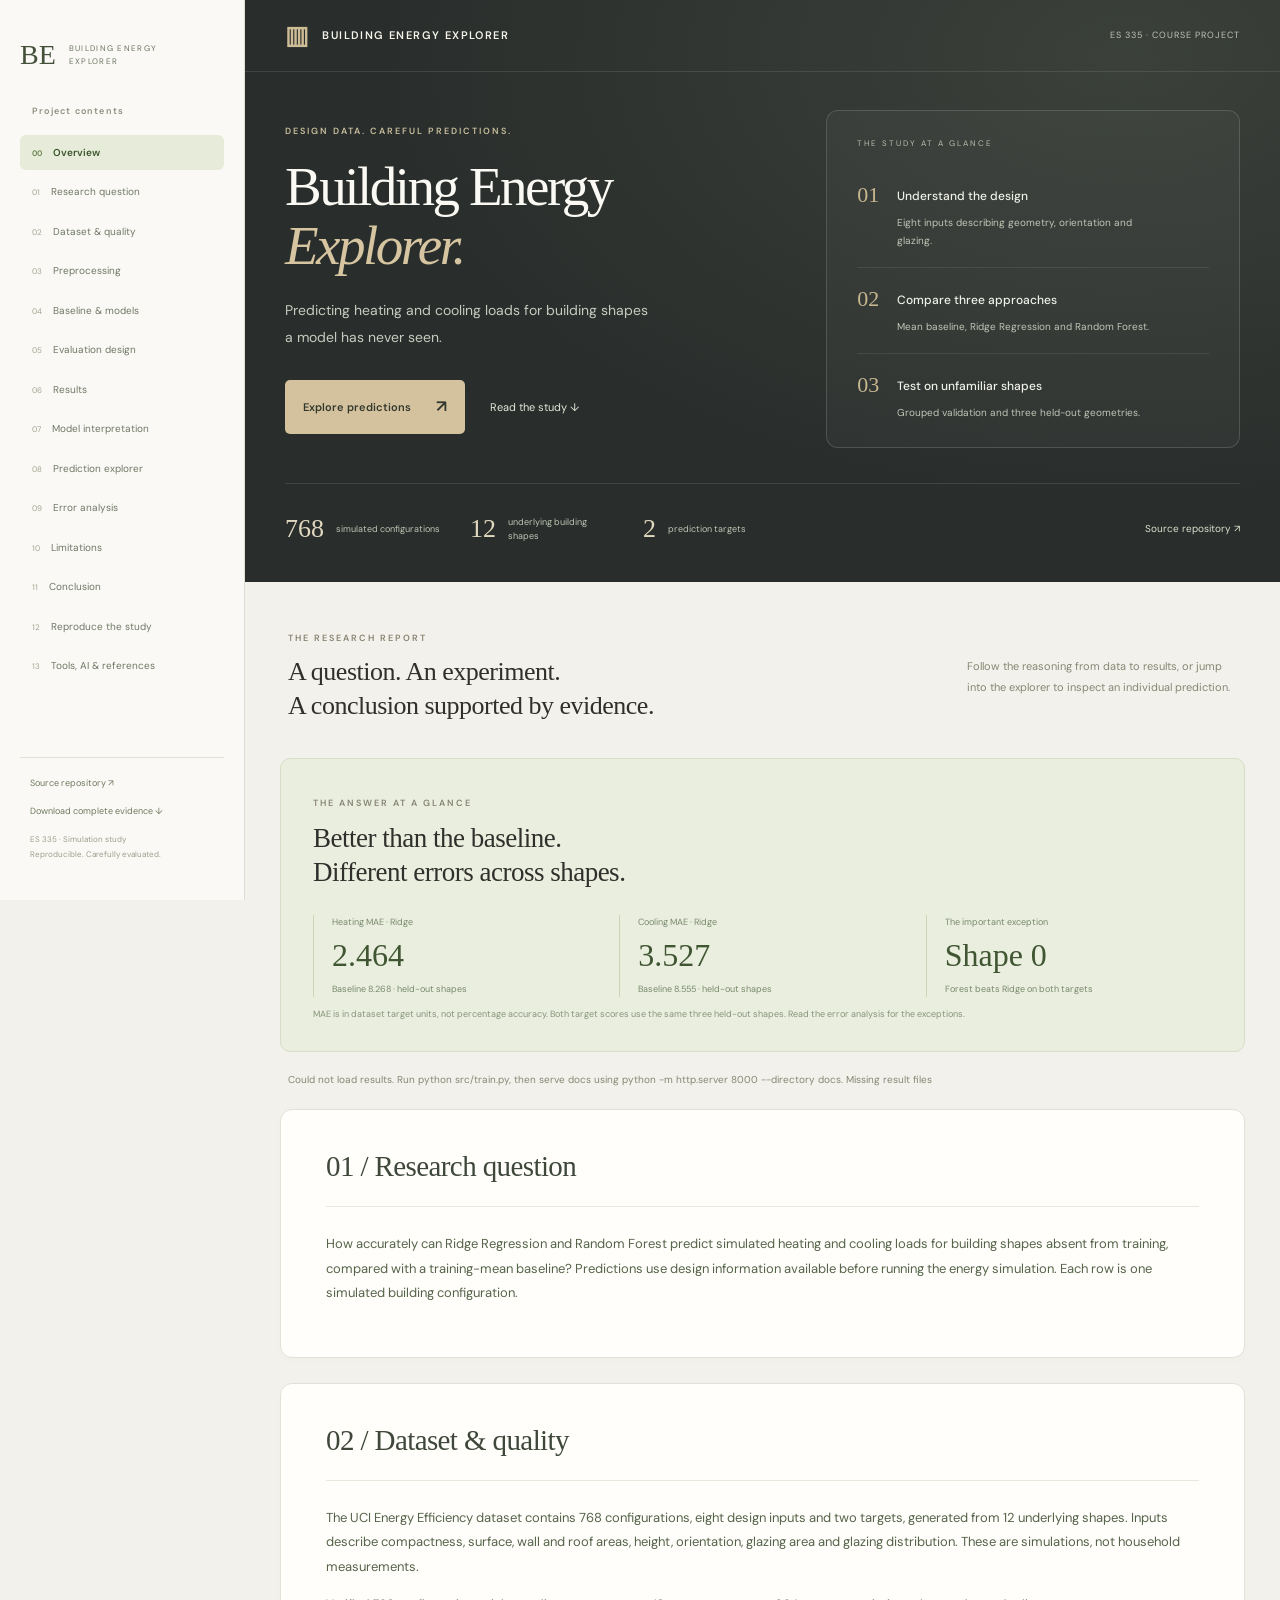
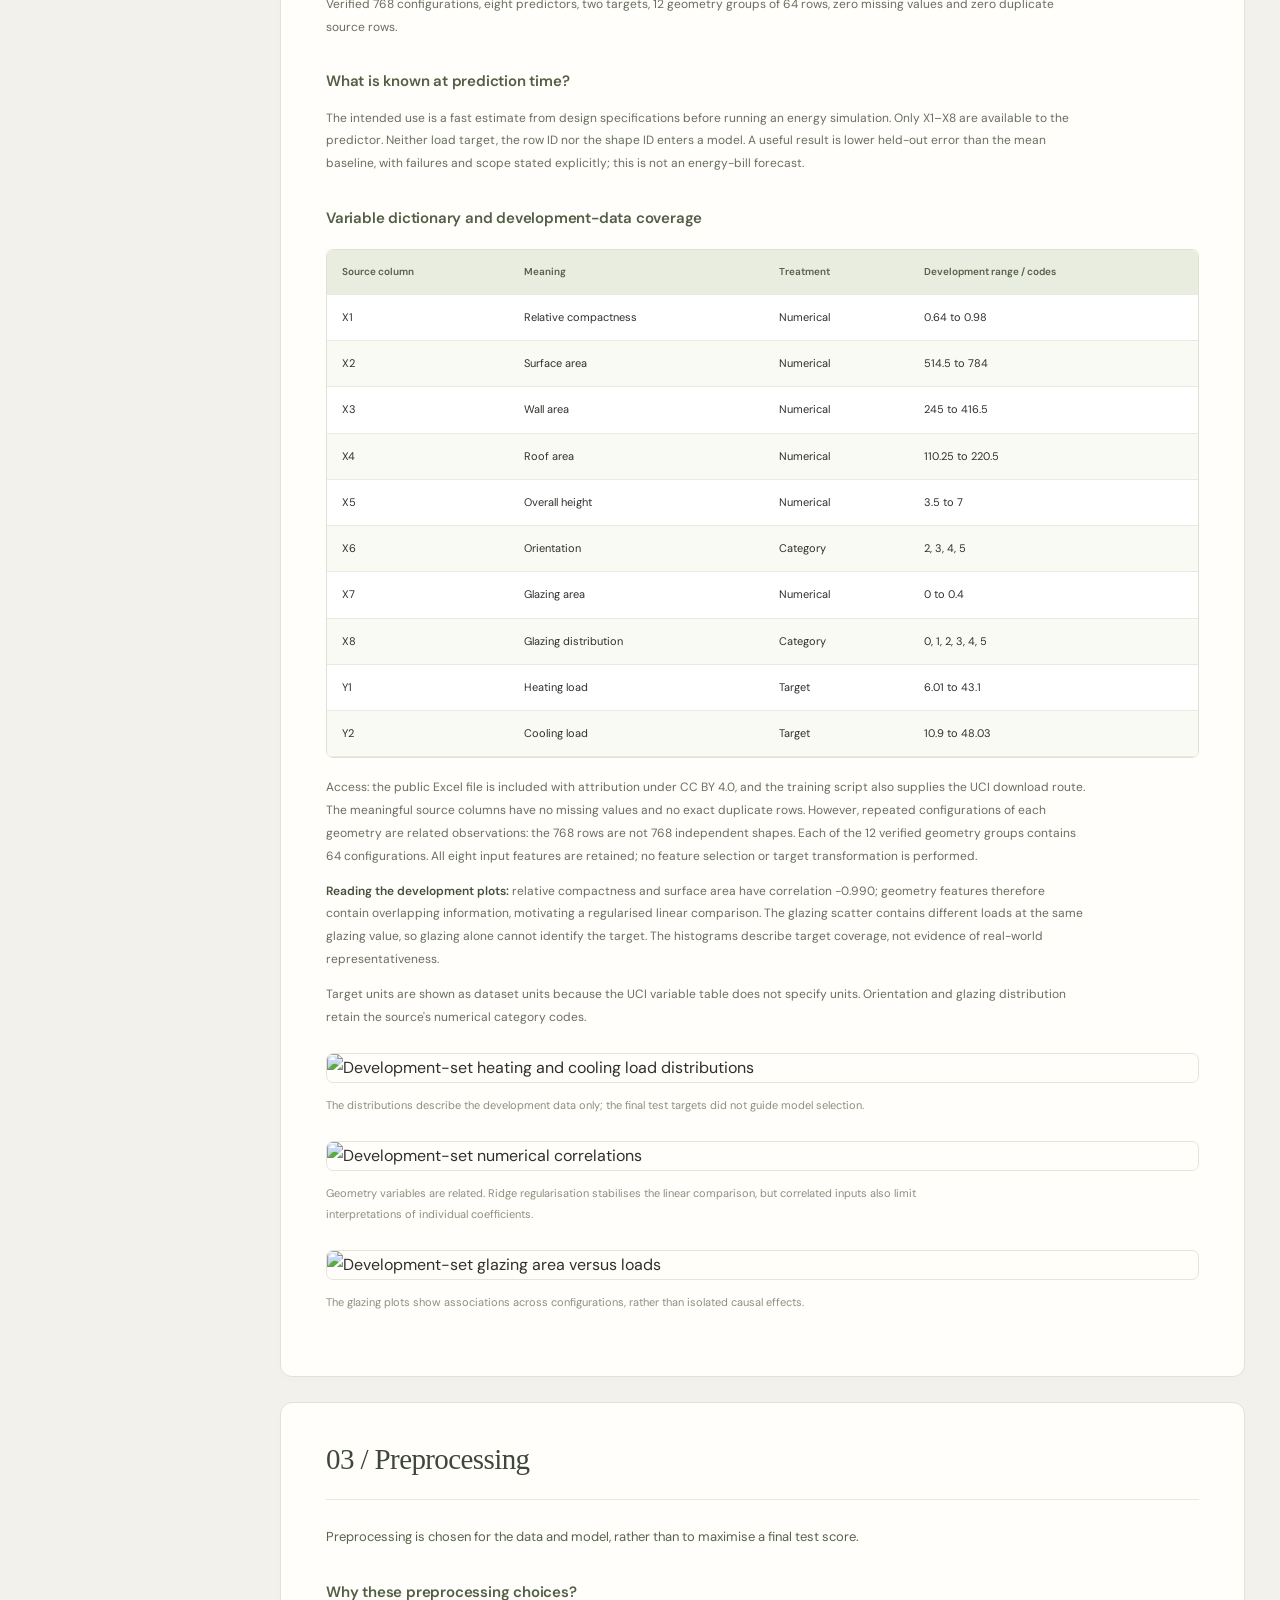
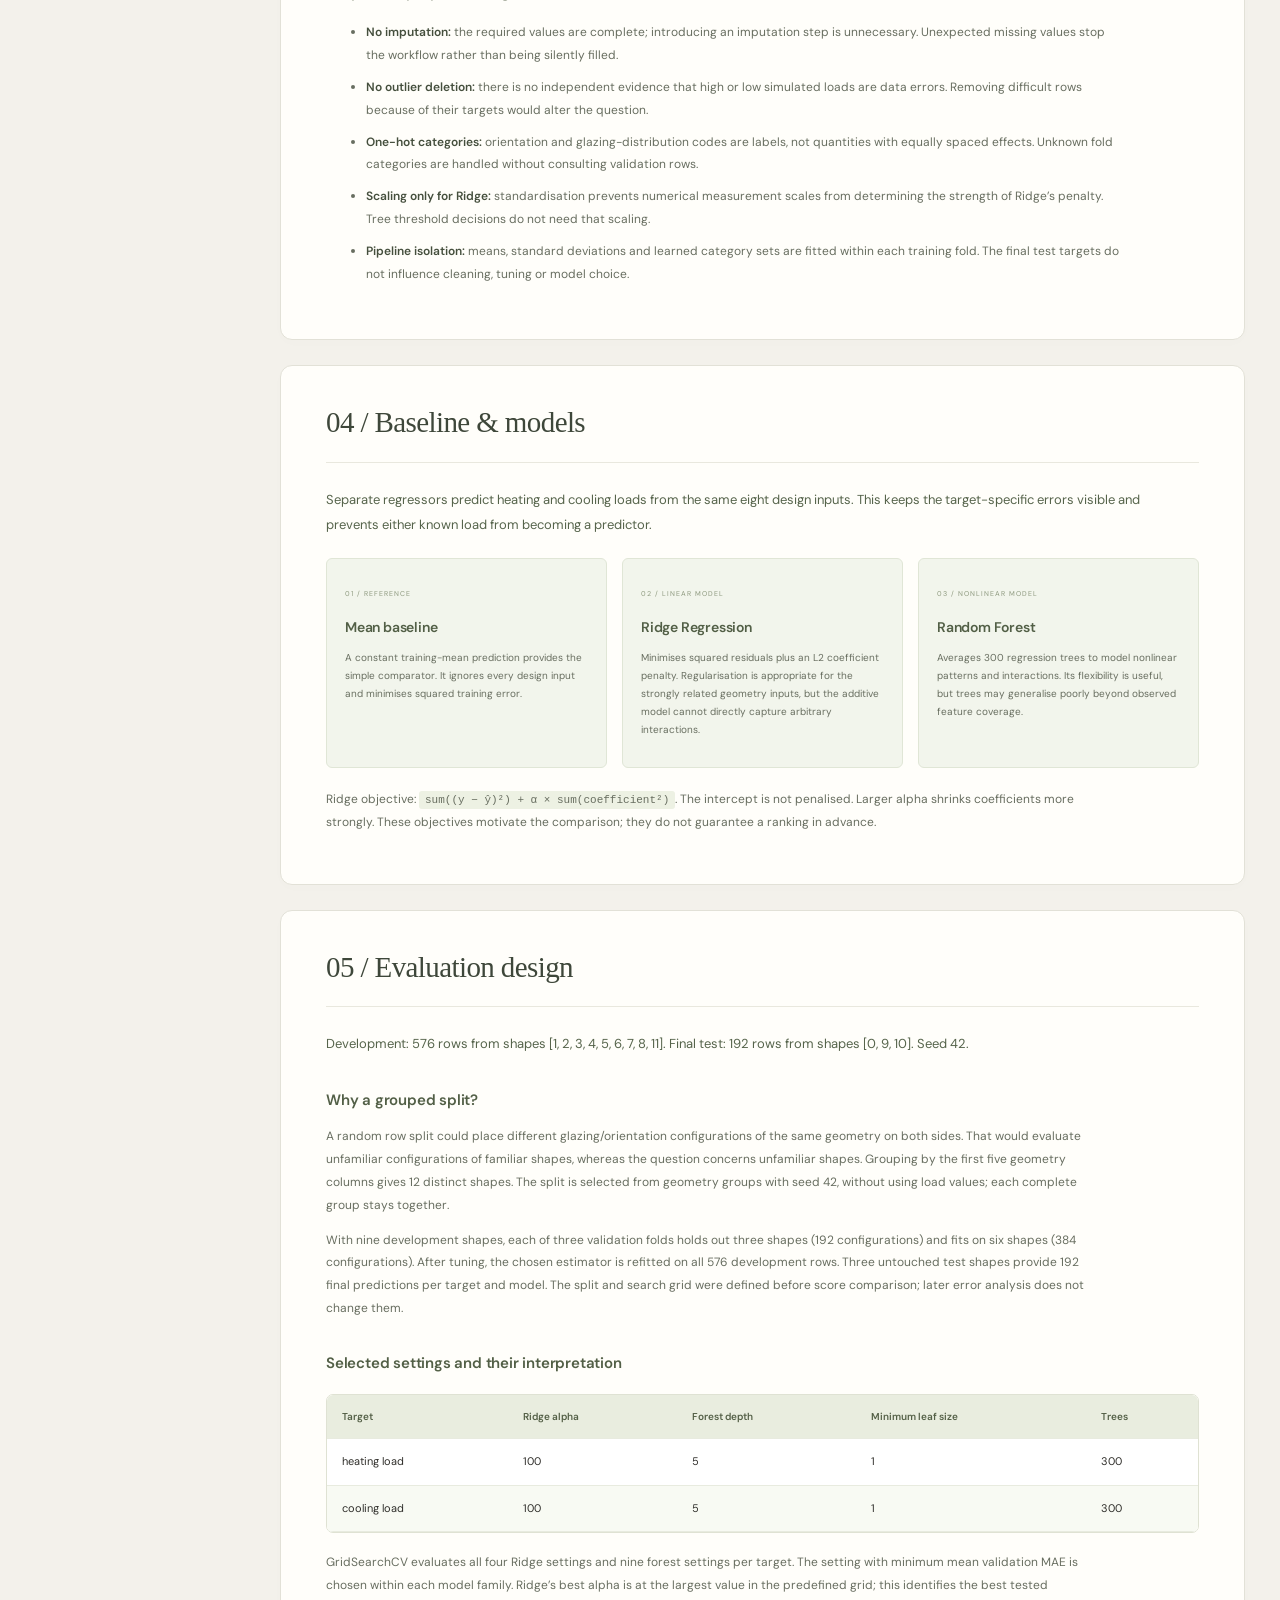
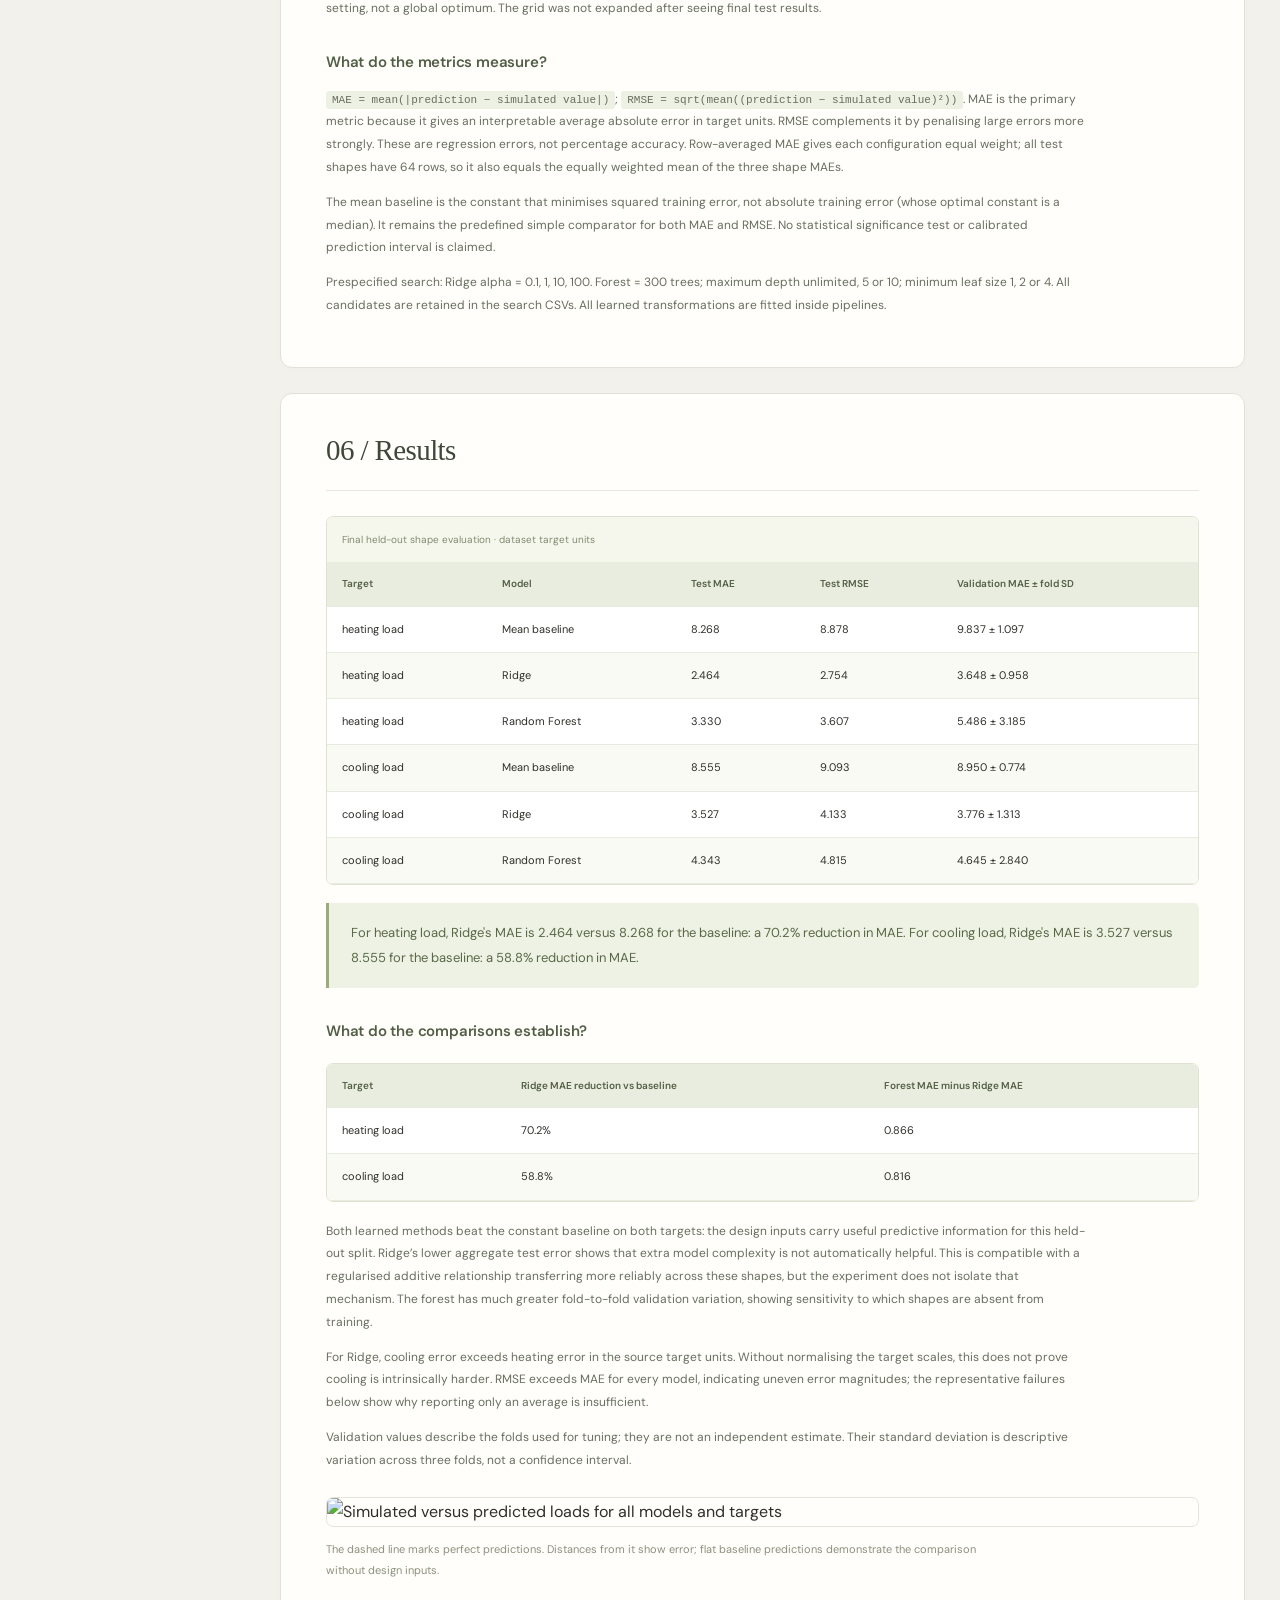
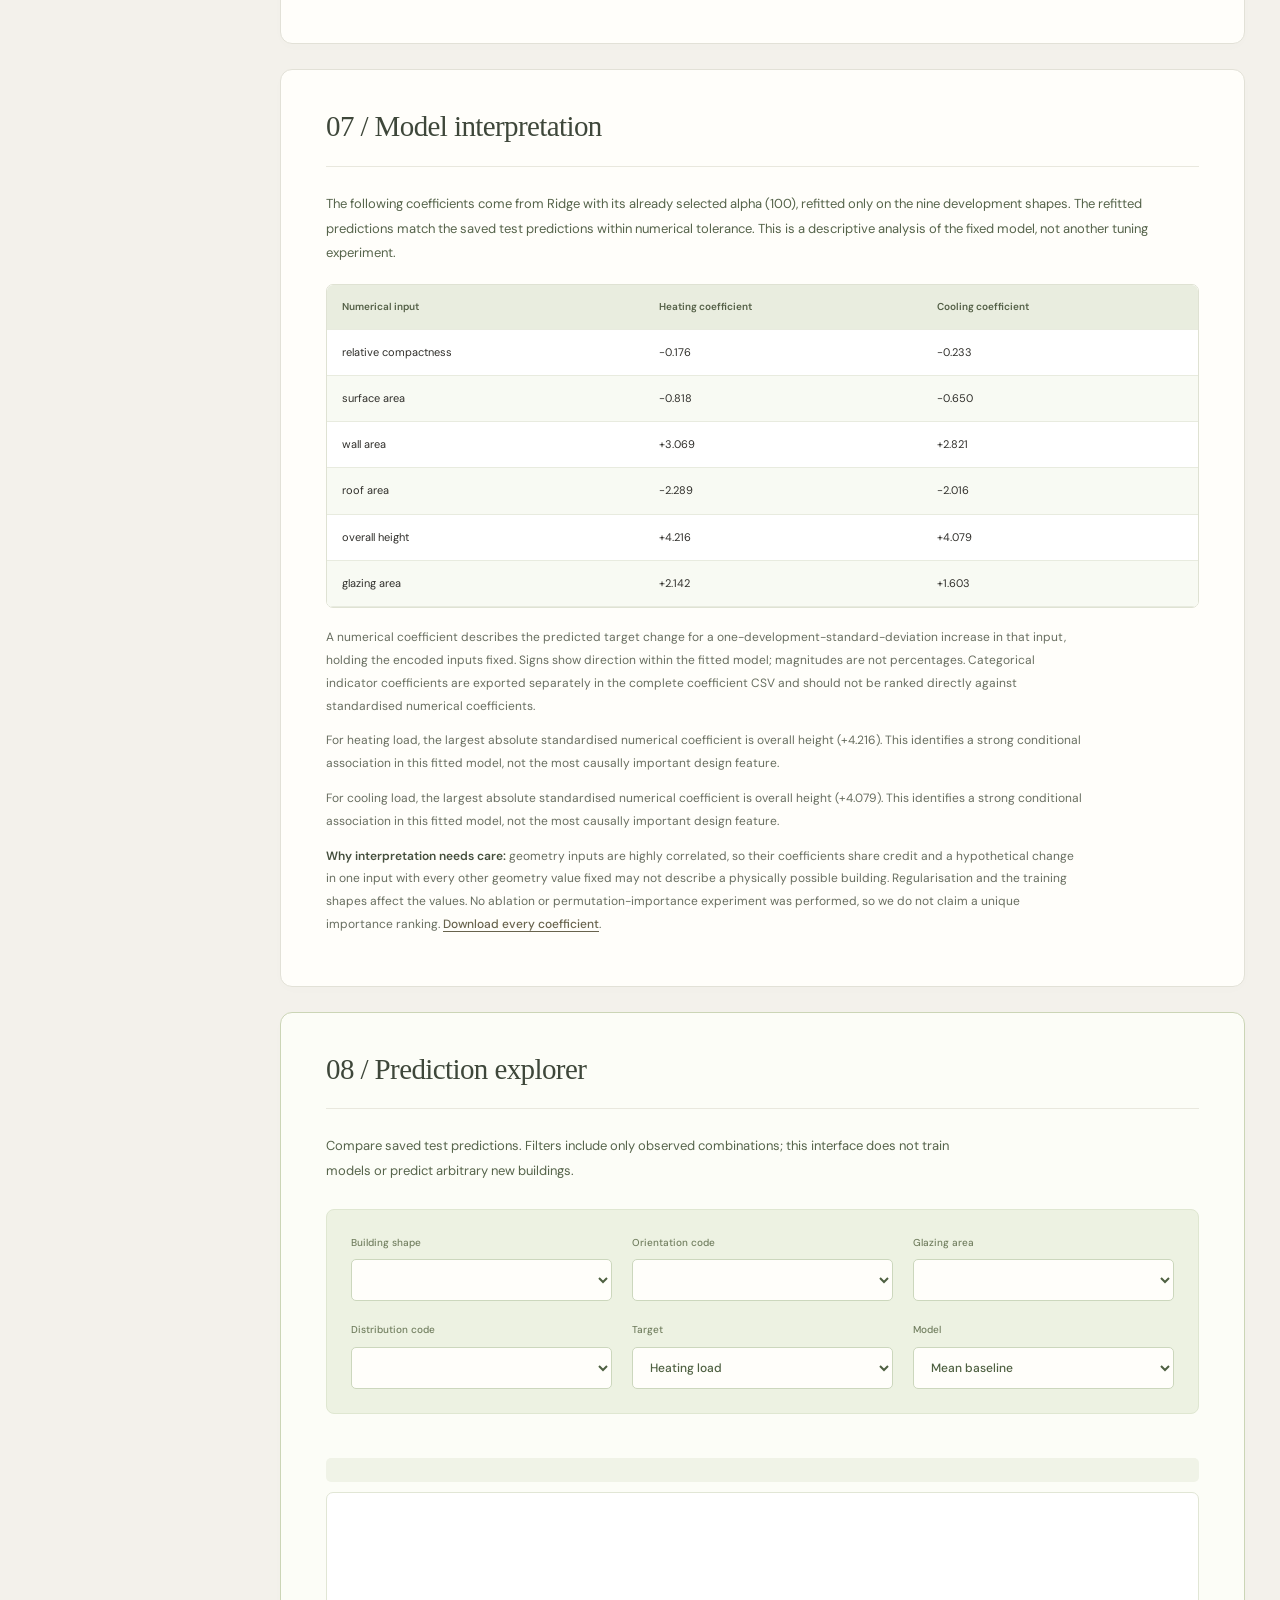
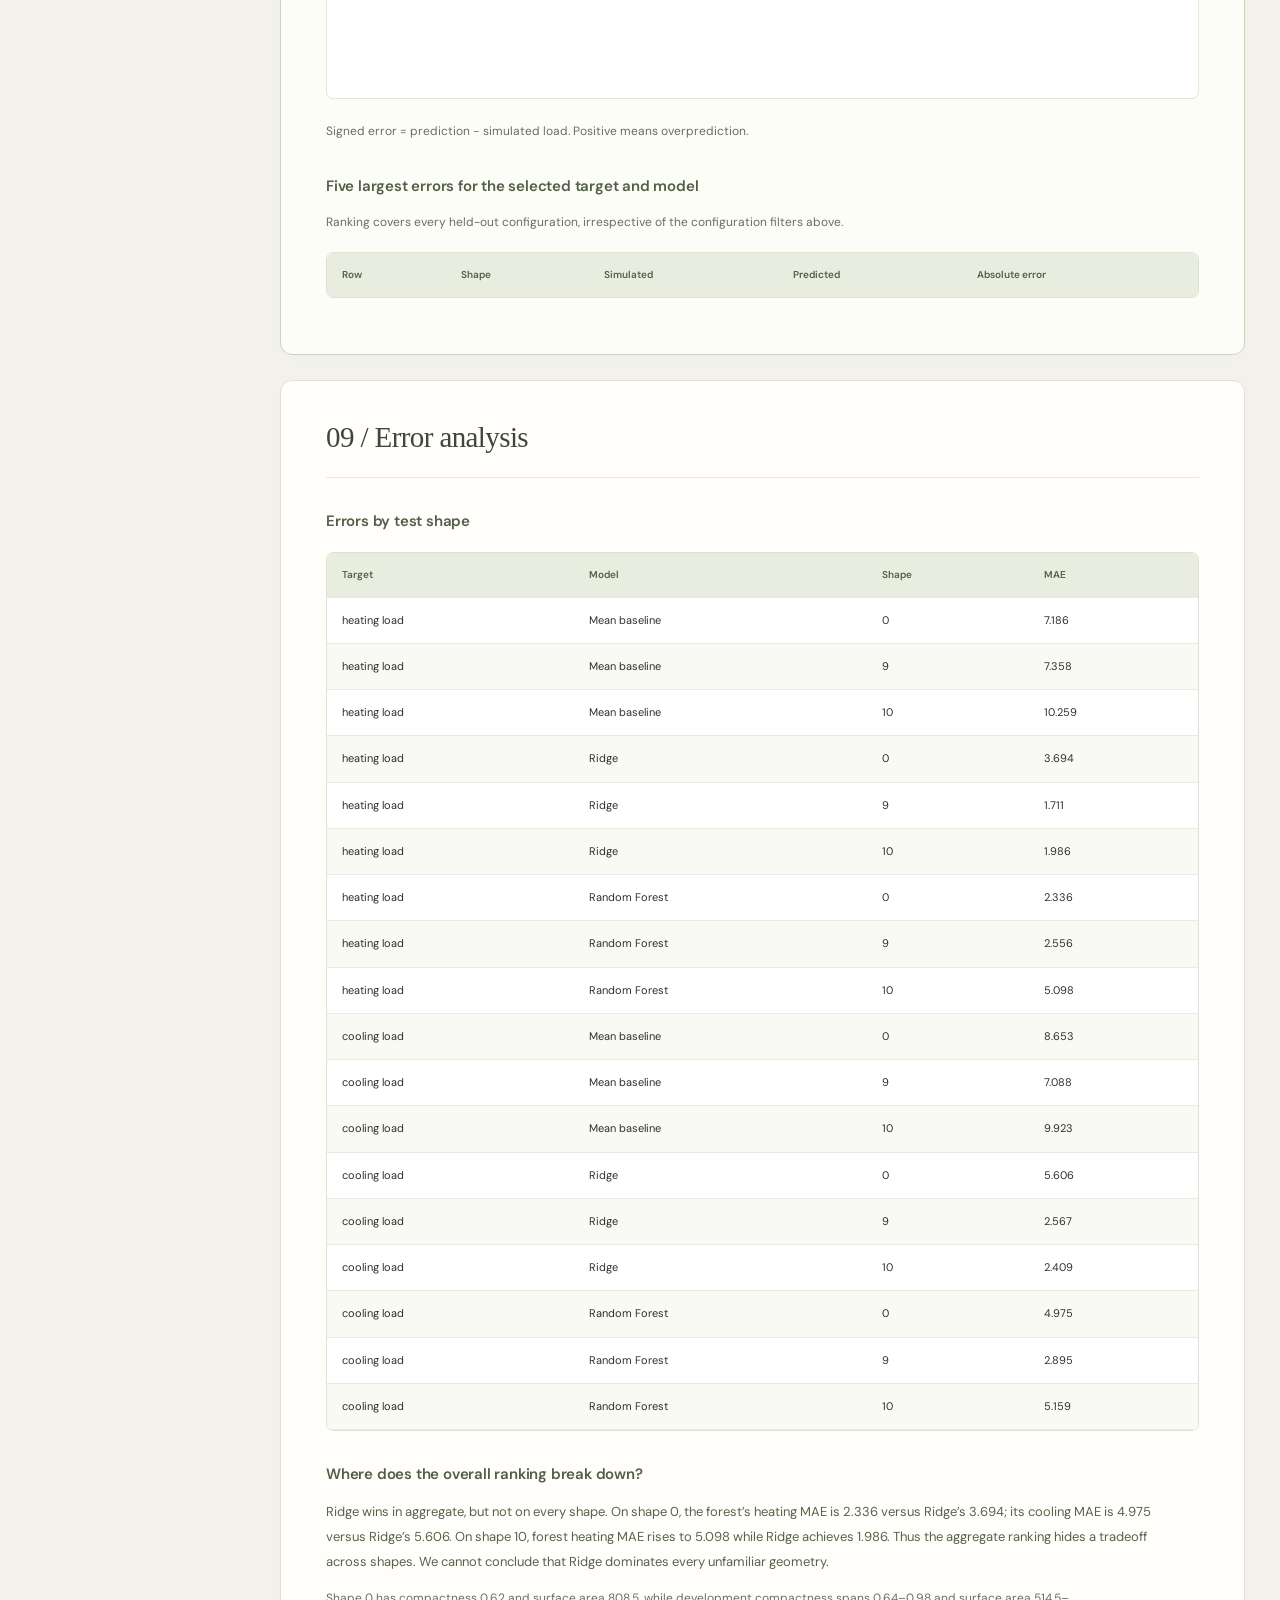
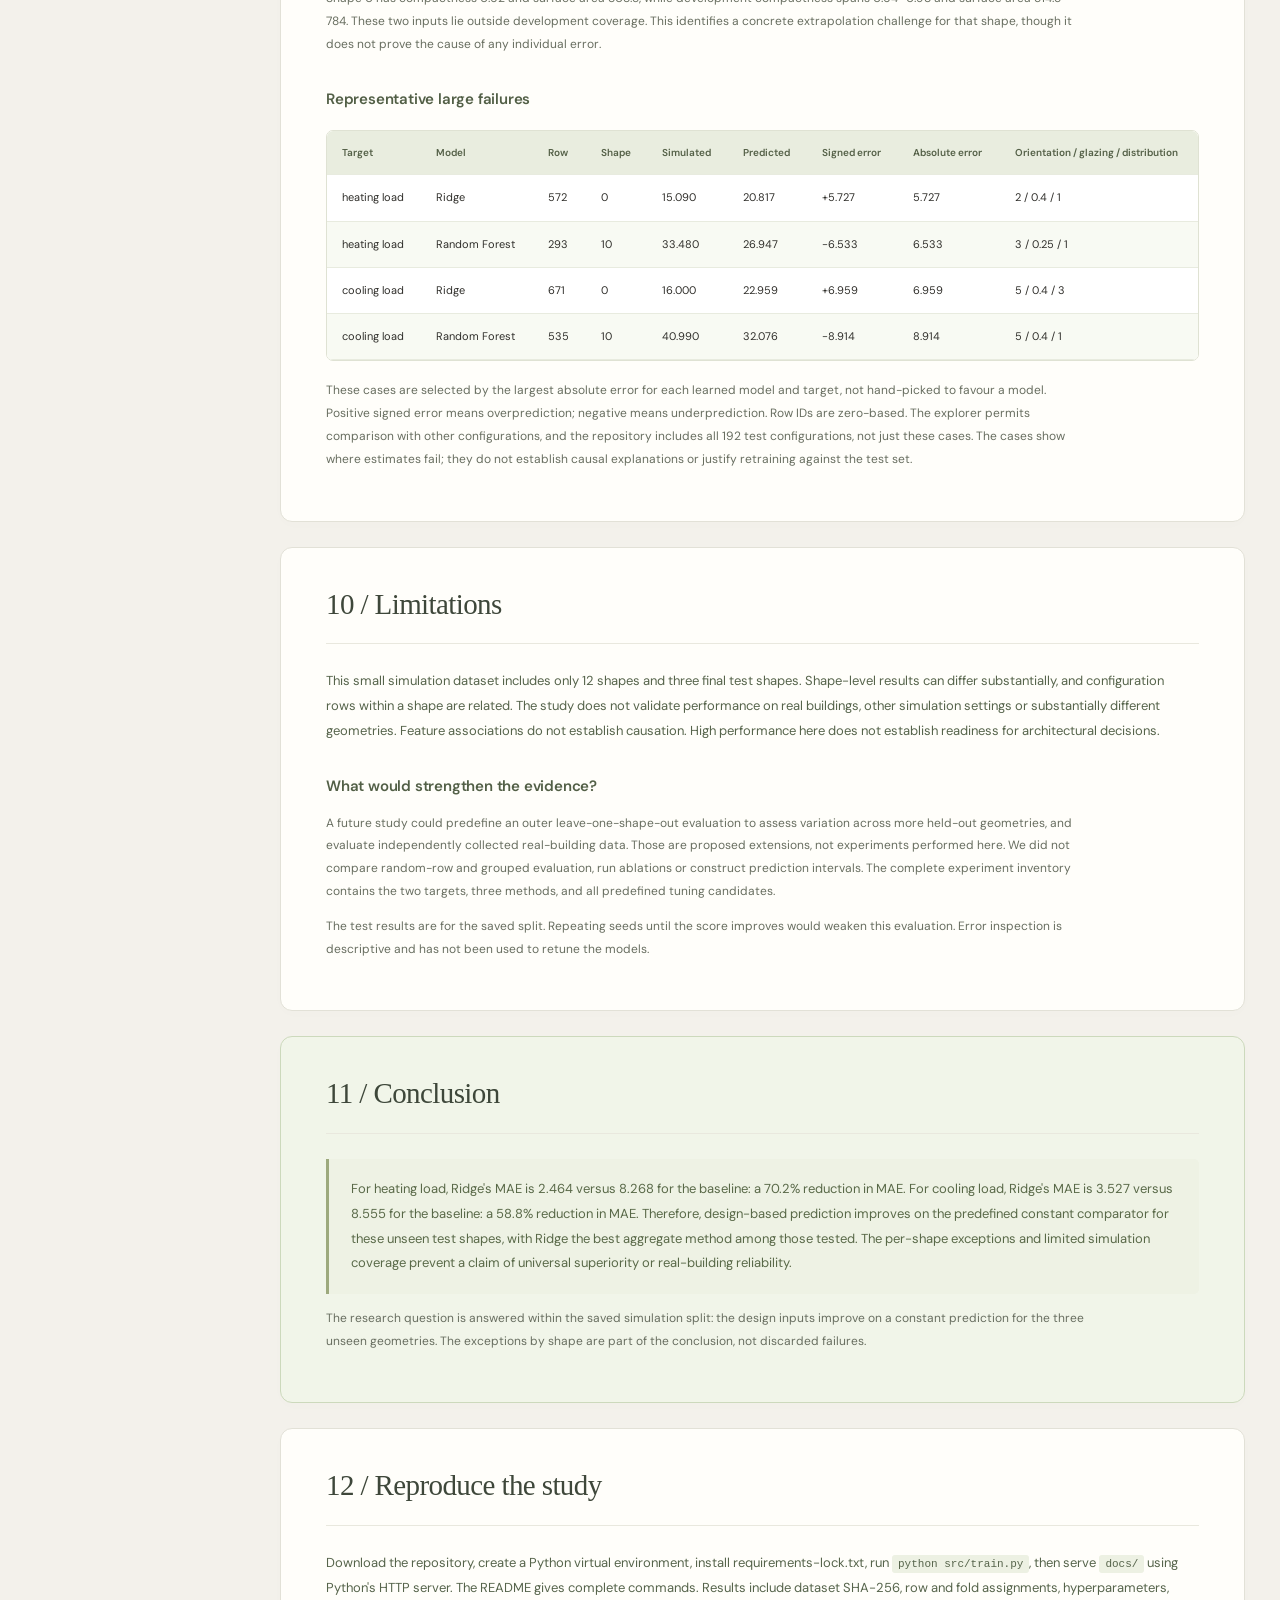
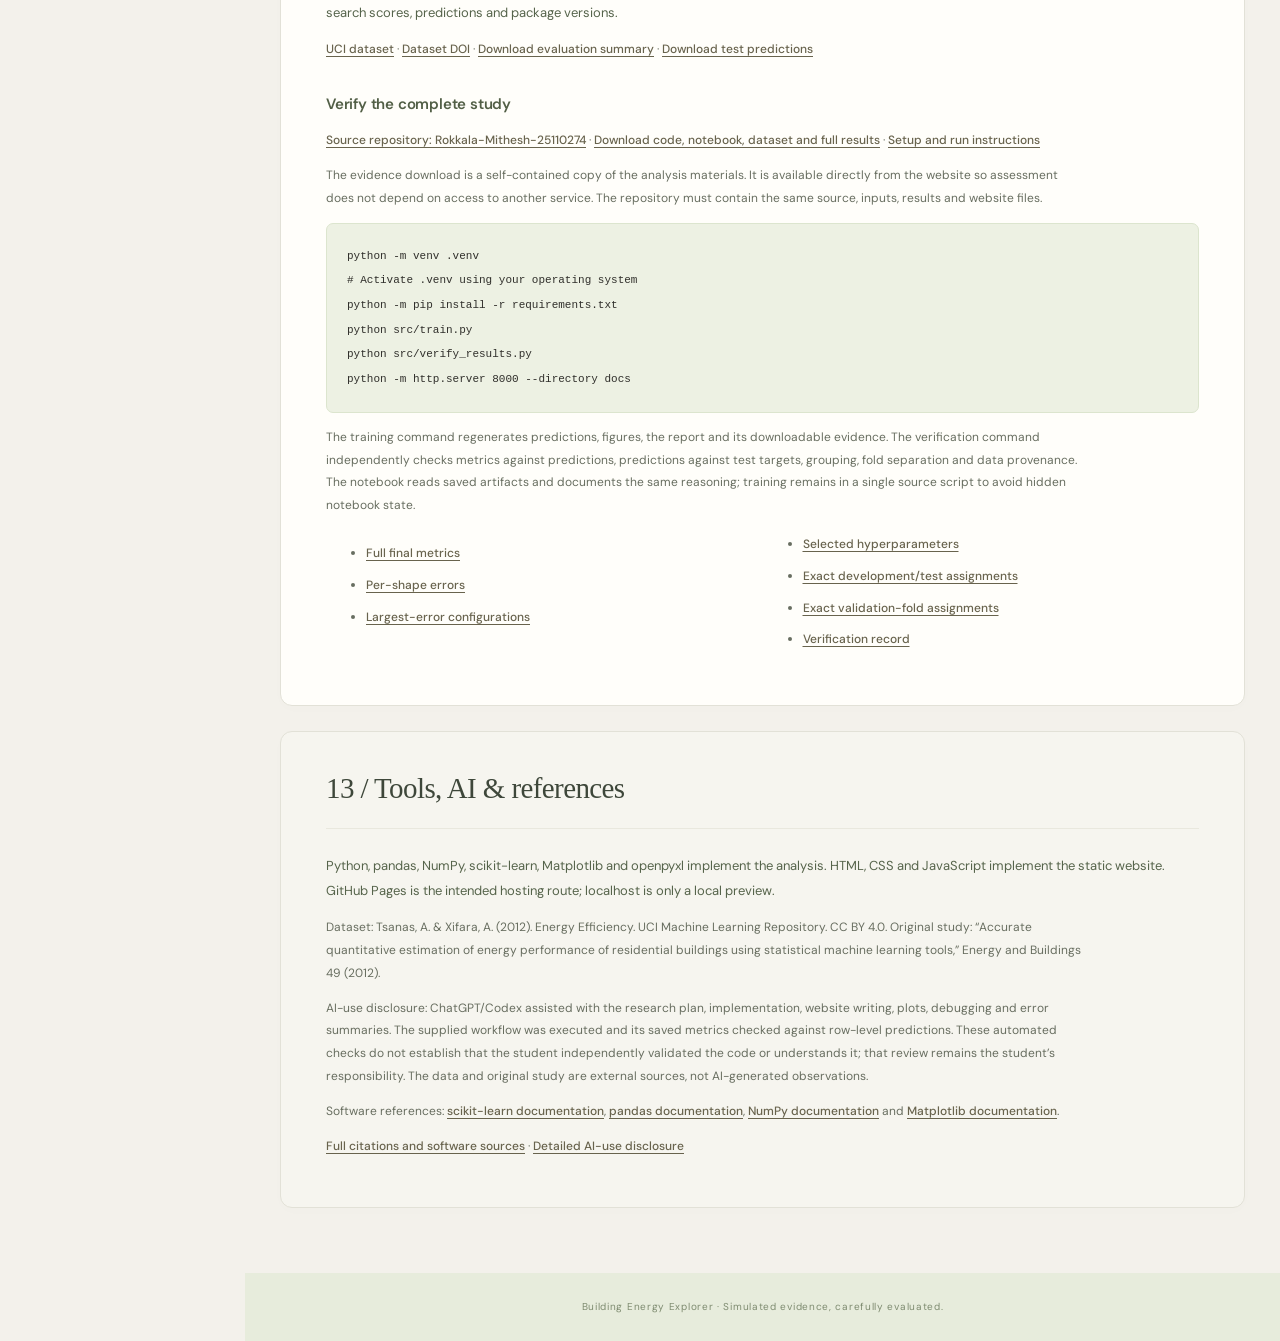
==== docs/index.html @ d1c03aa5 "Add energy explorer docs files" ====
<!doctype html>
<html lang="en"><head><meta charset="utf-8"><meta name="viewport" content="width=device-width,initial-scale=1"><title>Building Energy Explorer</title><link rel="stylesheet" href="style.css"><script src="app.js" defer></script><script src="navigation.js" defer></script></head>
<body><a class="skip-link" href="#question">Skip to the report</a><aside class="project-sidebar"><a class="sidebar-brand" href="#home">BE<span>BUILDING ENERGY<br>EXPLORER</span></a><details id="sidebar-menu" open><summary>Project contents <span>⌄</span></summary><nav aria-label="Project sections"><a href="#home" class="sidebar-link"><span>00</span>Overview</a><a href="#question" class="sidebar-link"><span>01</span>Research question</a><a href="#data" class="sidebar-link"><span>02</span>Dataset & quality</a><a href="#preprocessing" class="sidebar-link"><span>03</span>Preprocessing</a><a href="#methods" class="sidebar-link"><span>04</span>Baseline & models</a><a href="#evaluation" class="sidebar-link"><span>05</span>Evaluation design</a><a href="#results" class="sidebar-link"><span>06</span>Results</a><a href="#interpretation" class="sidebar-link"><span>07</span>Model interpretation</a><a href="#explorer" class="sidebar-link"><span>08</span>Prediction explorer</a><a href="#errors" class="sidebar-link"><span>09</span>Error analysis</a><a href="#limits" class="sidebar-link"><span>10</span>Limitations</a><a href="#conclusions" class="sidebar-link"><span>11</span>Conclusion</a><a href="#reproduce" class="sidebar-link"><span>12</span>Reproduce the study</a><a href="#transparency" class="sidebar-link"><span>13</span>Tools, AI & references</a></nav></details><div class="sidebar-footer"><a href="https://github.com/rokkalababu-dotcom/Rokkala-Mithesh-25110274">Source repository ↗</a><a href="evidence/reproducibility.zip">Download complete evidence ↓</a><p>ES 335 · Simulation study<br>Reproducible. Carefully evaluated.</p></div></aside><div class="site-shell"><header id="home" class="project-header"><div class="header-top"><a class="brand" href="#home"><span class="brand-symbol">▥</span> BUILDING ENERGY EXPLORER</a><span class="course-tag">ES 335 · COURSE PROJECT</span></div><div class="header-content"><div><p class="eyebrow">DESIGN DATA. CAREFUL PREDICTIONS.</p><h1>Building Energy<br><em>Explorer.</em></h1><p class="header-description">Predicting heating and cooling loads for building shapes a model has never seen.</p><div class="header-actions"><a class="button-primary" href="#explorer">Explore predictions <span>↗</span></a><a class="button-secondary" href="#question">Read the study ↓</a></div></div><aside class="study-card" aria-label="Study overview"><p class="card-eyebrow">THE STUDY AT A GLANCE</p><div class="study-row"><span class="step-number">01</span><div><strong>Understand the design</strong><p>Eight inputs describing geometry, orientation and glazing.</p></div></div><div class="study-row"><span class="step-number">02</span><div><strong>Compare three approaches</strong><p>Mean baseline, Ridge Regression and Random Forest.</p></div></div><div class="study-row"><span class="step-number">03</span><div><strong>Test on unfamiliar shapes</strong><p>Grouped validation and three held-out geometries.</p></div></div></aside></div><div class="dataset-strip"><div><strong>768</strong><span>simulated configurations</span></div><div><strong>12</strong><span>underlying building shapes</span></div><div><strong>2</strong><span>prediction targets</span></div><a href="https://github.com/rokkalababu-dotcom/Rokkala-Mithesh-25110274">Source repository ↗</a></div></header><main><div class="report-intro"><div><p class="eyebrow">THE RESEARCH REPORT</p><h2>A question. An experiment.<br>A conclusion supported by evidence.</h2></div><p>Follow the reasoning from data to results, or jump into the explorer to inspect an individual prediction.</p></div><aside class="key-findings" aria-label="Key findings"><p class="eyebrow">THE ANSWER AT A GLANCE</p><h2>Better than the baseline.<br>Different errors across shapes.</h2><div class="finding-grid"><div><span>Heating MAE · Ridge</span><strong>2.464</strong><small>Baseline 8.268 · held-out shapes</small></div><div><span>Cooling MAE · Ridge</span><strong>3.527</strong><small>Baseline 8.555 · held-out shapes</small></div><div><span>The important exception</span><strong>Shape 0</strong><small>Forest beats Ridge on both targets</small></div></div><p>MAE is in dataset target units, not percentage accuracy. Both target scores use the same three held-out shapes. Read the error analysis for the exceptions.</p></aside><p id="status" role="status">Interactive results are loading; the full report is available below.</p>
<section id="question"><h2>01 / Research question</h2><p>How accurately can Ridge Regression and Random Forest predict simulated heating and cooling loads for building shapes absent from training, compared with a training-mean baseline? Predictions use design information available before running the energy simulation. Each row is one simulated building configuration.</p></section><section id="data"><h2>02 / Dataset & quality</h2><p>The UCI Energy Efficiency dataset contains 768 configurations, eight design inputs and two targets, generated from 12 underlying shapes. Inputs describe compactness, surface, wall and roof areas, height, orientation, glazing area and glazing distribution. These are simulations, not household measurements.</p><p id="audit">Verified 768 configurations, eight predictors, two targets, 12 geometry groups of 64 rows, zero missing values and zero duplicate source rows.</p><h3>What is known at prediction time?</h3><p>The intended use is a fast estimate from design specifications before running an energy simulation. Only X1–X8 are available to the predictor. Neither load target, the row ID nor the shape ID enters a model. A useful result is lower held-out error than the mean baseline, with failures and scope stated explicitly; this is not an energy-bill forecast.</p><h3>Variable dictionary and development-data coverage</h3><div class="scroll"><table><thead><tr><th scope="col">Source column</th><th scope="col">Meaning</th><th scope="col">Treatment</th><th scope="col">Development range / codes</th></tr></thead><tbody><tr><td>X1</td><td>Relative compactness</td><td>Numerical</td><td>0.64 to 0.98</td></tr><tr><td>X2</td><td>Surface area</td><td>Numerical</td><td>514.5 to 784</td></tr><tr><td>X3</td><td>Wall area</td><td>Numerical</td><td>245 to 416.5</td></tr><tr><td>X4</td><td>Roof area</td><td>Numerical</td><td>110.25 to 220.5</td></tr><tr><td>X5</td><td>Overall height</td><td>Numerical</td><td>3.5 to 7</td></tr><tr><td>X6</td><td>Orientation</td><td>Category</td><td>2, 3, 4, 5</td></tr><tr><td>X7</td><td>Glazing area</td><td>Numerical</td><td>0 to 0.4</td></tr><tr><td>X8</td><td>Glazing distribution</td><td>Category</td><td>0, 1, 2, 3, 4, 5</td></tr><tr><td>Y1</td><td>Heating load</td><td>Target</td><td>6.01 to 43.1</td></tr><tr><td>Y2</td><td>Cooling load</td><td>Target</td><td>10.9 to 48.03</td></tr></tbody></table></div><p>Access: the public Excel file is included with attribution under CC BY 4.0, and the training script also supplies the UCI download route. The meaningful source columns have no missing values and no exact duplicate rows. However, repeated configurations of each geometry are related observations: the 768 rows are not 768 independent shapes. Each of the 12 verified geometry groups contains 64 configurations. All eight input features are retained; no feature selection or target transformation is performed.</p><p><strong>Reading the development plots:</strong> relative compactness and surface area have correlation -0.990; geometry features therefore contain overlapping information, motivating a regularised linear comparison. The glazing scatter contains different loads at the same glazing value, so glazing alone cannot identify the target. The histograms describe target coverage, not evidence of real-world representativeness.</p><p>Target units are shown as dataset units because the UCI variable table does not specify units. Orientation and glazing distribution retain the source's numerical category codes.</p><img src="figures/distributions.png" alt="Development-set heating and cooling load distributions"><p>The distributions describe the development data only; the final test targets did not guide model selection.</p><img src="figures/correlations.png" alt="Development-set numerical correlations"><p>Geometry variables are related. Ridge regularisation stabilises the linear comparison, but correlated inputs also limit interpretations of individual coefficients.</p><img src="figures/glazing.png" alt="Development-set glazing area versus loads"><p>The glazing plots show associations across configurations, rather than isolated causal effects.</p></section>
<section id="preprocessing"><h2>03 / Preprocessing</h2><p>Preprocessing is chosen for the data and model, rather than to maximise a final test score.</p><h3>Why these preprocessing choices?</h3><ul><li><strong>No imputation:</strong> the required values are complete; introducing an imputation step is unnecessary. Unexpected missing values stop the workflow rather than being silently filled.</li><li><strong>No outlier deletion:</strong> there is no independent evidence that high or low simulated loads are data errors. Removing difficult rows because of their targets would alter the question.</li><li><strong>One-hot categories:</strong> orientation and glazing-distribution codes are labels, not quantities with equally spaced effects. Unknown fold categories are handled without consulting validation rows.</li><li><strong>Scaling only for Ridge:</strong> standardisation prevents numerical measurement scales from determining the strength of Ridge’s penalty. Tree threshold decisions do not need that scaling.</li><li><strong>Pipeline isolation:</strong> means, standard deviations and learned category sets are fitted within each training fold. The final test targets do not influence cleaning, tuning or model choice.</li></ul></section>
<section id="methods"><h2>04 / Baseline & models</h2><p>Separate regressors predict heating and cooling loads from the same eight design inputs. This keeps the target-specific errors visible and prevents either known load from becoming a predictor.</p><div class="method-grid"><article><span>01 / REFERENCE</span><h3>Mean baseline</h3><p>A constant training-mean prediction provides the simple comparator. It ignores every design input and minimises squared training error.</p></article><article><span>02 / LINEAR MODEL</span><h3>Ridge Regression</h3><p>Minimises squared residuals plus an L2 coefficient penalty. Regularisation is appropriate for the strongly related geometry inputs, but the additive model cannot directly capture arbitrary interactions.</p></article><article><span>03 / NONLINEAR MODEL</span><h3>Random Forest</h3><p>Averages 300 regression trees to model nonlinear patterns and interactions. Its flexibility is useful, but trees may generalise poorly beyond observed feature coverage.</p></article></div><p>Ridge objective: <code>sum((y − ŷ)²) + α × sum(coefficient²)</code>. The intercept is not penalised. Larger alpha shrinks coefficients more strongly. These objectives motivate the comparison; they do not guarantee a ranking in advance.</p></section>
<section id="evaluation"><h2>05 / Evaluation design</h2><p id="split">Development: 576 rows from shapes [1, 2, 3, 4, 5, 6, 7, 8, 11]. Final test: 192 rows from shapes [0, 9, 10]. Seed 42.</p><h3>Why a grouped split?</h3><p>A random row split could place different glazing/orientation configurations of the same geometry on both sides. That would evaluate unfamiliar configurations of familiar shapes, whereas the question concerns unfamiliar shapes. Grouping by the first five geometry columns gives 12 distinct shapes. The split is selected from geometry groups with seed 42, without using load values; each complete group stays together.</p><p>With nine development shapes, each of three validation folds holds out three shapes (192 configurations) and fits on six shapes (384 configurations). After tuning, the chosen estimator is refitted on all 576 development rows. Three untouched test shapes provide 192 final predictions per target and model. The split and search grid were defined before score comparison; later error analysis does not change them.</p><h3>Selected settings and their interpretation</h3><div class="scroll"><table><thead><tr><th scope="col">Target</th><th scope="col">Ridge alpha</th><th scope="col">Forest depth</th><th scope="col">Minimum leaf size</th><th scope="col">Trees</th></tr></thead><tbody><tr><td>heating load</td><td>100</td><td>5</td><td>1</td><td>300</td></tr><tr><td>cooling load</td><td>100</td><td>5</td><td>1</td><td>300</td></tr></tbody></table></div><p>GridSearchCV evaluates all four Ridge settings and nine forest settings per target. The setting with minimum mean validation MAE is chosen within each model family. Ridge’s best alpha is at the largest value in the predefined grid; this identifies the best tested setting, not a global optimum. The grid was not expanded after seeing final test results.</p><h3>What do the metrics measure?</h3><p><code>MAE = mean(|prediction − simulated value|)</code>; <code>RMSE = sqrt(mean((prediction − simulated value)²))</code>. MAE is the primary metric because it gives an interpretable average absolute error in target units. RMSE complements it by penalising large errors more strongly. These are regression errors, not percentage accuracy. Row-averaged MAE gives each configuration equal weight; all test shapes have 64 rows, so it also equals the equally weighted mean of the three shape MAEs.</p><p>The mean baseline is the constant that minimises squared training error, not absolute training error (whose optimal constant is a median). It remains the predefined simple comparator for both MAE and RMSE. No statistical significance test or calibrated prediction interval is claimed.</p><p>Prespecified search: Ridge alpha = 0.1, 1, 10, 100. Forest = 300 trees; maximum depth unlimited, 5 or 10; minimum leaf size 1, 2 or 4. All candidates are retained in the search CSVs. All learned transformations are fitted inside pipelines.</p></section>
<section id="results"><h2>06 / Results</h2><div class="scroll"><table><caption>Final held-out shape evaluation · dataset target units</caption><thead><tr><th>Target</th><th>Model</th><th>Test MAE</th><th>Test RMSE</th><th>Validation MAE ± fold SD</th></tr></thead><tbody id="metrics"><tr><td>heating load</td><td>Mean baseline</td><td>8.268</td><td>8.878</td><td>9.837 ± 1.097</td></tr><tr><td>heating load</td><td>Ridge</td><td>2.464</td><td>2.754</td><td>3.648 ± 0.958</td></tr><tr><td>heating load</td><td>Random Forest</td><td>3.330</td><td>3.607</td><td>5.486 ± 3.185</td></tr><tr><td>cooling load</td><td>Mean baseline</td><td>8.555</td><td>9.093</td><td>8.950 ± 0.774</td></tr><tr><td>cooling load</td><td>Ridge</td><td>3.527</td><td>4.133</td><td>3.776 ± 1.313</td></tr><tr><td>cooling load</td><td>Random Forest</td><td>4.343</td><td>4.815</td><td>4.645 ± 2.840</td></tr></tbody></table></div><p id="finding">For heating load, Ridge's MAE is 2.464 versus 8.268 for the baseline: a 70.2% reduction in MAE. For cooling load, Ridge's MAE is 3.527 versus 8.555 for the baseline: a 58.8% reduction in MAE.</p><h3>What do the comparisons establish?</h3><div class="scroll"><table><thead><tr><th scope="col">Target</th><th scope="col">Ridge MAE reduction vs baseline</th><th scope="col">Forest MAE minus Ridge MAE</th></tr></thead><tbody><tr><td>heating load</td><td>70.2%</td><td>0.866</td></tr><tr><td>cooling load</td><td>58.8%</td><td>0.816</td></tr></tbody></table></div><p>Both learned methods beat the constant baseline on both targets: the design inputs carry useful predictive information for this held-out split. Ridge’s lower aggregate test error shows that extra model complexity is not automatically helpful. This is compatible with a regularised additive relationship transferring more reliably across these shapes, but the experiment does not isolate that mechanism. The forest has much greater fold-to-fold validation variation, showing sensitivity to which shapes are absent from training.</p><p>For Ridge, cooling error exceeds heating error in the source target units. Without normalising the target scales, this does not prove cooling is intrinsically harder. RMSE exceeds MAE for every model, indicating uneven error magnitudes; the representative failures below show why reporting only an average is insufficient.</p><p>Validation values describe the folds used for tuning; they are not an independent estimate. Their standard deviation is descriptive variation across three folds, not a confidence interval.</p><img src="figures/predictions.png" alt="Simulated versus predicted loads for all models and targets"><p>The dashed line marks perfect predictions. Distances from it show error; flat baseline predictions demonstrate the comparison without design inputs.</p></section>
<section id="interpretation"><h2>07 / Model interpretation</h2><p>The following coefficients come from Ridge with its already selected alpha (100), refitted only on the nine development shapes. The refitted predictions match the saved test predictions within numerical tolerance. This is a descriptive analysis of the fixed model, not another tuning experiment.</p><div class="scroll"><table><thead><tr><th scope="col">Numerical input</th><th scope="col">Heating coefficient</th><th scope="col">Cooling coefficient</th></tr></thead><tbody><tr><td>relative compactness</td><td>-0.176</td><td>-0.233</td></tr><tr><td>surface area</td><td>-0.818</td><td>-0.650</td></tr><tr><td>wall area</td><td>+3.069</td><td>+2.821</td></tr><tr><td>roof area</td><td>-2.289</td><td>-2.016</td></tr><tr><td>overall height</td><td>+4.216</td><td>+4.079</td></tr><tr><td>glazing area</td><td>+2.142</td><td>+1.603</td></tr></tbody></table></div><p>A numerical coefficient describes the predicted target change for a one-development-standard-deviation increase in that input, holding the encoded inputs fixed. Signs show direction within the fitted model; magnitudes are not percentages. Categorical indicator coefficients are exported separately in the complete coefficient CSV and should not be ranked directly against standardised numerical coefficients.</p><p>For heating load, the largest absolute standardised numerical coefficient is overall height (+4.216). This identifies a strong conditional association in this fitted model, not the most causally important design feature.</p><p>For cooling load, the largest absolute standardised numerical coefficient is overall height (+4.079). This identifies a strong conditional association in this fitted model, not the most causally important design feature.</p><p><strong>Why interpretation needs care:</strong> geometry inputs are highly correlated, so their coefficients share credit and a hypothetical change in one input with every other geometry value fixed may not describe a physically possible building. Regularisation and the training shapes affect the values. No ablation or permutation-importance experiment was performed, so we do not claim a unique importance ranking. <a href="evidence/ridge_coefficients.csv">Download every coefficient</a>.</p></section><section id="explorer"><h2>08 / Prediction explorer</h2><p>Compare saved test predictions. Filters include only observed combinations; this interface does not train models or predict arbitrary new buildings.</p><div class="filters"><label>Building shape<select id="shape"></select></label><label>Orientation code<select id="orientation"></select></label><label>Glazing area<select id="glazing"></select></label><label>Distribution code<select id="distribution"></select></label><label>Target<select id="target"><option value="heating_load">Heating load</option><option value="cooling_load">Cooling load</option></select></label><label>Model<select id="model"><option value="baseline">Mean baseline</option><option value="ridge">Ridge</option><option value="forest">Random Forest</option></select></label></div><div id="cards" class="cards" aria-live="polite"></div><p id="configuration"></p><svg id="bars" viewBox="0 0 680 160" role="img" aria-label="Comparison of simulated and predicted load"></svg><p>Signed error = prediction − simulated load. Positive means overprediction.</p><h3>Five largest errors for the selected target and model</h3><p>Ranking covers every held-out configuration, irrespective of the configuration filters above.</p><div class="scroll"><table><thead><tr><th>Row</th><th>Shape</th><th>Simulated</th><th>Predicted</th><th>Absolute error</th></tr></thead><tbody id="worst"></tbody></table></div><p id="error-note"></p></section>
<section id="errors"><h2>09 / Error analysis</h2><h3>Errors by test shape</h3><div class="scroll"><table><thead><tr><th>Target</th><th>Model</th><th>Shape</th><th>MAE</th></tr></thead><tbody id="shape-errors"><tr><td>heating load</td><td>Mean baseline</td><td>0</td><td>7.186</td></tr><tr><td>heating load</td><td>Mean baseline</td><td>9</td><td>7.358</td></tr><tr><td>heating load</td><td>Mean baseline</td><td>10</td><td>10.259</td></tr><tr><td>heating load</td><td>Ridge</td><td>0</td><td>3.694</td></tr><tr><td>heating load</td><td>Ridge</td><td>9</td><td>1.711</td></tr><tr><td>heating load</td><td>Ridge</td><td>10</td><td>1.986</td></tr><tr><td>heating load</td><td>Random Forest</td><td>0</td><td>2.336</td></tr><tr><td>heating load</td><td>Random Forest</td><td>9</td><td>2.556</td></tr><tr><td>heating load</td><td>Random Forest</td><td>10</td><td>5.098</td></tr><tr><td>cooling load</td><td>Mean baseline</td><td>0</td><td>8.653</td></tr><tr><td>cooling load</td><td>Mean baseline</td><td>9</td><td>7.088</td></tr><tr><td>cooling load</td><td>Mean baseline</td><td>10</td><td>9.923</td></tr><tr><td>cooling load</td><td>Ridge</td><td>0</td><td>5.606</td></tr><tr><td>cooling load</td><td>Ridge</td><td>9</td><td>2.567</td></tr><tr><td>cooling load</td><td>Ridge</td><td>10</td><td>2.409</td></tr><tr><td>cooling load</td><td>Random Forest</td><td>0</td><td>4.975</td></tr><tr><td>cooling load</td><td>Random Forest</td><td>9</td><td>2.895</td></tr><tr><td>cooling load</td><td>Random Forest</td><td>10</td><td>5.159</td></tr></tbody></table></div><h3>Where does the overall ranking break down?</h3><p>Ridge wins in aggregate, but not on every shape. On shape 0, the forest’s heating MAE is 2.336 versus Ridge’s 3.694; its cooling MAE is 4.975 versus Ridge’s 5.606. On shape 10, forest heating MAE rises to 5.098 while Ridge achieves 1.986. Thus the aggregate ranking hides a tradeoff across shapes. We cannot conclude that Ridge dominates every unfamiliar geometry.</p><p>Shape 0 has compactness 0.62 and surface area 808.5, while development compactness spans 0.64–0.98 and surface area 514.5–784. These two inputs lie outside development coverage. This identifies a concrete extrapolation challenge for that shape, though it does not prove the cause of any individual error.</p><h3>Representative large failures</h3><div class="scroll"><table><thead><tr><th scope="col">Target</th><th scope="col">Model</th><th scope="col">Row</th><th scope="col">Shape</th><th scope="col">Simulated</th><th scope="col">Predicted</th><th scope="col">Signed error</th><th scope="col">Absolute error</th><th scope="col">Orientation / glazing / distribution</th></tr></thead><tbody><tr><td>heating load</td><td>Ridge</td><td>572</td><td>0</td><td>15.090</td><td>20.817</td><td>+5.727</td><td>5.727</td><td>2 / 0.4 / 1</td></tr><tr><td>heating load</td><td>Random Forest</td><td>293</td><td>10</td><td>33.480</td><td>26.947</td><td>-6.533</td><td>6.533</td><td>3 / 0.25 / 1</td></tr><tr><td>cooling load</td><td>Ridge</td><td>671</td><td>0</td><td>16.000</td><td>22.959</td><td>+6.959</td><td>6.959</td><td>5 / 0.4 / 3</td></tr><tr><td>cooling load</td><td>Random Forest</td><td>535</td><td>10</td><td>40.990</td><td>32.076</td><td>-8.914</td><td>8.914</td><td>5 / 0.4 / 1</td></tr></tbody></table></div><p>These cases are selected by the largest absolute error for each learned model and target, not hand-picked to favour a model. Positive signed error means overprediction; negative means underprediction. Row IDs are zero-based. The explorer permits comparison with other configurations, and the repository includes all 192 test configurations, not just these cases. The cases show where estimates fail; they do not establish causal explanations or justify retraining against the test set.</p></section><section id="limits"><h2>10 / Limitations</h2><p>This small simulation dataset includes only 12 shapes and three final test shapes. Shape-level results can differ substantially, and configuration rows within a shape are related. The study does not validate performance on real buildings, other simulation settings or substantially different geometries. Feature associations do not establish causation. High performance here does not establish readiness for architectural decisions.</p><h3>What would strengthen the evidence?</h3><p>A future study could predefine an outer leave-one-shape-out evaluation to assess variation across more held-out geometries, and evaluate independently collected real-building data. Those are proposed extensions, not experiments performed here. We did not compare random-row and grouped evaluation, run ablations or construct prediction intervals. The complete experiment inventory contains the two targets, three methods, and all predefined tuning candidates.</p><p>The test results are for the saved split. Repeating seeds until the score improves would weaken this evaluation. Error inspection is descriptive and has not been used to retune the models.</p></section>
<section id="conclusions"><h2>11 / Conclusion</h2><p id="conclusion">For heating load, Ridge's MAE is 2.464 versus 8.268 for the baseline: a 70.2% reduction in MAE. For cooling load, Ridge's MAE is 3.527 versus 8.555 for the baseline: a 58.8% reduction in MAE. Therefore, design-based prediction improves on the predefined constant comparator for these unseen test shapes, with Ridge the best aggregate method among those tested. The per-shape exceptions and limited simulation coverage prevent a claim of universal superiority or real-building reliability.</p><p>The research question is answered within the saved simulation split: the design inputs improve on a constant prediction for the three unseen geometries. The exceptions by shape are part of the conclusion, not discarded failures.</p></section><section id="reproduce"><h2>12 / Reproduce the study</h2><p>Download the repository, create a Python virtual environment, install requirements-lock.txt, run <code>python src/train.py</code>, then serve <code>docs/</code> using Python's HTTP server. The README gives complete commands. Results include dataset SHA-256, row and fold assignments, hyperparameters, search scores, predictions and package versions.</p><p><a href="https://archive.ics.uci.edu/dataset/242/energy+efficiency">UCI dataset</a> · <a href="https://doi.org/10.24432/C51307">Dataset DOI</a> · <a href="data/summary.json">Download evaluation summary</a> · <a href="data/predictions.json">Download test predictions</a></p><h3>Verify the complete study</h3><p><a href="https://github.com/rokkalababu-dotcom/Rokkala-Mithesh-25110274">Source repository: Rokkala-Mithesh-25110274</a> · <a href="evidence/reproducibility.zip" download>Download code, notebook, dataset and full results</a> · <a href="evidence/README.md">Setup and run instructions</a></p><p>The evidence download is a self-contained copy of the analysis materials. It is available directly from the website so assessment does not depend on access to another service. The repository must contain the same source, inputs, results and website files.</p><pre><code>python -m venv .venv
# Activate .venv using your operating system
python -m pip install -r requirements.txt
python src/train.py
python src/verify_results.py
python -m http.server 8000 --directory docs</code></pre><p>The training command regenerates predictions, figures, the report and its downloadable evidence. The verification command independently checks metrics against predictions, predictions against test targets, grouping, fold separation and data provenance. The notebook reads saved artifacts and documents the same reasoning; training remains in a single source script to avoid hidden notebook state.</p><ul><li><a href="evidence/test_metrics.csv">Full final metrics</a></li><li><a href="evidence/per_shape_metrics.csv">Per-shape errors</a></li><li><a href="evidence/largest_errors.csv">Largest-error configurations</a></li><li><a href="evidence/best_parameters.json">Selected hyperparameters</a></li><li><a href="evidence/split_assignments.csv">Exact development/test assignments</a></li><li><a href="evidence/cv_assignments.csv">Exact validation-fold assignments</a></li><li><a href="evidence/verification.json">Verification record</a></li></ul></section><section id="transparency"><h2>13 / Tools, AI & references</h2><p>Python, pandas, NumPy, scikit-learn, Matplotlib and openpyxl implement the analysis. HTML, CSS and JavaScript implement the static website. GitHub Pages is the intended hosting route; localhost is only a local preview.</p><p>Dataset: Tsanas, A. & Xifara, A. (2012). Energy Efficiency. UCI Machine Learning Repository. CC BY 4.0. Original study: “Accurate quantitative estimation of energy performance of residential buildings using statistical machine learning tools,” Energy and Buildings 49 (2012).</p><p>AI-use disclosure: ChatGPT/Codex assisted with the research plan, implementation, website writing, plots, debugging and error summaries. The supplied workflow was executed and its saved metrics checked against row-level predictions. These automated checks do not establish that the student independently validated the code or understands it; that review remains the student’s responsibility. The data and original study are external sources, not AI-generated observations.</p><p>Software references: <a href="https://scikit-learn.org/stable/">scikit-learn documentation</a>, <a href="https://pandas.pydata.org/docs/">pandas documentation</a>, <a href="https://numpy.org/doc/">NumPy documentation</a> and <a href="https://matplotlib.org/stable/">Matplotlib documentation</a>.</p><p><a href="evidence/CITATIONS.md">Full citations and software sources</a> · <a href="evidence/AI_USE.md">Detailed AI-use disclosure</a></p></section></main><footer>Building Energy Explorer · Simulated evidence, carefully evaluated.</footer></div></body></html>
---- docs/style.css ----
@import url('https://fonts.googleapis.com/css2?family=DM+Sans:wght@400;500;600;700&display=swap');
:root{font-family:'DM Sans',Arial,sans-serif;line-height:1.75;color:#302f2b;background:#f3f1eb;--green:#292e2c;--gold:#c4ae84;--muted:#817d72}*{box-sizing:border-box}html{scroll-behavior:smooth}body{margin:0}a{color:#68634d;text-underline-offset:3px}button,select{font:inherit}a:focus-visible,button:focus-visible,select:focus-visible{outline:3px solid #a08b61;outline-offset:4px}.project-header{background:radial-gradient(ellipse at 85% 10%,#a0a68e26,transparent 60%),#292e2c;color:#faf9f3}.header-top{max-width:1240px;margin:auto;padding:28px 40px;display:flex;justify-content:space-between;align-items:center;border-bottom:1px solid #ffffff1a;gap:20px}.brand{display:flex;align-items:center;gap:12px;font-size:11px;font-weight:600;letter-spacing:1.4px;color:#f5f4eb;text-decoration:none}.brand-symbol{color:#cebc97;font-size:25px;line-height:1}.course-tag{font-size:9px;letter-spacing:1px;color:#bfc4b6}.header-content{max-width:1240px;padding:52px 40px 45px;margin:auto;display:grid;grid-template-columns:1.2fr 1fr;gap:90px;align-items:center}.eyebrow{font-size:9px!important;font-weight:600;letter-spacing:2px;line-height:1.6;color:#888473}.header-content .eyebrow{color:#c8bd9c;margin:0 0 20px}h1{font-family:Georgia,serif;font-size:clamp(45px,5vw,72px);line-height:1.06;letter-spacing:-2.5px;font-weight:400;margin:0 0 22px}h1 em{font-weight:400;font-style:italic;color:#d6c5a0}.header-description{font-size:14px;color:#c7cbbf;max-width:370px;line-height:1.9;margin:0}.header-actions{display:flex;align-items:center;gap:25px;margin-top:30px}.button-primary{display:flex;align-items:center;gap:25px;background:#d4c29e;color:#33382e;text-decoration:none;border-radius:5px;padding:12px 18px;font-size:11px;font-weight:600}.button-primary:hover{background:#e5d9bf}.button-primary span{font-size:17px}.button-secondary{font-size:11px;color:#e4e5d9;text-decoration:none}.study-card{background:#ffffff08;border:1px solid #ffffff25;border-radius:12px;padding:25px 30px}.card-eyebrow{font-size:8px!important;letter-spacing:2px;color:#b7bda9;margin:0 0 13px}.study-row{display:flex;align-items:start;gap:18px;padding:17px 0;border-bottom:1px solid #ffffff15}.study-row:last-child{border:0;padding-bottom:0}.step-number{font-family:Georgia,serif;font-size:22px;line-height:1.3;color:#c7b78f}.study-row strong{font-size:12px;font-weight:500;color:#f0f2e9}.study-row p{font-size:10px;line-height:1.8;color:#c0c6b6;margin:5px 0 0;max-width:260px}.dataset-strip{max-width:1160px;margin:auto;display:flex;align-items:center;gap:45px;padding:22px 0 30px;border-top:1px solid #ffffff1c}.dataset-strip>div{display:flex;align-items:center;gap:12px}.dataset-strip strong{font-family:Georgia,serif;font-size:26px;font-weight:400;color:#e0d8bf}.dataset-strip span{font-size:9px;color:#bfc6b4;max-width:105px;line-height:1.6}.dataset-strip a{margin-left:auto;font-size:10px;color:#dce0cd;text-decoration:none}.section-nav{position:sticky;top:0;z-index:10;background:#f5f3edf5;backdrop-filter:blur(12px);border-bottom:1px solid #dddcd2;box-shadow:0 4px 15px #292e2c05}.section-nav>div{max-width:1160px;display:flex;justify-content:space-between;gap:15px;margin:auto;padding:18px 0;overflow:auto}.section-nav a{display:flex;gap:8px;white-space:nowrap;font-size:9px;color:#979682;text-decoration:none}.section-nav a span{font-size:11px;font-weight:500;color:#5f6657}.section-nav a:hover span{color:#676e4e}main{max-width:1160px;margin:auto;padding:45px 0}.report-intro{display:flex;justify-content:space-between;gap:45px;align-items:center;padding:0 8px 15px}.report-intro h2{font-family:Georgia,serif;font-size:28px;font-weight:400;letter-spacing:-.5px;line-height:1.3;margin:10px 0}.report-intro>p{font-size:11px;max-width:270px;color:#858775;line-height:1.9}#status{color:#858775;font-size:10px;padding:12px 8px 20px;margin:0}main section{padding:38px 45px;margin-bottom:25px;background:#fffefa;border:1px solid #e2e1d7;border-radius:12px;scroll-margin-top:85px;box-shadow:0 3px 15px #292e2c03}main section h2{font-family:Georgia,serif;font-size:28px;line-height:1.3;font-weight:400;letter-spacing:-.6px;color:#3e473a;border-bottom:1px solid #e9e8de;padding-bottom:20px;margin:0 0 25px}h3{font-size:15px;font-weight:600;color:#525f46;letter-spacing:-.2px;margin:30px 0 12px}p,li{font-size:12px;max-width:95ch;line-height:1.9}main p,main li{color:#686e60}main strong{color:#454f3d;font-weight:600}li{margin:9px 0}main img{display:block;width:100%;height:auto;margin:25px 0 12px;border:1px solid #e4e6da;border-radius:7px}main img+p{font-size:11px;color:#8b907e;margin-bottom:25px}.scroll{overflow:auto;border:1px solid #dfe2d3;border-radius:7px;margin:18px 0}table{border-collapse:collapse;width:100%;font-size:11px;background:#fff}th,td{padding:13px 15px;text-align:left;vertical-align:top;border-bottom:1px solid #e8ebdf}th{background:#e9eddf;color:#546047;font-size:10px;font-weight:600}tbody tr:nth-child(even){background:#f8faf3}tbody tr:hover{background:#f0f3e7}caption{text-align:left;padding:14px 15px;background:#f5f7ed;color:#818a70;font-size:10px}#finding,#conclusion{padding:18px 22px;background:#eef2e4;border-left:3px solid #9da97d;border-radius:0 5px 5px 0;color:#596948;max-width:none;line-height:1.9}#explorer{border-color:#cbd5b6;background:#fcfdf7}#explorer>p:first-of-type{max-width:650px}.filters{display:grid;grid-template-columns:repeat(3,1fr);gap:20px;padding:24px;background:#edf2e2;border:1px solid #dfe7d1;border-radius:8px;margin-top:25px}label{display:flex;flex-direction:column;gap:8px;font-size:10px;font-weight:500;color:#727f60}select{padding:11px 13px;background:#fffefa;color:#4e6041;border:1px solid #ccd7bd;font-size:12px;min-width:0;border-radius:5px}.cards{display:grid;grid-template-columns:repeat(3,1fr);gap:16px;margin:22px 0}.card{background:#354332;padding:22px 25px;border-radius:8px;color:#e5ecd8}.card span{font-size:10px;color:#bfcdb0}.card strong{display:block;font-family:Georgia,serif;color:#f2f1df;font-size:37px;font-weight:400;line-height:1.6;letter-spacing:-1px}.card:last-child{background:#f0eadb;border:1px solid #ddd2b7}.card:last-child span{color:#8a7c57}.card:last-child strong{color:#75613d}#configuration{font-size:10px;padding:12px 16px;background:#f0f3e7;border-radius:5px;max-width:none}svg#bars{width:100%;background:#fff;border:1px solid #e1e6d5;border-radius:7px}code{background:#edf1e3;font-size:11px;padding:3px 6px;border-radius:3px}pre{background:#edf1e3;border:1px solid #dce5ce;border-radius:7px;padding:20px;overflow:auto;line-height:1.9}pre code{padding:0}footer{background:#e7ecdc;padding:25px 40px;text-align:center;color:#7e8b70;font-size:10px;letter-spacing:.7px}section a{font-weight:500}#reproduce ul{columns:2;column-gap:40px}#reproduce li{break-inside:avoid}
@media(max-width:1250px){.dataset-strip{margin:0 40px}.section-nav>div{padding:18px 30px}main{padding:35px 30px}.header-content{gap:50px}}
@media(max-width:850px){.header-content{gap:30px;grid-template-columns:1.1fr 1fr;padding-top:35px;padding-bottom:30px}.study-card{padding:20px}.dataset-strip{gap:20px;flex-wrap:wrap}.dataset-strip a{margin-left:0}.report-intro{gap:25px}.report-intro h2{font-size:24px}.report-intro>p{max-width:220px}.section-nav>div{justify-content:flex-start;gap:25px}main section{padding:30px}.course-tag{font-size:8px}.brand{font-size:9px}}
@media(max-width:620px){.header-top{padding:22px;align-items:start}.brand{font-size:8px;letter-spacing:1px;gap:8px}.brand-symbol{font-size:20px}.course-tag{font-size:6px;letter-spacing:.5px;max-width:75px;text-align:right}.header-content{padding:30px 24px;display:block}.header-content .eyebrow{font-size:7px!important;margin-bottom:18px}h1{font-size:50px;letter-spacing:-1.8px}.header-description{font-size:12px;max-width:300px}.header-actions{margin-top:22px;gap:20px}.button-primary{font-size:10px;padding:10px 14px}.button-secondary{font-size:10px}.study-card{margin-top:30px;padding:20px 22px}.study-row{padding:13px 0;gap:16px}.study-row p{max-width:none;font-size:10px}.dataset-strip{margin:0 24px;gap:18px;padding:20px 0 23px;display:grid;grid-template-columns:repeat(3,1fr)}.dataset-strip>div{display:block}.dataset-strip strong{font-size:25px;display:block}.dataset-strip span{font-size:7px;display:block;max-width:90px}.dataset-strip a{grid-column:1/-1;font-size:9px}.section-nav>div{padding:15px 20px;gap:23px}.section-nav a{font-size:8px;gap:6px}.section-nav a span{font-size:10px}main{padding:28px 14px}.report-intro{display:block;padding:0 10px 8px}.report-intro h2{font-size:25px}.report-intro>p{max-width:330px;font-size:10px}#status{padding:10px;font-size:9px}main section{padding:25px 20px;border-radius:9px;margin-bottom:18px;scroll-margin-top:70px}main section h2{font-size:23px;padding-bottom:17px;margin-bottom:20px}h3{font-size:14px;margin-top:25px}p,li{font-size:11px;line-height:1.9}th,td{padding:11px 12px;font-size:10px}th{font-size:9px}.filters{grid-template-columns:repeat(2,1fr);gap:15px;padding:16px}select{font-size:11px;padding:10px}.cards{gap:7px}.card{padding:12px 9px;border-radius:5px}.card span{font-size:8px}.card strong{font-size:27px;letter-spacing:-1px}#finding,#conclusion{padding:15px;font-size:11px}#reproduce ul{columns:1}footer{padding:25px;font-size:8px}}
@media(prefers-reduced-motion:reduce){html{scroll-behavior:auto}}

/* Sidebar and clear research hierarchy */
body{background:#f3f1eb}.site-shell{margin-left:245px}.project-sidebar{position:fixed;inset:0 auto 0 0;width:245px;background:#faf9f5;border-right:1px solid #dedfd3;z-index:30;overflow:auto;padding:30px 20px;display:flex;flex-direction:column;gap:25px}.sidebar-brand{text-decoration:none;display:flex;align-items:center;gap:13px;font-family:Georgia,serif;font-size:28px;color:#43513a}.sidebar-brand>span{font-family:'DM Sans',Arial,sans-serif;font-size:8px;letter-spacing:1.3px;line-height:1.6;color:#6b7561}.project-sidebar details{margin:0}.project-sidebar summary{font-size:9px;font-weight:600;color:#8a8f7d;letter-spacing:1.2px;list-style:none;margin:0 12px 15px;cursor:pointer}.project-sidebar summary>span{display:none}.project-sidebar nav{display:flex;flex-direction:column;gap:4px}.sidebar-link{display:flex;align-items:center;gap:11px;padding:9px 12px;border-radius:6px;text-decoration:none;font-size:10px;color:#6f7865;transition:background .15s,color .15s}.sidebar-link span{font-size:8px;color:#a1a58f;font-variant-numeric:tabular-nums}.sidebar-link:hover{background:#eef0e6}.sidebar-link.current{background:#e6ecd9;color:#3b522b;font-weight:600}.sidebar-link.current span{color:#6b824f}.sidebar-footer{border-top:1px solid #e1e4d5;padding:18px 10px 0;margin-top:auto}.sidebar-footer a{display:block;text-decoration:none;font-size:9px;margin-bottom:12px;color:#6f795f}.sidebar-footer p{font-size:8px;color:#9b9f8c;line-height:1.9}.header-content{padding-top:38px;padding-bottom:35px;gap:45px}h1{font-size:clamp(42px,4.3vw,65px)}.header-top{padding-top:23px;padding-bottom:23px}.dataset-strip{gap:30px}.skip-link{position:fixed;top:-100px;left:260px;z-index:100;background:white;padding:12px}.skip-link:focus{top:10px}main{max-width:1150px}.report-intro{padding-bottom:25px}.report-intro h2{font-size:26px}.key-findings{padding:28px 32px;background:#e9eedf;border:1px solid #d5dec6;border-radius:10px;margin-bottom:18px}.key-findings h2{font-family:Georgia,serif;font-size:27px;font-weight:400;line-height:1.25;letter-spacing:-.5px;margin:12px 0 25px}.finding-grid{display:grid;grid-template-columns:repeat(3,1fr);gap:20px}.finding-grid>div{border-left:1px solid #cad5b8;padding-left:18px}.finding-grid span,.finding-grid small{display:block;font-size:9px;color:#79896b}.finding-grid strong{display:block;font-family:Georgia,serif;font-size:32px;font-weight:400;line-height:1.6;color:#405632}.key-findings>p:last-child{font-size:9px;max-width:none;color:#88947a;margin-bottom:0}.method-grid{display:grid;grid-template-columns:repeat(3,1fr);gap:15px;margin:20px 0}.method-grid article{padding:18px;background:#f2f5ec;border:1px solid #e0e6d6;border-radius:6px}.method-grid article>span{font-size:7px;letter-spacing:1px;color:#8d997e}.method-grid h3{margin:10px 0;font-size:14px}.method-grid p{font-size:10px;line-height:1.8}main section{scroll-margin-top:25px}main section h2{font-size:29px}main section>p:first-of-type{font-size:13px;color:#56644b}#conclusions{background:#f1f5e9;border-color:#ccd9bc}#transparency{background:#f6f5ef}#status{padding-top:0}.section-nav{display:none}
@media(min-width:1500px){.project-sidebar{width:265px;padding-left:25px;padding-right:25px}.site-shell{margin-left:265px}}
@media(max-width:1100px) and (min-width:1001px){.project-sidebar{width:220px;padding:25px 15px}.site-shell{margin-left:220px}.header-content{gap:25px}.study-card{padding:20px}.dataset-strip{gap:18px}.dataset-strip>div{display:block}.dataset-strip strong{display:block}.dataset-strip span{font-size:8px}.report-intro{display:block}.report-intro>p{max-width:500px}}
@media(max-width:1000px){.site-shell{margin-left:0}.project-sidebar{position:sticky;top:0;width:100%;height:auto;display:block;padding:12px 24px;overflow:visible;background:#faf9f5f5;backdrop-filter:blur(15px)}.sidebar-brand{font-size:22px;width:max-content}.sidebar-brand>span{font-size:6px;line-height:1.4}.project-sidebar details{position:static}.project-sidebar summary{position:absolute;right:25px;top:21px;margin:0;font-size:9px}.project-sidebar summary>span{display:inline;margin-left:10px}.project-sidebar nav{padding-top:15px;display:grid;grid-template-columns:repeat(3,1fr);gap:3px;max-height:65vh;overflow:auto}.sidebar-link{padding:9px;font-size:9px}.sidebar-footer{display:none}.skip-link{left:15px}main section{scroll-margin-top:85px}.header-content{gap:35px}.method-grid{grid-template-columns:1fr}.method-grid article{padding:20px}.method-grid p{font-size:12px}.report-intro h2{font-size:26px}}
@media(max-width:620px){.project-sidebar{padding:11px 18px}.project-sidebar summary{right:18px;top:20px;font-size:8px;letter-spacing:.5px}.project-sidebar nav{grid-template-columns:repeat(2,1fr)}.sidebar-link{font-size:9px}.key-findings{padding:22px 20px}.key-findings h2{font-size:23px}.finding-grid{grid-template-columns:1fr;gap:18px}.finding-grid>div{display:grid;grid-template-columns:1fr auto;align-items:center}.finding-grid strong{font-size:28px;grid-row:1/3;grid-column:2}.finding-grid span{font-size:10px}.finding-grid small{font-size:8px}.key-findings>p:last-child{margin-top:22px;font-size:9px}main section h2{font-size:25px}main section>p:first-of-type{font-size:12px}.method-grid p{font-size:11px}.header-content{padding-top:30px}}
@media(min-width:1001px){main{padding:40px 35px;max-width:1230px}.dataset-strip{margin:0 40px}.dataset-strip>div{flex-shrink:0}.dataset-strip a{white-space:nowrap}}
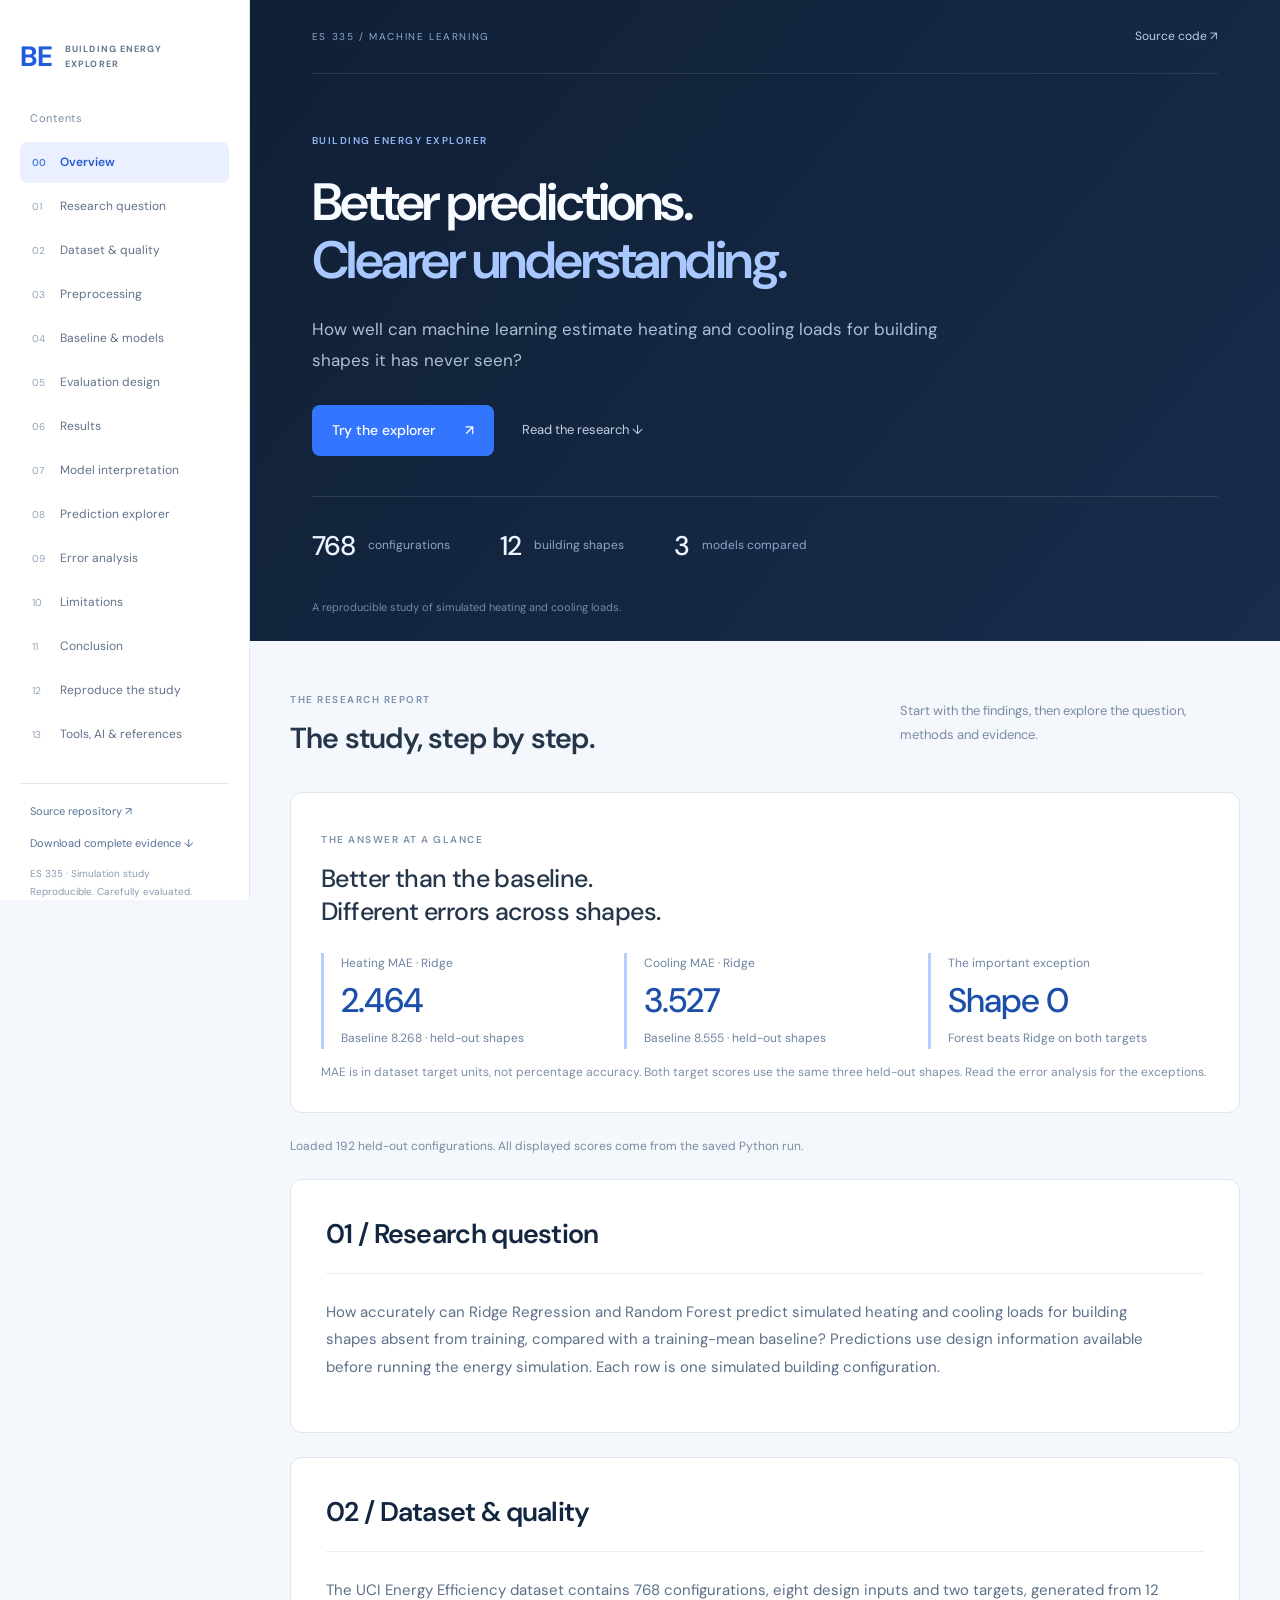
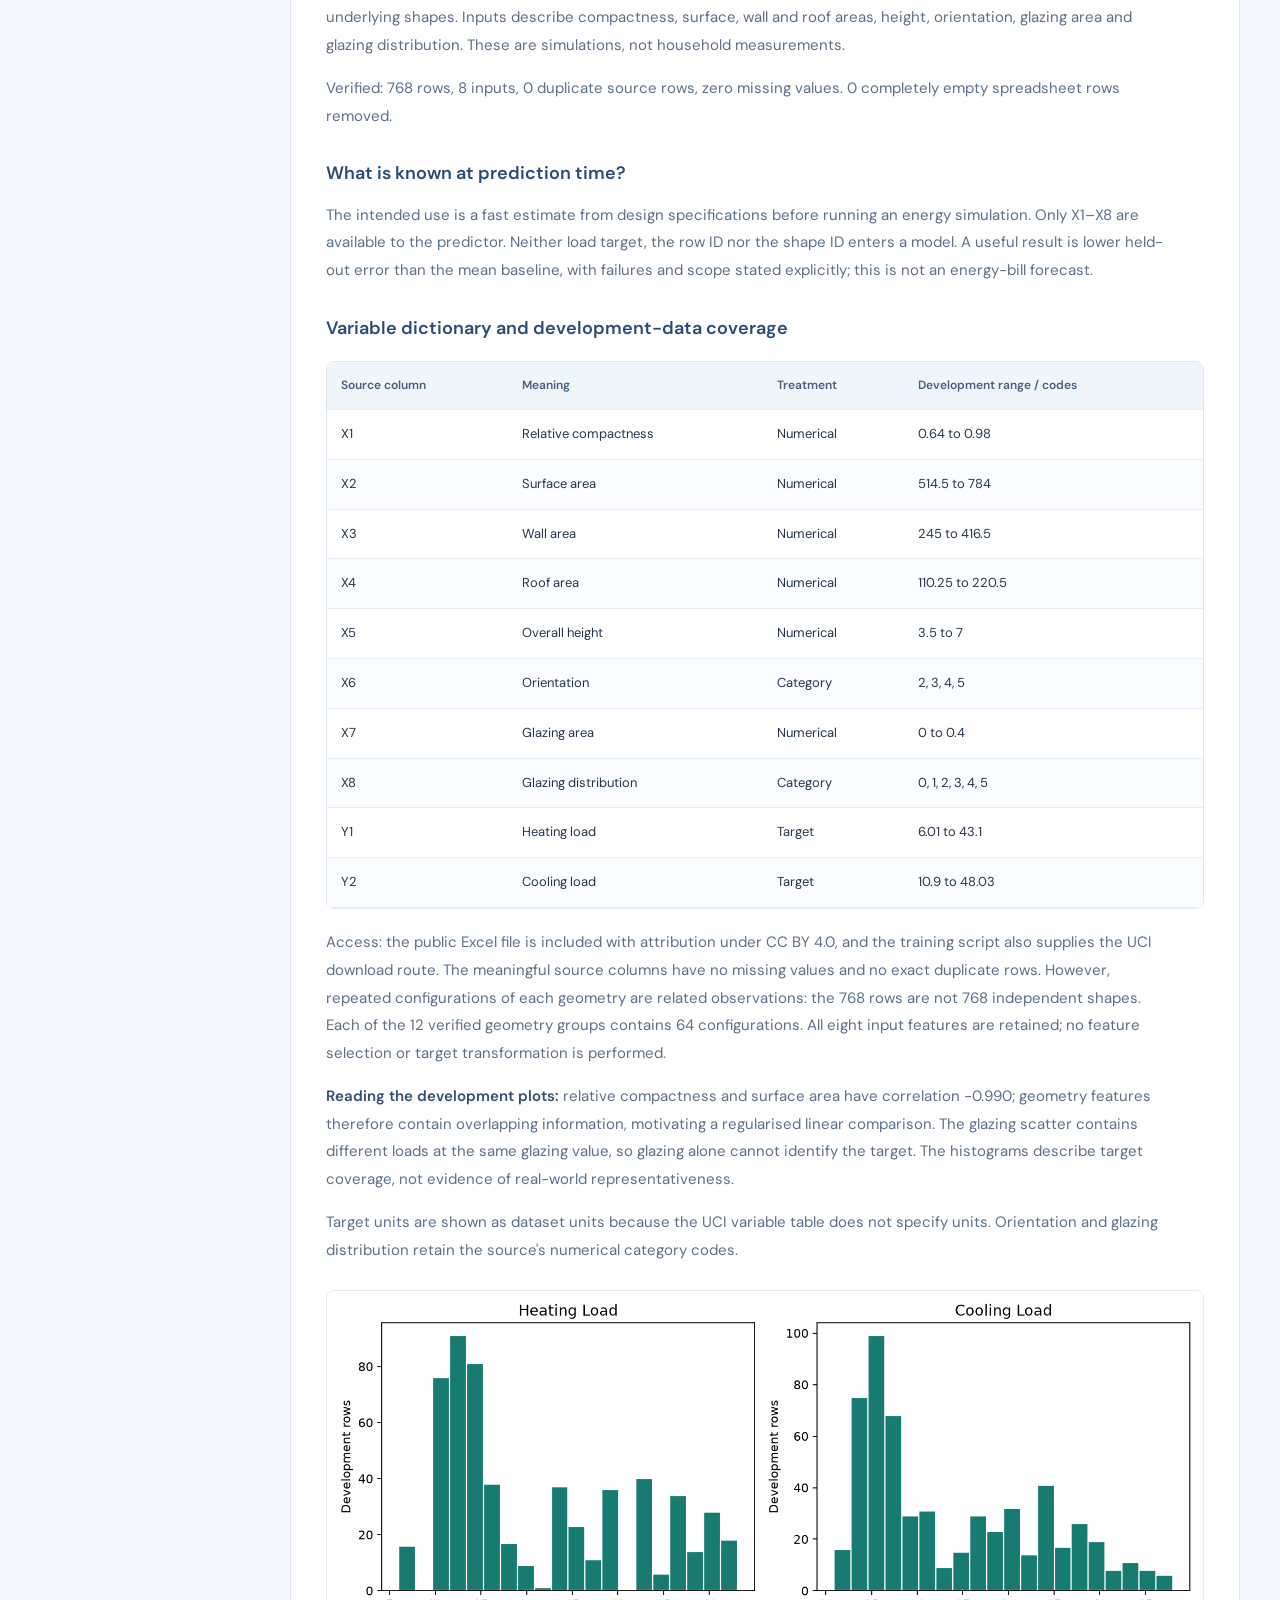
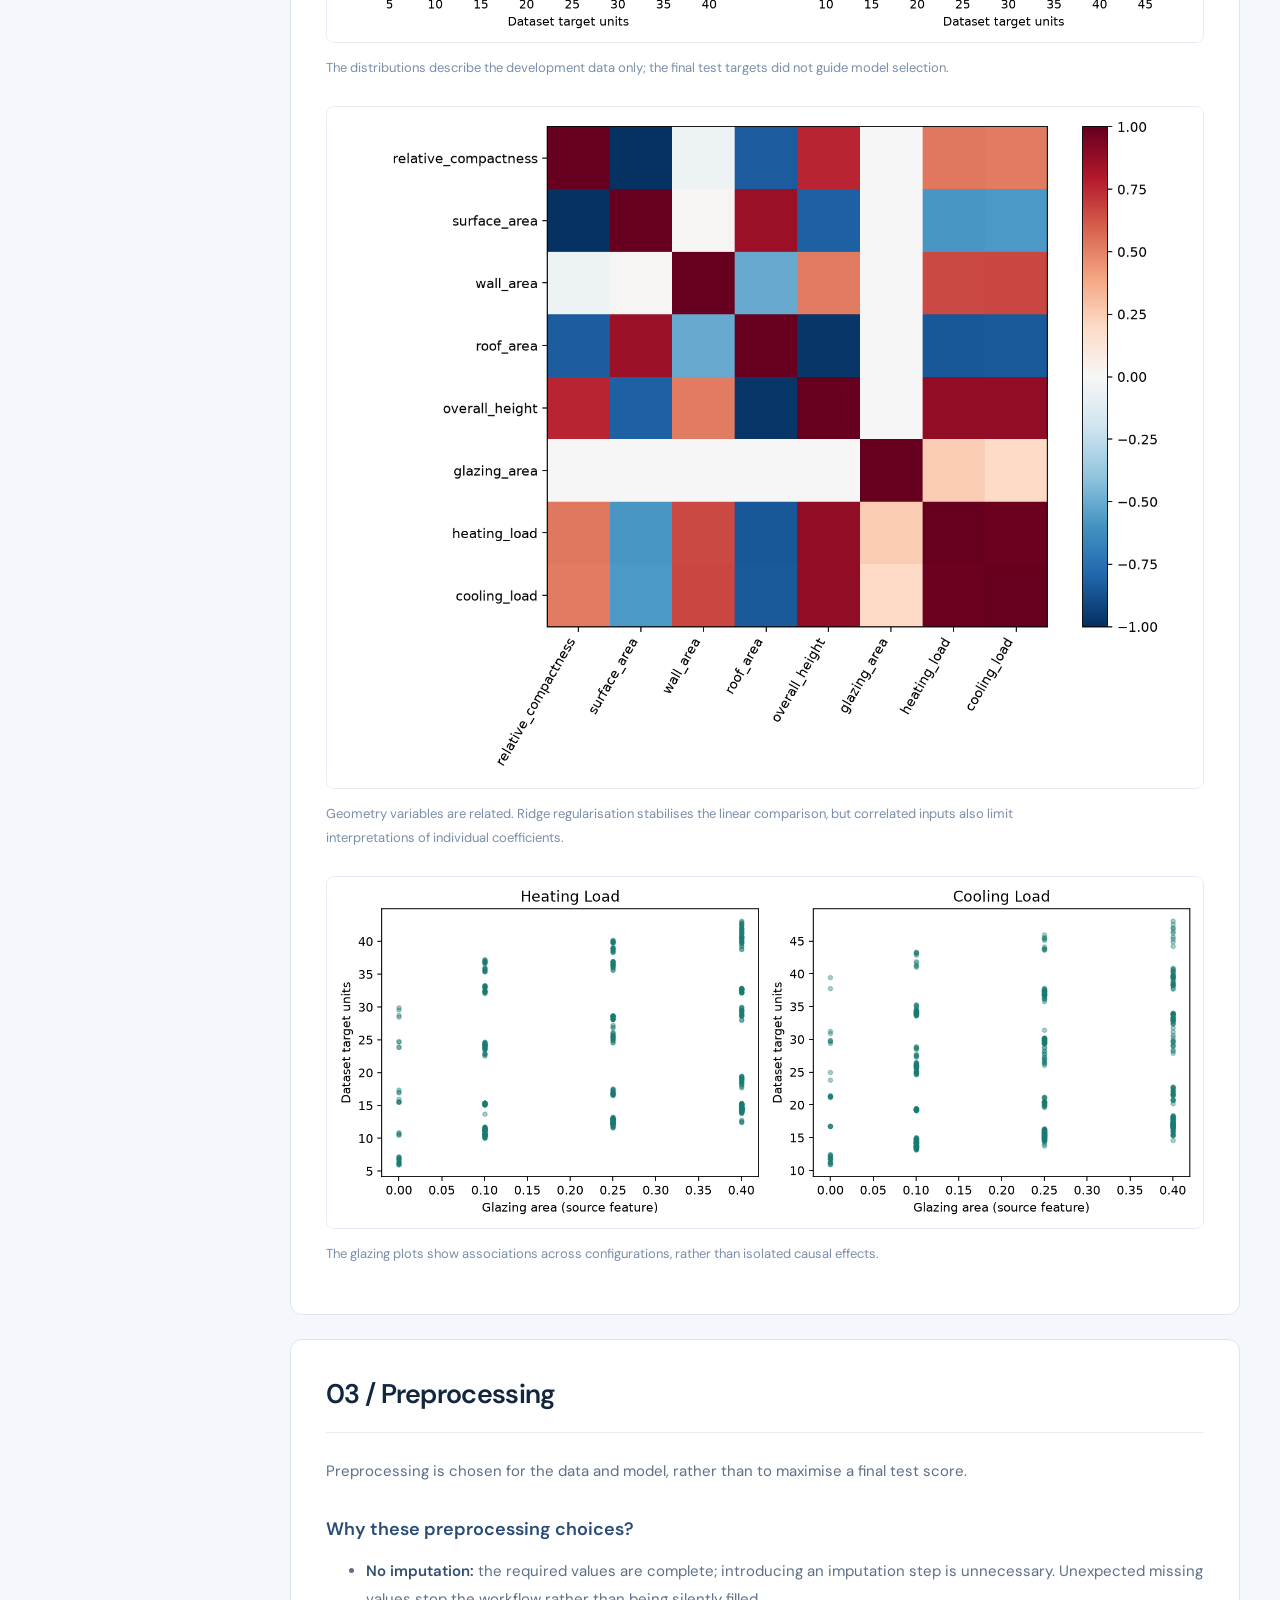
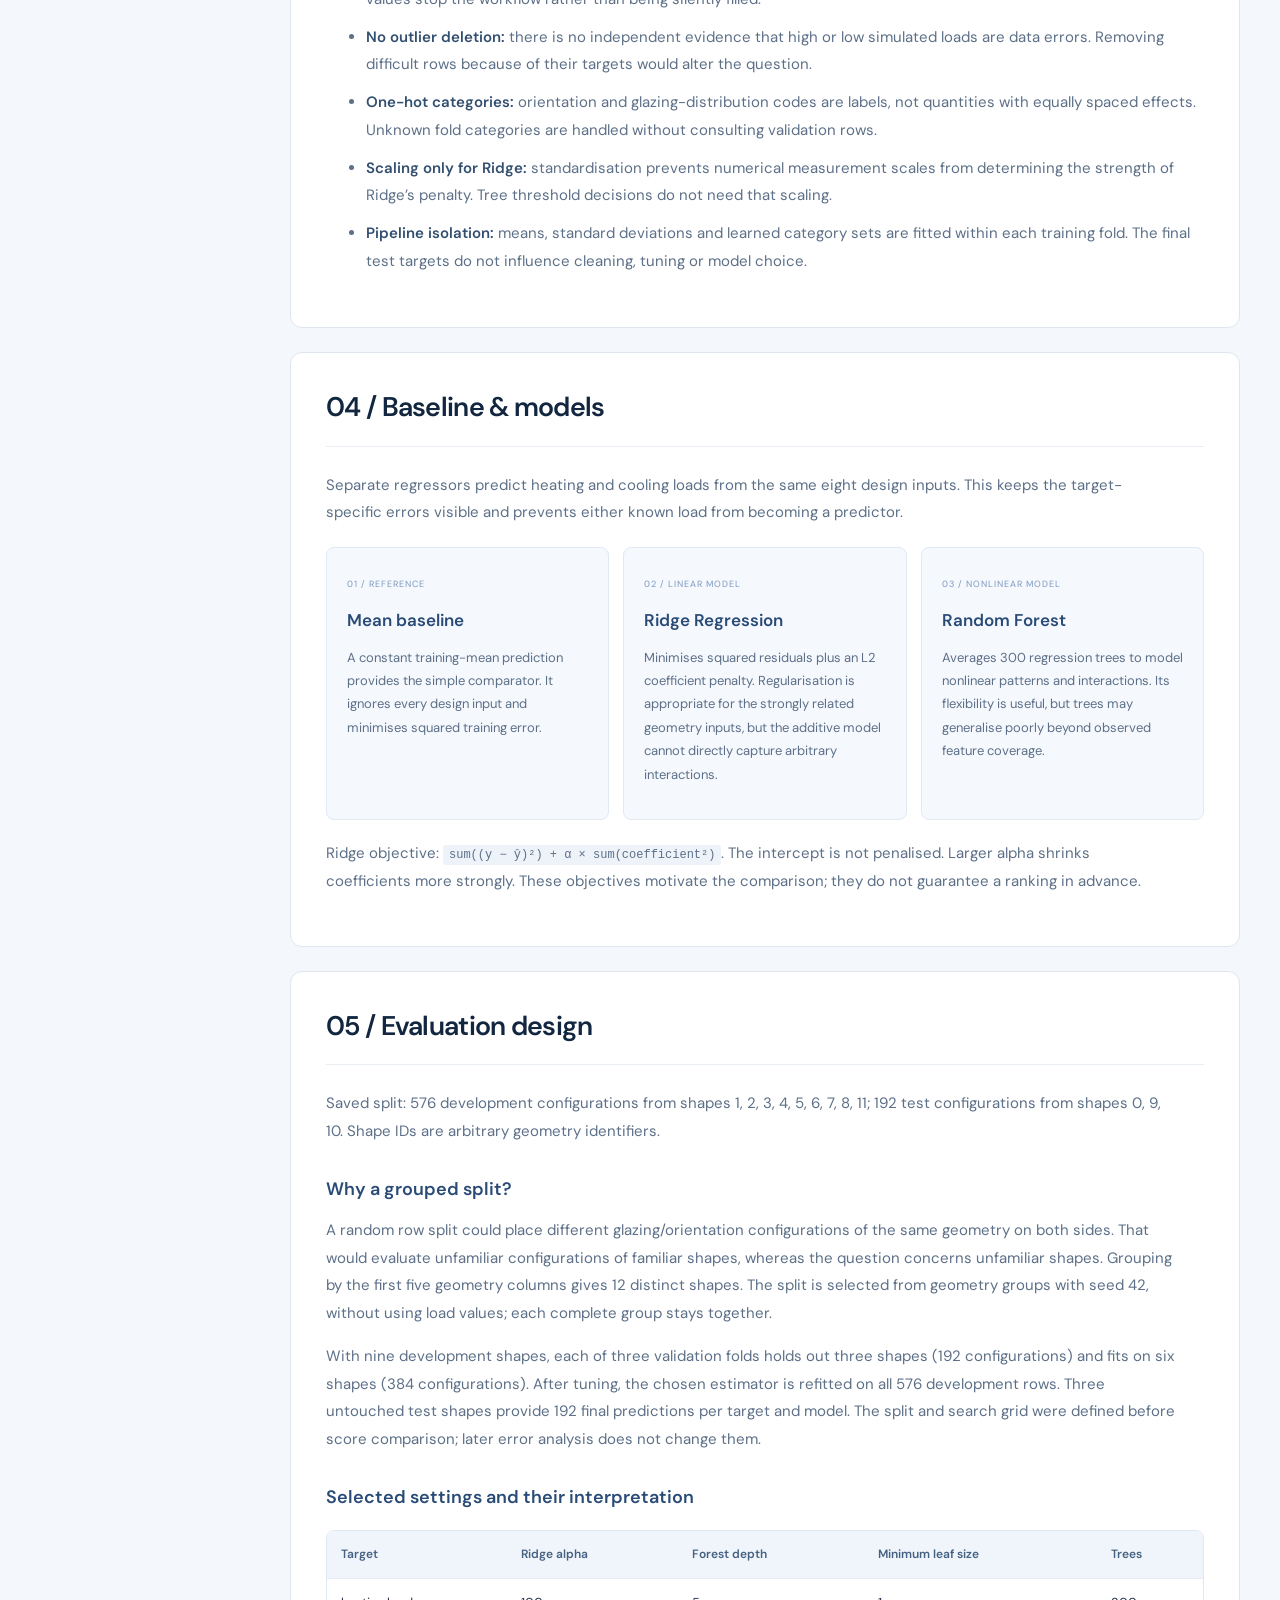
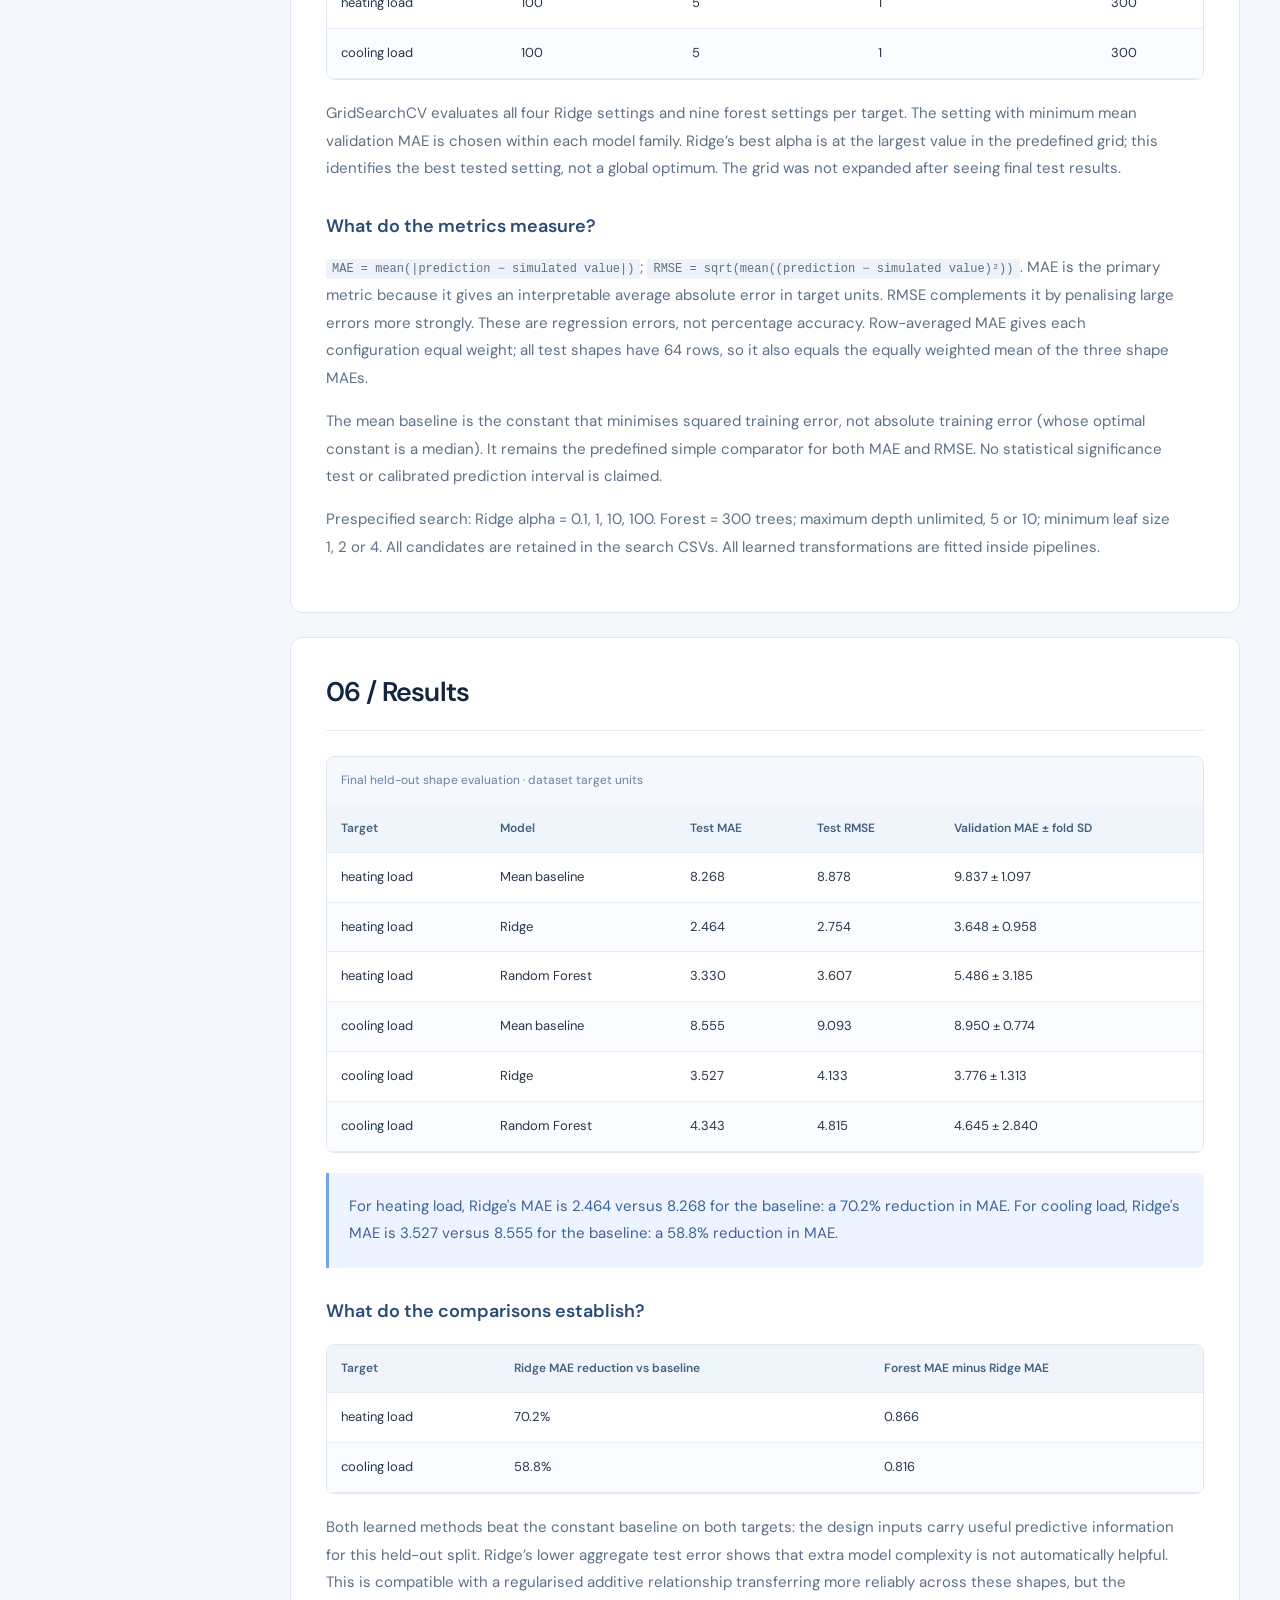
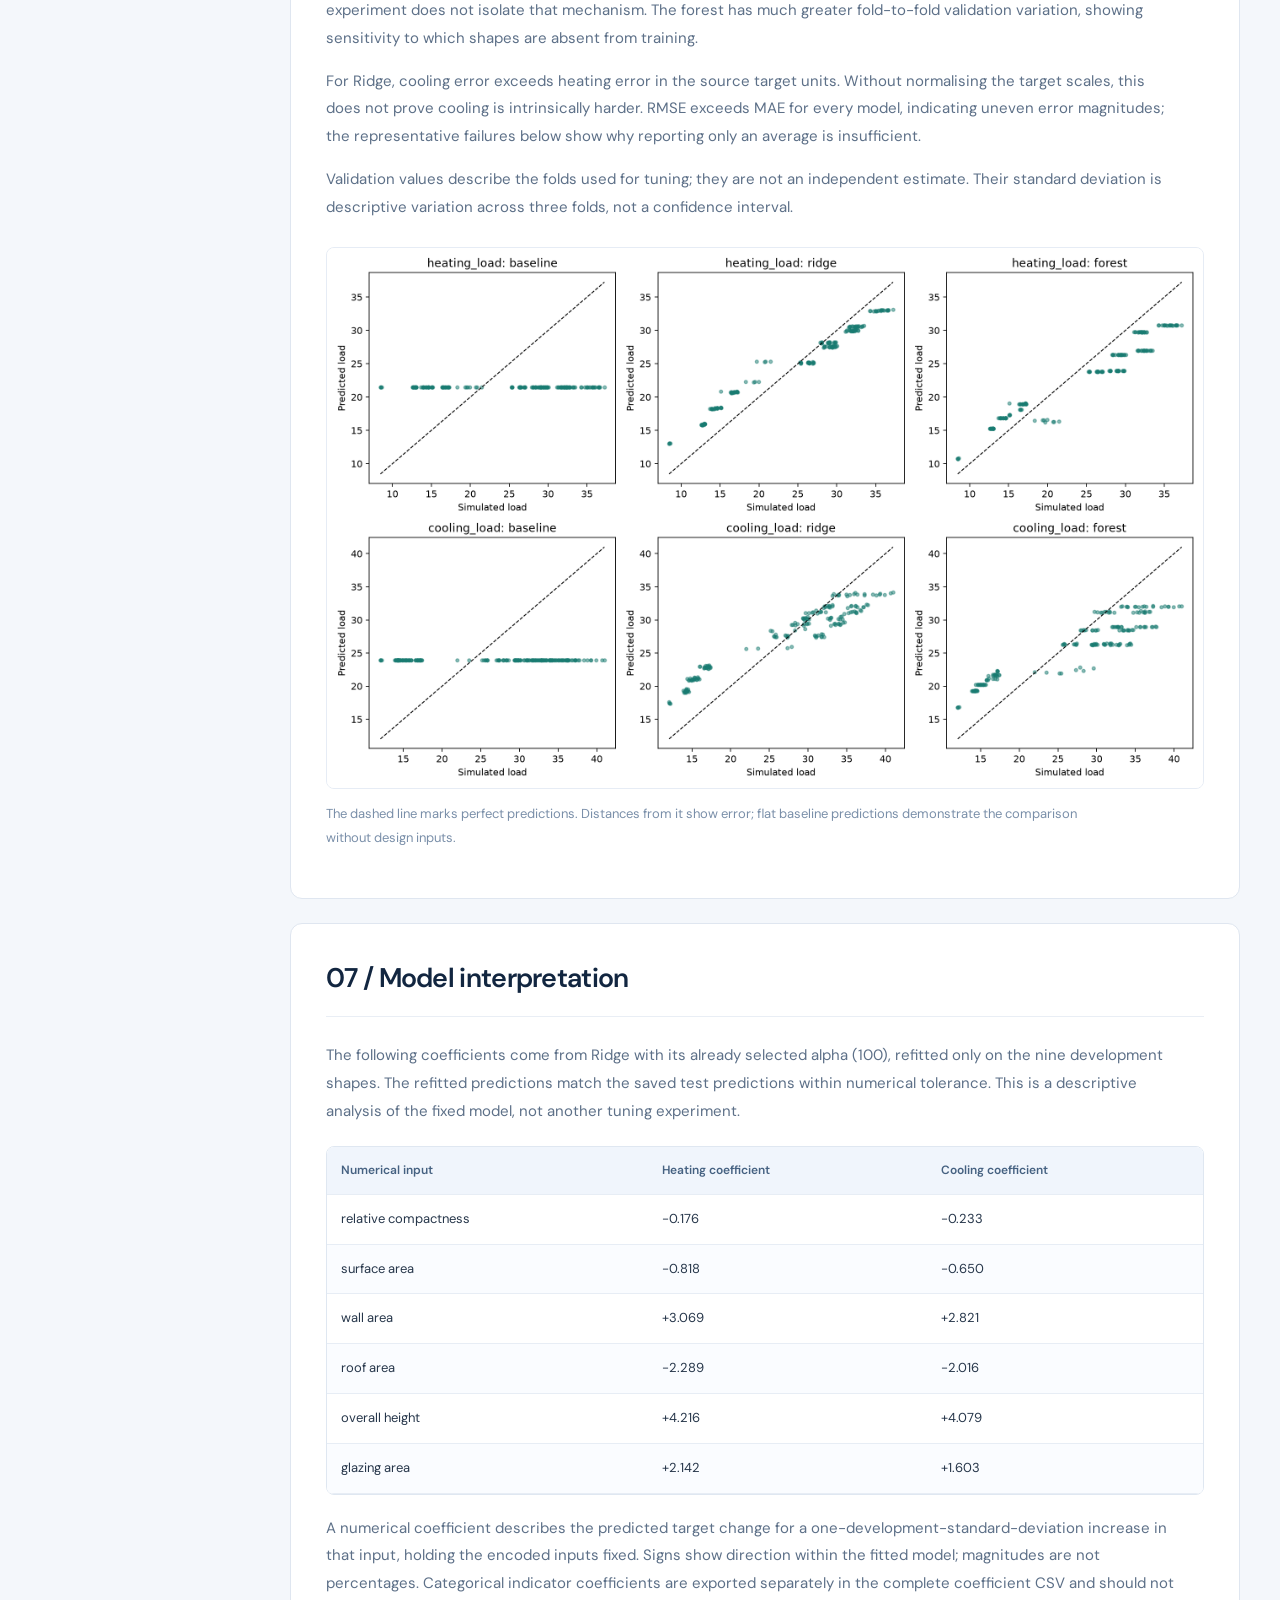
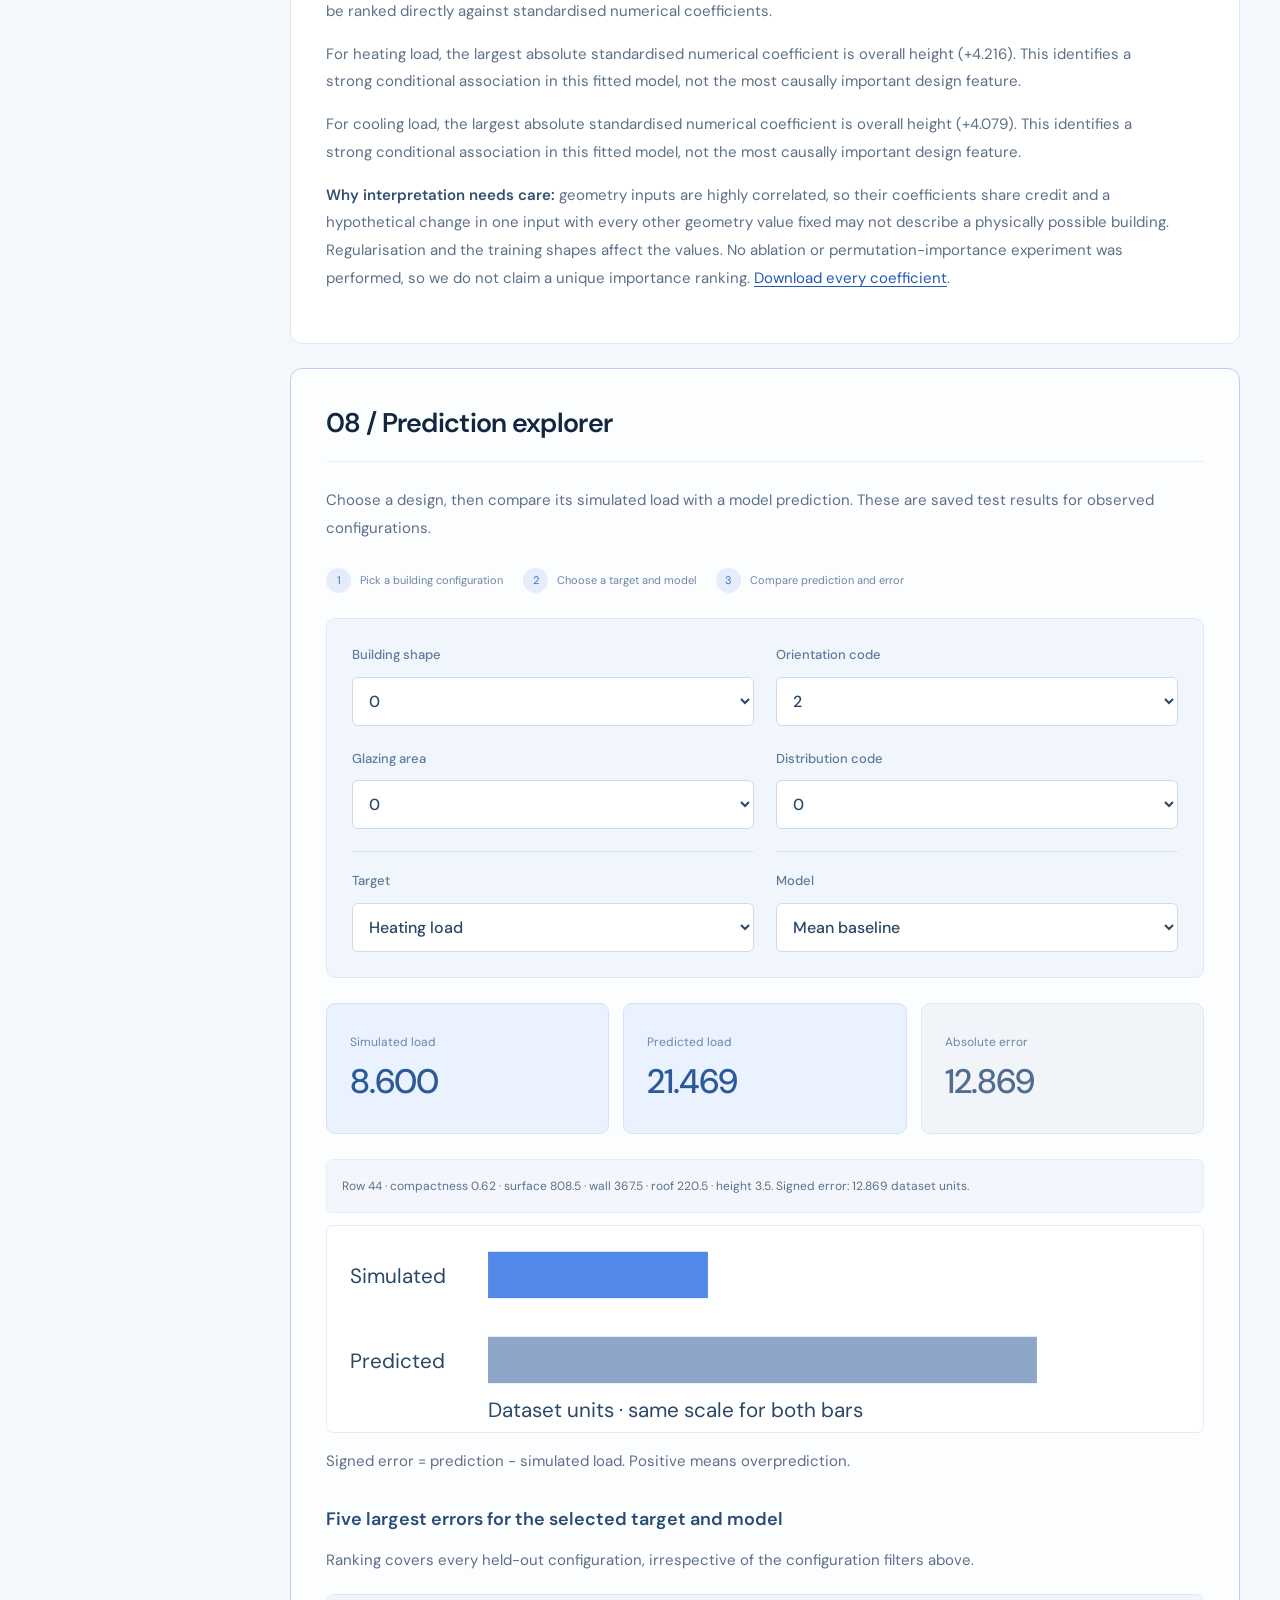
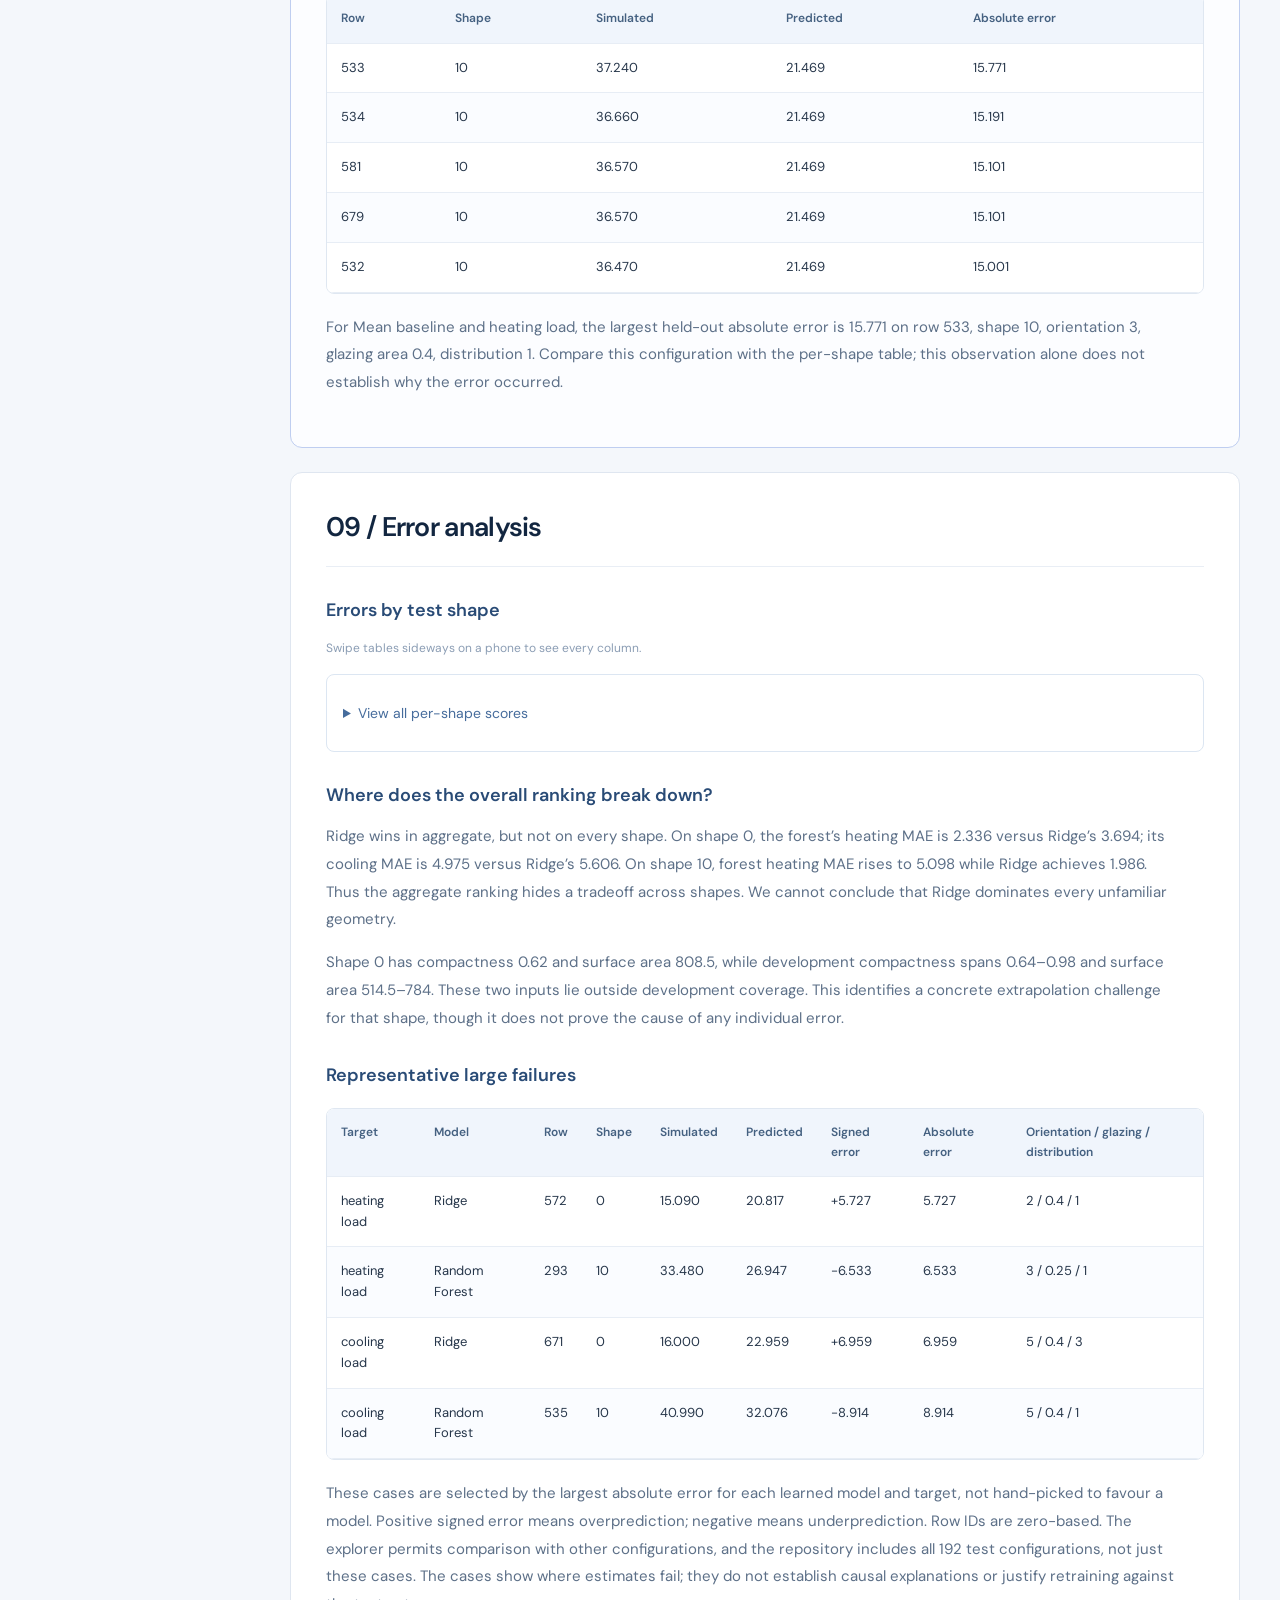
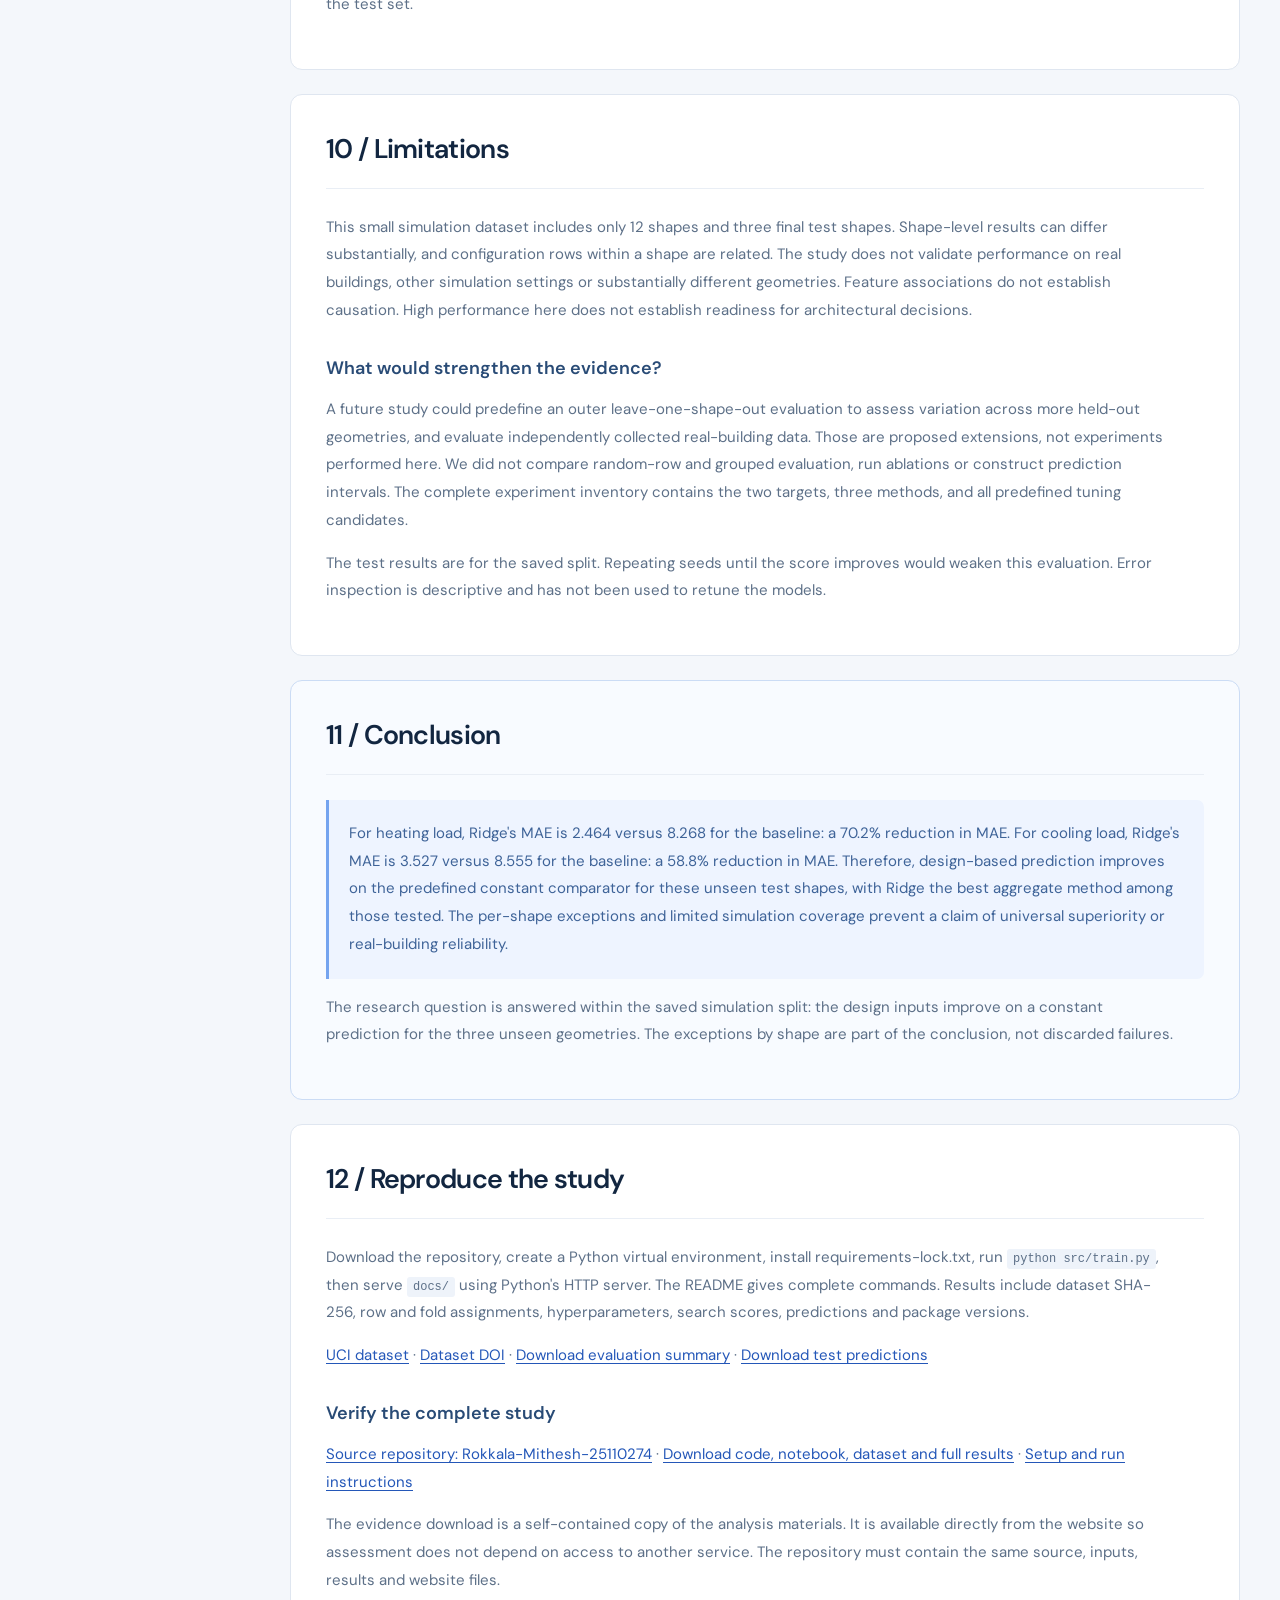
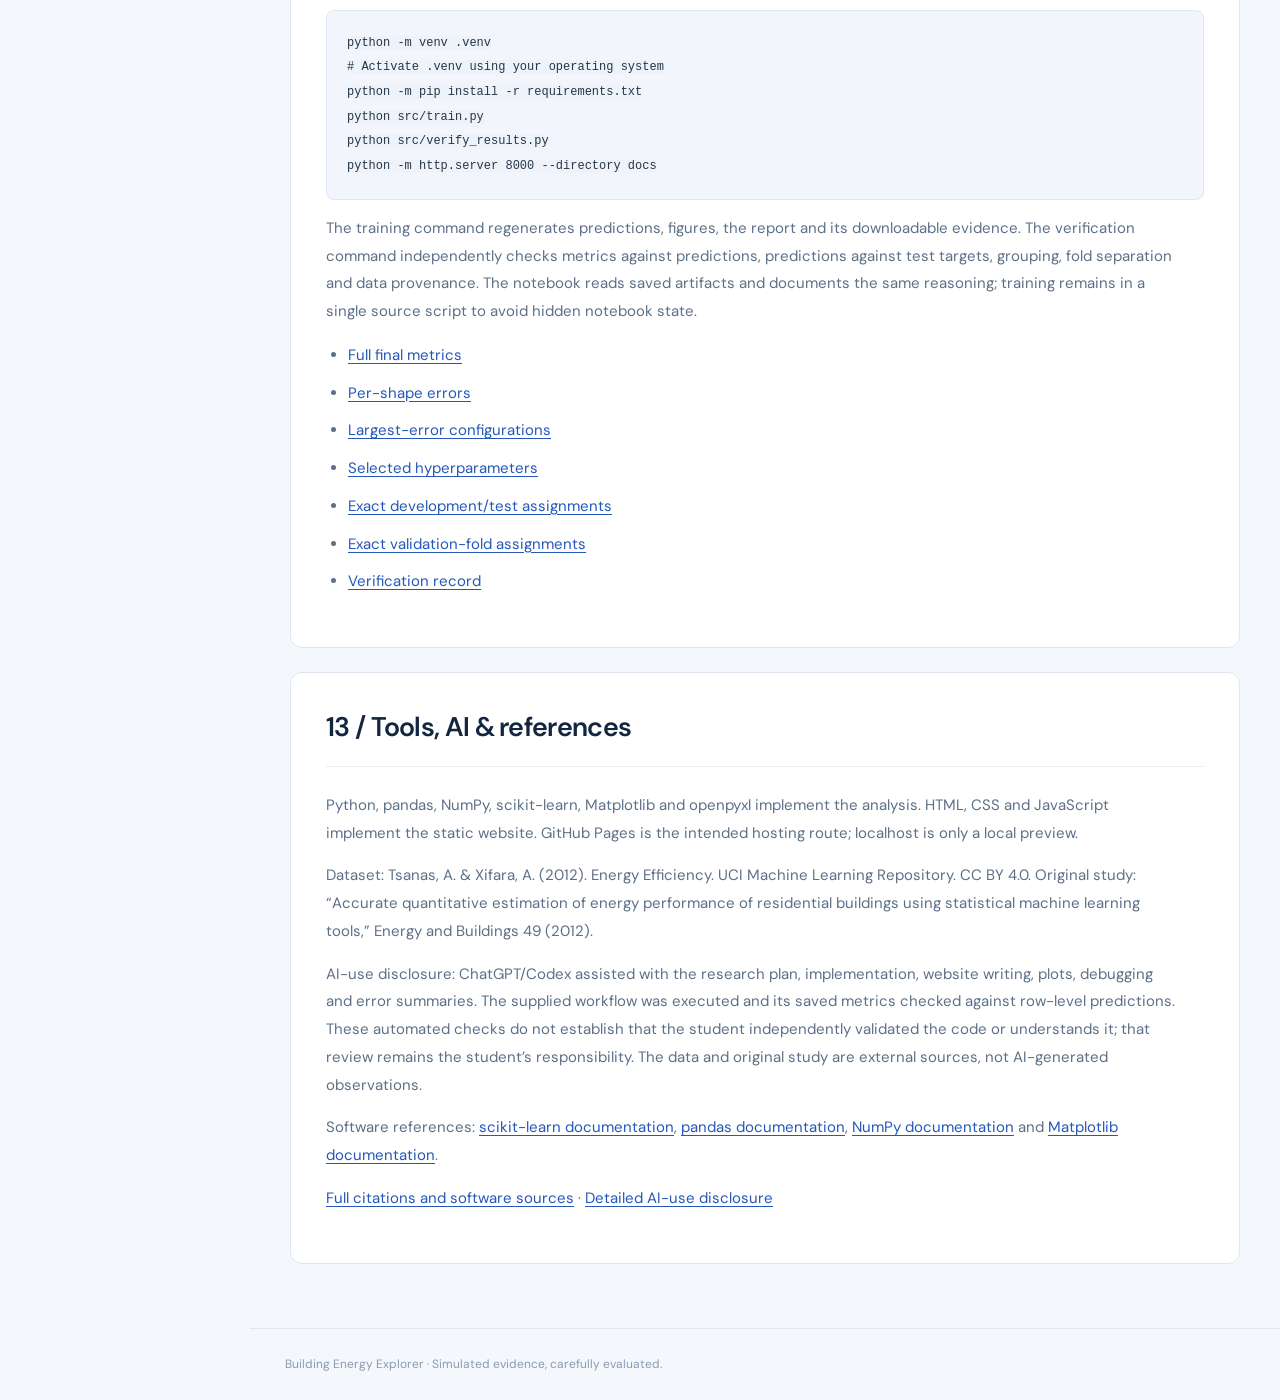
==== commit dfcfe8e6: "Simplify landing page and improve phone and desktop usability" ====
--- a/docs/index.html
+++ b/docs/index.html
@@ -1,16 +1,16 @@
 <!doctype html>
 <html lang="en"><head><meta charset="utf-8"><meta name="viewport" content="width=device-width,initial-scale=1"><title>Building Energy Explorer</title><link rel="stylesheet" href="style.css"><script src="app.js" defer></script><script src="navigation.js" defer></script></head>
-<body><a class="skip-link" href="#question">Skip to the report</a><aside class="project-sidebar"><a class="sidebar-brand" href="#home">BE<span>BUILDING ENERGY<br>EXPLORER</span></a><details id="sidebar-menu" open><summary>Project contents <span>⌄</span></summary><nav aria-label="Project sections"><a href="#home" class="sidebar-link"><span>00</span>Overview</a><a href="#question" class="sidebar-link"><span>01</span>Research question</a><a href="#data" class="sidebar-link"><span>02</span>Dataset & quality</a><a href="#preprocessing" class="sidebar-link"><span>03</span>Preprocessing</a><a href="#methods" class="sidebar-link"><span>04</span>Baseline & models</a><a href="#evaluation" class="sidebar-link"><span>05</span>Evaluation design</a><a href="#results" class="sidebar-link"><span>06</span>Results</a><a href="#interpretation" class="sidebar-link"><span>07</span>Model interpretation</a><a href="#explorer" class="sidebar-link"><span>08</span>Prediction explorer</a><a href="#errors" class="sidebar-link"><span>09</span>Error analysis</a><a href="#limits" class="sidebar-link"><span>10</span>Limitations</a><a href="#conclusions" class="sidebar-link"><span>11</span>Conclusion</a><a href="#reproduce" class="sidebar-link"><span>12</span>Reproduce the study</a><a href="#transparency" class="sidebar-link"><span>13</span>Tools, AI & references</a></nav></details><div class="sidebar-footer"><a href="https://github.com/rokkalababu-dotcom/Rokkala-Mithesh-25110274">Source repository ↗</a><a href="evidence/reproducibility.zip">Download complete evidence ↓</a><p>ES 335 · Simulation study<br>Reproducible. Carefully evaluated.</p></div></aside><div class="site-shell"><header id="home" class="project-header"><div class="header-top"><a class="brand" href="#home"><span class="brand-symbol">▥</span> BUILDING ENERGY EXPLORER</a><span class="course-tag">ES 335 · COURSE PROJECT</span></div><div class="header-content"><div><p class="eyebrow">DESIGN DATA. CAREFUL PREDICTIONS.</p><h1>Building Energy<br><em>Explorer.</em></h1><p class="header-description">Predicting heating and cooling loads for building shapes a model has never seen.</p><div class="header-actions"><a class="button-primary" href="#explorer">Explore predictions <span>↗</span></a><a class="button-secondary" href="#question">Read the study ↓</a></div></div><aside class="study-card" aria-label="Study overview"><p class="card-eyebrow">THE STUDY AT A GLANCE</p><div class="study-row"><span class="step-number">01</span><div><strong>Understand the design</strong><p>Eight inputs describing geometry, orientation and glazing.</p></div></div><div class="study-row"><span class="step-number">02</span><div><strong>Compare three approaches</strong><p>Mean baseline, Ridge Regression and Random Forest.</p></div></div><div class="study-row"><span class="step-number">03</span><div><strong>Test on unfamiliar shapes</strong><p>Grouped validation and three held-out geometries.</p></div></div></aside></div><div class="dataset-strip"><div><strong>768</strong><span>simulated configurations</span></div><div><strong>12</strong><span>underlying building shapes</span></div><div><strong>2</strong><span>prediction targets</span></div><a href="https://github.com/rokkalababu-dotcom/Rokkala-Mithesh-25110274">Source repository ↗</a></div></header><main><div class="report-intro"><div><p class="eyebrow">THE RESEARCH REPORT</p><h2>A question. An experiment.<br>A conclusion supported by evidence.</h2></div><p>Follow the reasoning from data to results, or jump into the explorer to inspect an individual prediction.</p></div><aside class="key-findings" aria-label="Key findings"><p class="eyebrow">THE ANSWER AT A GLANCE</p><h2>Better than the baseline.<br>Different errors across shapes.</h2><div class="finding-grid"><div><span>Heating MAE · Ridge</span><strong>2.464</strong><small>Baseline 8.268 · held-out shapes</small></div><div><span>Cooling MAE · Ridge</span><strong>3.527</strong><small>Baseline 8.555 · held-out shapes</small></div><div><span>The important exception</span><strong>Shape 0</strong><small>Forest beats Ridge on both targets</small></div></div><p>MAE is in dataset target units, not percentage accuracy. Both target scores use the same three held-out shapes. Read the error analysis for the exceptions.</p></aside><p id="status" role="status">Interactive results are loading; the full report is available below.</p>
+<body><a class="skip-link" href="#question">Skip to the report</a><aside class="project-sidebar"><a class="sidebar-brand" href="#home">BE<span>BUILDING ENERGY<br>EXPLORER</span></a><details id="sidebar-menu" open><summary>Contents <span>☰</span></summary><nav aria-label="Project sections"><a href="#home" class="sidebar-link"><span>00</span>Overview</a><a href="#question" class="sidebar-link"><span>01</span>Research question</a><a href="#data" class="sidebar-link"><span>02</span>Dataset & quality</a><a href="#preprocessing" class="sidebar-link"><span>03</span>Preprocessing</a><a href="#methods" class="sidebar-link"><span>04</span>Baseline & models</a><a href="#evaluation" class="sidebar-link"><span>05</span>Evaluation design</a><a href="#results" class="sidebar-link"><span>06</span>Results</a><a href="#interpretation" class="sidebar-link"><span>07</span>Model interpretation</a><a href="#explorer" class="sidebar-link"><span>08</span>Prediction explorer</a><a href="#errors" class="sidebar-link"><span>09</span>Error analysis</a><a href="#limits" class="sidebar-link"><span>10</span>Limitations</a><a href="#conclusions" class="sidebar-link"><span>11</span>Conclusion</a><a href="#reproduce" class="sidebar-link"><span>12</span>Reproduce the study</a><a href="#transparency" class="sidebar-link"><span>13</span>Tools, AI & references</a></nav></details><div class="sidebar-footer"><a href="https://github.com/rokkalababu-dotcom/Rokkala-Mithesh-25110274">Source repository ↗</a><a href="evidence/reproducibility.zip">Download complete evidence ↓</a><p>ES 335 · Simulation study<br>Reproducible. Carefully evaluated.</p></div></aside><div class="site-shell"><header id="home" class="project-header"><div class="header-top"><span class="project-label">ES 335 / MACHINE LEARNING</span><a href="https://github.com/rokkalababu-dotcom/Rokkala-Mithesh-25110274">Source code ↗</a></div><div class="header-content"><p class="eyebrow">BUILDING ENERGY EXPLORER</p><h1>Better predictions.<br><span>Clearer understanding.</span></h1><p class="header-description">How well can machine learning estimate heating and cooling loads for building shapes it has never seen?</p><div class="header-actions"><a class="button-primary" href="#explorer">Try the explorer <span>↗</span></a><a class="button-secondary" href="#question">Read the research ↓</a></div><div class="dataset-strip"><div><strong>768</strong><span>configurations</span></div><div><strong>12</strong><span>building shapes</span></div><div><strong>3</strong><span>models compared</span></div></div></div><p class="header-note">A reproducible study of simulated heating and cooling loads.</p></header><main><div class="report-intro"><div><p class="eyebrow">THE RESEARCH REPORT</p><h2>The study, step by step.</h2></div><p>Start with the findings, then explore the question, methods and evidence.</p></div><aside class="key-findings" aria-label="Key findings"><p class="eyebrow">THE ANSWER AT A GLANCE</p><h2>Better than the baseline.<br>Different errors across shapes.</h2><div class="finding-grid"><div><span>Heating MAE · Ridge</span><strong>2.464</strong><small>Baseline 8.268 · held-out shapes</small></div><div><span>Cooling MAE · Ridge</span><strong>3.527</strong><small>Baseline 8.555 · held-out shapes</small></div><div><span>The important exception</span><strong>Shape 0</strong><small>Forest beats Ridge on both targets</small></div></div><p>MAE is in dataset target units, not percentage accuracy. Both target scores use the same three held-out shapes. Read the error analysis for the exceptions.</p></aside><p id="status" role="status">Interactive results are loading; the full report is available below.</p>
 <section id="question"><h2>01 / Research question</h2><p>How accurately can Ridge Regression and Random Forest predict simulated heating and cooling loads for building shapes absent from training, compared with a training-mean baseline? Predictions use design information available before running the energy simulation. Each row is one simulated building configuration.</p></section><section id="data"><h2>02 / Dataset & quality</h2><p>The UCI Energy Efficiency dataset contains 768 configurations, eight design inputs and two targets, generated from 12 underlying shapes. Inputs describe compactness, surface, wall and roof areas, height, orientation, glazing area and glazing distribution. These are simulations, not household measurements.</p><p id="audit">Verified 768 configurations, eight predictors, two targets, 12 geometry groups of 64 rows, zero missing values and zero duplicate source rows.</p><h3>What is known at prediction time?</h3><p>The intended use is a fast estimate from design specifications before running an energy simulation. Only X1–X8 are available to the predictor. Neither load target, the row ID nor the shape ID enters a model. A useful result is lower held-out error than the mean baseline, with failures and scope stated explicitly; this is not an energy-bill forecast.</p><h3>Variable dictionary and development-data coverage</h3><div class="scroll"><table><thead><tr><th scope="col">Source column</th><th scope="col">Meaning</th><th scope="col">Treatment</th><th scope="col">Development range / codes</th></tr></thead><tbody><tr><td>X1</td><td>Relative compactness</td><td>Numerical</td><td>0.64 to 0.98</td></tr><tr><td>X2</td><td>Surface area</td><td>Numerical</td><td>514.5 to 784</td></tr><tr><td>X3</td><td>Wall area</td><td>Numerical</td><td>245 to 416.5</td></tr><tr><td>X4</td><td>Roof area</td><td>Numerical</td><td>110.25 to 220.5</td></tr><tr><td>X5</td><td>Overall height</td><td>Numerical</td><td>3.5 to 7</td></tr><tr><td>X6</td><td>Orientation</td><td>Category</td><td>2, 3, 4, 5</td></tr><tr><td>X7</td><td>Glazing area</td><td>Numerical</td><td>0 to 0.4</td></tr><tr><td>X8</td><td>Glazing distribution</td><td>Category</td><td>0, 1, 2, 3, 4, 5</td></tr><tr><td>Y1</td><td>Heating load</td><td>Target</td><td>6.01 to 43.1</td></tr><tr><td>Y2</td><td>Cooling load</td><td>Target</td><td>10.9 to 48.03</td></tr></tbody></table></div><p>Access: the public Excel file is included with attribution under CC BY 4.0, and the training script also supplies the UCI download route. The meaningful source columns have no missing values and no exact duplicate rows. However, repeated configurations of each geometry are related observations: the 768 rows are not 768 independent shapes. Each of the 12 verified geometry groups contains 64 configurations. All eight input features are retained; no feature selection or target transformation is performed.</p><p><strong>Reading the development plots:</strong> relative compactness and surface area have correlation -0.990; geometry features therefore contain overlapping information, motivating a regularised linear comparison. The glazing scatter contains different loads at the same glazing value, so glazing alone cannot identify the target. The histograms describe target coverage, not evidence of real-world representativeness.</p><p>Target units are shown as dataset units because the UCI variable table does not specify units. Orientation and glazing distribution retain the source's numerical category codes.</p><img src="figures/distributions.png" alt="Development-set heating and cooling load distributions"><p>The distributions describe the development data only; the final test targets did not guide model selection.</p><img src="figures/correlations.png" alt="Development-set numerical correlations"><p>Geometry variables are related. Ridge regularisation stabilises the linear comparison, but correlated inputs also limit interpretations of individual coefficients.</p><img src="figures/glazing.png" alt="Development-set glazing area versus loads"><p>The glazing plots show associations across configurations, rather than isolated causal effects.</p></section>
 <section id="preprocessing"><h2>03 / Preprocessing</h2><p>Preprocessing is chosen for the data and model, rather than to maximise a final test score.</p><h3>Why these preprocessing choices?</h3><ul><li><strong>No imputation:</strong> the required values are complete; introducing an imputation step is unnecessary. Unexpected missing values stop the workflow rather than being silently filled.</li><li><strong>No outlier deletion:</strong> there is no independent evidence that high or low simulated loads are data errors. Removing difficult rows because of their targets would alter the question.</li><li><strong>One-hot categories:</strong> orientation and glazing-distribution codes are labels, not quantities with equally spaced effects. Unknown fold categories are handled without consulting validation rows.</li><li><strong>Scaling only for Ridge:</strong> standardisation prevents numerical measurement scales from determining the strength of Ridge’s penalty. Tree threshold decisions do not need that scaling.</li><li><strong>Pipeline isolation:</strong> means, standard deviations and learned category sets are fitted within each training fold. The final test targets do not influence cleaning, tuning or model choice.</li></ul></section>
 <section id="methods"><h2>04 / Baseline & models</h2><p>Separate regressors predict heating and cooling loads from the same eight design inputs. This keeps the target-specific errors visible and prevents either known load from becoming a predictor.</p><div class="method-grid"><article><span>01 / REFERENCE</span><h3>Mean baseline</h3><p>A constant training-mean prediction provides the simple comparator. It ignores every design input and minimises squared training error.</p></article><article><span>02 / LINEAR MODEL</span><h3>Ridge Regression</h3><p>Minimises squared residuals plus an L2 coefficient penalty. Regularisation is appropriate for the strongly related geometry inputs, but the additive model cannot directly capture arbitrary interactions.</p></article><article><span>03 / NONLINEAR MODEL</span><h3>Random Forest</h3><p>Averages 300 regression trees to model nonlinear patterns and interactions. Its flexibility is useful, but trees may generalise poorly beyond observed feature coverage.</p></article></div><p>Ridge objective: <code>sum((y − ŷ)²) + α × sum(coefficient²)</code>. The intercept is not penalised. Larger alpha shrinks coefficients more strongly. These objectives motivate the comparison; they do not guarantee a ranking in advance.</p></section>
 <section id="evaluation"><h2>05 / Evaluation design</h2><p id="split">Development: 576 rows from shapes [1, 2, 3, 4, 5, 6, 7, 8, 11]. Final test: 192 rows from shapes [0, 9, 10]. Seed 42.</p><h3>Why a grouped split?</h3><p>A random row split could place different glazing/orientation configurations of the same geometry on both sides. That would evaluate unfamiliar configurations of familiar shapes, whereas the question concerns unfamiliar shapes. Grouping by the first five geometry columns gives 12 distinct shapes. The split is selected from geometry groups with seed 42, without using load values; each complete group stays together.</p><p>With nine development shapes, each of three validation folds holds out three shapes (192 configurations) and fits on six shapes (384 configurations). After tuning, the chosen estimator is refitted on all 576 development rows. Three untouched test shapes provide 192 final predictions per target and model. The split and search grid were defined before score comparison; later error analysis does not change them.</p><h3>Selected settings and their interpretation</h3><div class="scroll"><table><thead><tr><th scope="col">Target</th><th scope="col">Ridge alpha</th><th scope="col">Forest depth</th><th scope="col">Minimum leaf size</th><th scope="col">Trees</th></tr></thead><tbody><tr><td>heating load</td><td>100</td><td>5</td><td>1</td><td>300</td></tr><tr><td>cooling load</td><td>100</td><td>5</td><td>1</td><td>300</td></tr></tbody></table></div><p>GridSearchCV evaluates all four Ridge settings and nine forest settings per target. The setting with minimum mean validation MAE is chosen within each model family. Ridge’s best alpha is at the largest value in the predefined grid; this identifies the best tested setting, not a global optimum. The grid was not expanded after seeing final test results.</p><h3>What do the metrics measure?</h3><p><code>MAE = mean(|prediction − simulated value|)</code>; <code>RMSE = sqrt(mean((prediction − simulated value)²))</code>. MAE is the primary metric because it gives an interpretable average absolute error in target units. RMSE complements it by penalising large errors more strongly. These are regression errors, not percentage accuracy. Row-averaged MAE gives each configuration equal weight; all test shapes have 64 rows, so it also equals the equally weighted mean of the three shape MAEs.</p><p>The mean baseline is the constant that minimises squared training error, not absolute training error (whose optimal constant is a median). It remains the predefined simple comparator for both MAE and RMSE. No statistical significance test or calibrated prediction interval is claimed.</p><p>Prespecified search: Ridge alpha = 0.1, 1, 10, 100. Forest = 300 trees; maximum depth unlimited, 5 or 10; minimum leaf size 1, 2 or 4. All candidates are retained in the search CSVs. All learned transformations are fitted inside pipelines.</p></section>
-<section id="results"><h2>06 / Results</h2><div class="scroll"><table><caption>Final held-out shape evaluation · dataset target units</caption><thead><tr><th>Target</th><th>Model</th><th>Test MAE</th><th>Test RMSE</th><th>Validation MAE ± fold SD</th></tr></thead><tbody id="metrics"><tr><td>heating load</td><td>Mean baseline</td><td>8.268</td><td>8.878</td><td>9.837 ± 1.097</td></tr><tr><td>heating load</td><td>Ridge</td><td>2.464</td><td>2.754</td><td>3.648 ± 0.958</td></tr><tr><td>heating load</td><td>Random Forest</td><td>3.330</td><td>3.607</td><td>5.486 ± 3.185</td></tr><tr><td>cooling load</td><td>Mean baseline</td><td>8.555</td><td>9.093</td><td>8.950 ± 0.774</td></tr><tr><td>cooling load</td><td>Ridge</td><td>3.527</td><td>4.133</td><td>3.776 ± 1.313</td></tr><tr><td>cooling load</td><td>Random Forest</td><td>4.343</td><td>4.815</td><td>4.645 ± 2.840</td></tr></tbody></table></div><p id="finding">For heating load, Ridge's MAE is 2.464 versus 8.268 for the baseline: a 70.2% reduction in MAE. For cooling load, Ridge's MAE is 3.527 versus 8.555 for the baseline: a 58.8% reduction in MAE.</p><h3>What do the comparisons establish?</h3><div class="scroll"><table><thead><tr><th scope="col">Target</th><th scope="col">Ridge MAE reduction vs baseline</th><th scope="col">Forest MAE minus Ridge MAE</th></tr></thead><tbody><tr><td>heating load</td><td>70.2%</td><td>0.866</td></tr><tr><td>cooling load</td><td>58.8%</td><td>0.816</td></tr></tbody></table></div><p>Both learned methods beat the constant baseline on both targets: the design inputs carry useful predictive information for this held-out split. Ridge’s lower aggregate test error shows that extra model complexity is not automatically helpful. This is compatible with a regularised additive relationship transferring more reliably across these shapes, but the experiment does not isolate that mechanism. The forest has much greater fold-to-fold validation variation, showing sensitivity to which shapes are absent from training.</p><p>For Ridge, cooling error exceeds heating error in the source target units. Without normalising the target scales, this does not prove cooling is intrinsically harder. RMSE exceeds MAE for every model, indicating uneven error magnitudes; the representative failures below show why reporting only an average is insufficient.</p><p>Validation values describe the folds used for tuning; they are not an independent estimate. Their standard deviation is descriptive variation across three folds, not a confidence interval.</p><img src="figures/predictions.png" alt="Simulated versus predicted loads for all models and targets"><p>The dashed line marks perfect predictions. Distances from it show error; flat baseline predictions demonstrate the comparison without design inputs.</p></section>
-<section id="interpretation"><h2>07 / Model interpretation</h2><p>The following coefficients come from Ridge with its already selected alpha (100), refitted only on the nine development shapes. The refitted predictions match the saved test predictions within numerical tolerance. This is a descriptive analysis of the fixed model, not another tuning experiment.</p><div class="scroll"><table><thead><tr><th scope="col">Numerical input</th><th scope="col">Heating coefficient</th><th scope="col">Cooling coefficient</th></tr></thead><tbody><tr><td>relative compactness</td><td>-0.176</td><td>-0.233</td></tr><tr><td>surface area</td><td>-0.818</td><td>-0.650</td></tr><tr><td>wall area</td><td>+3.069</td><td>+2.821</td></tr><tr><td>roof area</td><td>-2.289</td><td>-2.016</td></tr><tr><td>overall height</td><td>+4.216</td><td>+4.079</td></tr><tr><td>glazing area</td><td>+2.142</td><td>+1.603</td></tr></tbody></table></div><p>A numerical coefficient describes the predicted target change for a one-development-standard-deviation increase in that input, holding the encoded inputs fixed. Signs show direction within the fitted model; magnitudes are not percentages. Categorical indicator coefficients are exported separately in the complete coefficient CSV and should not be ranked directly against standardised numerical coefficients.</p><p>For heating load, the largest absolute standardised numerical coefficient is overall height (+4.216). This identifies a strong conditional association in this fitted model, not the most causally important design feature.</p><p>For cooling load, the largest absolute standardised numerical coefficient is overall height (+4.079). This identifies a strong conditional association in this fitted model, not the most causally important design feature.</p><p><strong>Why interpretation needs care:</strong> geometry inputs are highly correlated, so their coefficients share credit and a hypothetical change in one input with every other geometry value fixed may not describe a physically possible building. Regularisation and the training shapes affect the values. No ablation or permutation-importance experiment was performed, so we do not claim a unique importance ranking. <a href="evidence/ridge_coefficients.csv">Download every coefficient</a>.</p></section><section id="explorer"><h2>08 / Prediction explorer</h2><p>Compare saved test predictions. Filters include only observed combinations; this interface does not train models or predict arbitrary new buildings.</p><div class="filters"><label>Building shape<select id="shape"></select></label><label>Orientation code<select id="orientation"></select></label><label>Glazing area<select id="glazing"></select></label><label>Distribution code<select id="distribution"></select></label><label>Target<select id="target"><option value="heating_load">Heating load</option><option value="cooling_load">Cooling load</option></select></label><label>Model<select id="model"><option value="baseline">Mean baseline</option><option value="ridge">Ridge</option><option value="forest">Random Forest</option></select></label></div><div id="cards" class="cards" aria-live="polite"></div><p id="configuration"></p><svg id="bars" viewBox="0 0 680 160" role="img" aria-label="Comparison of simulated and predicted load"></svg><p>Signed error = prediction − simulated load. Positive means overprediction.</p><h3>Five largest errors for the selected target and model</h3><p>Ranking covers every held-out configuration, irrespective of the configuration filters above.</p><div class="scroll"><table><thead><tr><th>Row</th><th>Shape</th><th>Simulated</th><th>Predicted</th><th>Absolute error</th></tr></thead><tbody id="worst"></tbody></table></div><p id="error-note"></p></section>
-<section id="errors"><h2>09 / Error analysis</h2><h3>Errors by test shape</h3><div class="scroll"><table><thead><tr><th>Target</th><th>Model</th><th>Shape</th><th>MAE</th></tr></thead><tbody id="shape-errors"><tr><td>heating load</td><td>Mean baseline</td><td>0</td><td>7.186</td></tr><tr><td>heating load</td><td>Mean baseline</td><td>9</td><td>7.358</td></tr><tr><td>heating load</td><td>Mean baseline</td><td>10</td><td>10.259</td></tr><tr><td>heating load</td><td>Ridge</td><td>0</td><td>3.694</td></tr><tr><td>heating load</td><td>Ridge</td><td>9</td><td>1.711</td></tr><tr><td>heating load</td><td>Ridge</td><td>10</td><td>1.986</td></tr><tr><td>heating load</td><td>Random Forest</td><td>0</td><td>2.336</td></tr><tr><td>heating load</td><td>Random Forest</td><td>9</td><td>2.556</td></tr><tr><td>heating load</td><td>Random Forest</td><td>10</td><td>5.098</td></tr><tr><td>cooling load</td><td>Mean baseline</td><td>0</td><td>8.653</td></tr><tr><td>cooling load</td><td>Mean baseline</td><td>9</td><td>7.088</td></tr><tr><td>cooling load</td><td>Mean baseline</td><td>10</td><td>9.923</td></tr><tr><td>cooling load</td><td>Ridge</td><td>0</td><td>5.606</td></tr><tr><td>cooling load</td><td>Ridge</td><td>9</td><td>2.567</td></tr><tr><td>cooling load</td><td>Ridge</td><td>10</td><td>2.409</td></tr><tr><td>cooling load</td><td>Random Forest</td><td>0</td><td>4.975</td></tr><tr><td>cooling load</td><td>Random Forest</td><td>9</td><td>2.895</td></tr><tr><td>cooling load</td><td>Random Forest</td><td>10</td><td>5.159</td></tr></tbody></table></div><h3>Where does the overall ranking break down?</h3><p>Ridge wins in aggregate, but not on every shape. On shape 0, the forest’s heating MAE is 2.336 versus Ridge’s 3.694; its cooling MAE is 4.975 versus Ridge’s 5.606. On shape 10, forest heating MAE rises to 5.098 while Ridge achieves 1.986. Thus the aggregate ranking hides a tradeoff across shapes. We cannot conclude that Ridge dominates every unfamiliar geometry.</p><p>Shape 0 has compactness 0.62 and surface area 808.5, while development compactness spans 0.64–0.98 and surface area 514.5–784. These two inputs lie outside development coverage. This identifies a concrete extrapolation challenge for that shape, though it does not prove the cause of any individual error.</p><h3>Representative large failures</h3><div class="scroll"><table><thead><tr><th scope="col">Target</th><th scope="col">Model</th><th scope="col">Row</th><th scope="col">Shape</th><th scope="col">Simulated</th><th scope="col">Predicted</th><th scope="col">Signed error</th><th scope="col">Absolute error</th><th scope="col">Orientation / glazing / distribution</th></tr></thead><tbody><tr><td>heating load</td><td>Ridge</td><td>572</td><td>0</td><td>15.090</td><td>20.817</td><td>+5.727</td><td>5.727</td><td>2 / 0.4 / 1</td></tr><tr><td>heating load</td><td>Random Forest</td><td>293</td><td>10</td><td>33.480</td><td>26.947</td><td>-6.533</td><td>6.533</td><td>3 / 0.25 / 1</td></tr><tr><td>cooling load</td><td>Ridge</td><td>671</td><td>0</td><td>16.000</td><td>22.959</td><td>+6.959</td><td>6.959</td><td>5 / 0.4 / 3</td></tr><tr><td>cooling load</td><td>Random Forest</td><td>535</td><td>10</td><td>40.990</td><td>32.076</td><td>-8.914</td><td>8.914</td><td>5 / 0.4 / 1</td></tr></tbody></table></div><p>These cases are selected by the largest absolute error for each learned model and target, not hand-picked to favour a model. Positive signed error means overprediction; negative means underprediction. Row IDs are zero-based. The explorer permits comparison with other configurations, and the repository includes all 192 test configurations, not just these cases. The cases show where estimates fail; they do not establish causal explanations or justify retraining against the test set.</p></section><section id="limits"><h2>10 / Limitations</h2><p>This small simulation dataset includes only 12 shapes and three final test shapes. Shape-level results can differ substantially, and configuration rows within a shape are related. The study does not validate performance on real buildings, other simulation settings or substantially different geometries. Feature associations do not establish causation. High performance here does not establish readiness for architectural decisions.</p><h3>What would strengthen the evidence?</h3><p>A future study could predefine an outer leave-one-shape-out evaluation to assess variation across more held-out geometries, and evaluate independently collected real-building data. Those are proposed extensions, not experiments performed here. We did not compare random-row and grouped evaluation, run ablations or construct prediction intervals. The complete experiment inventory contains the two targets, three methods, and all predefined tuning candidates.</p><p>The test results are for the saved split. Repeating seeds until the score improves would weaken this evaluation. Error inspection is descriptive and has not been used to retune the models.</p></section>
+<section id="results"><h2>06 / Results</h2><div class="scroll"><table class="mobile-cards"><caption>Final held-out shape evaluation · dataset target units</caption><thead><tr><th>Target</th><th>Model</th><th>Test MAE</th><th>Test RMSE</th><th>Validation MAE ± fold SD</th></tr></thead><tbody id="metrics"><tr><td data-label="Target">heating load</td><td data-label="Model">Mean baseline</td><td data-label="Test MAE">8.268</td><td data-label="Test RMSE">8.878</td><td data-label="Validation MAE ± fold SD">9.837 ± 1.097</td></tr><tr><td data-label="Target">heating load</td><td data-label="Model">Ridge</td><td data-label="Test MAE">2.464</td><td data-label="Test RMSE">2.754</td><td data-label="Validation MAE ± fold SD">3.648 ± 0.958</td></tr><tr><td data-label="Target">heating load</td><td data-label="Model">Random Forest</td><td data-label="Test MAE">3.330</td><td data-label="Test RMSE">3.607</td><td data-label="Validation MAE ± fold SD">5.486 ± 3.185</td></tr><tr><td data-label="Target">cooling load</td><td data-label="Model">Mean baseline</td><td data-label="Test MAE">8.555</td><td data-label="Test RMSE">9.093</td><td data-label="Validation MAE ± fold SD">8.950 ± 0.774</td></tr><tr><td data-label="Target">cooling load</td><td data-label="Model">Ridge</td><td data-label="Test MAE">3.527</td><td data-label="Test RMSE">4.133</td><td data-label="Validation MAE ± fold SD">3.776 ± 1.313</td></tr><tr><td data-label="Target">cooling load</td><td data-label="Model">Random Forest</td><td data-label="Test MAE">4.343</td><td data-label="Test RMSE">4.815</td><td data-label="Validation MAE ± fold SD">4.645 ± 2.840</td></tr></tbody></table></div><p id="finding">For heating load, Ridge's MAE is 2.464 versus 8.268 for the baseline: a 70.2% reduction in MAE. For cooling load, Ridge's MAE is 3.527 versus 8.555 for the baseline: a 58.8% reduction in MAE.</p><h3>What do the comparisons establish?</h3><div class="scroll"><table><thead><tr><th scope="col">Target</th><th scope="col">Ridge MAE reduction vs baseline</th><th scope="col">Forest MAE minus Ridge MAE</th></tr></thead><tbody><tr><td>heating load</td><td>70.2%</td><td>0.866</td></tr><tr><td>cooling load</td><td>58.8%</td><td>0.816</td></tr></tbody></table></div><p>Both learned methods beat the constant baseline on both targets: the design inputs carry useful predictive information for this held-out split. Ridge’s lower aggregate test error shows that extra model complexity is not automatically helpful. This is compatible with a regularised additive relationship transferring more reliably across these shapes, but the experiment does not isolate that mechanism. The forest has much greater fold-to-fold validation variation, showing sensitivity to which shapes are absent from training.</p><p>For Ridge, cooling error exceeds heating error in the source target units. Without normalising the target scales, this does not prove cooling is intrinsically harder. RMSE exceeds MAE for every model, indicating uneven error magnitudes; the representative failures below show why reporting only an average is insufficient.</p><p>Validation values describe the folds used for tuning; they are not an independent estimate. Their standard deviation is descriptive variation across three folds, not a confidence interval.</p><img src="figures/predictions.png" alt="Simulated versus predicted loads for all models and targets"><p>The dashed line marks perfect predictions. Distances from it show error; flat baseline predictions demonstrate the comparison without design inputs.</p></section>
+<section id="interpretation"><h2>07 / Model interpretation</h2><p>The following coefficients come from Ridge with its already selected alpha (100), refitted only on the nine development shapes. The refitted predictions match the saved test predictions within numerical tolerance. This is a descriptive analysis of the fixed model, not another tuning experiment.</p><div class="scroll"><table><thead><tr><th scope="col">Numerical input</th><th scope="col">Heating coefficient</th><th scope="col">Cooling coefficient</th></tr></thead><tbody><tr><td>relative compactness</td><td>-0.176</td><td>-0.233</td></tr><tr><td>surface area</td><td>-0.818</td><td>-0.650</td></tr><tr><td>wall area</td><td>+3.069</td><td>+2.821</td></tr><tr><td>roof area</td><td>-2.289</td><td>-2.016</td></tr><tr><td>overall height</td><td>+4.216</td><td>+4.079</td></tr><tr><td>glazing area</td><td>+2.142</td><td>+1.603</td></tr></tbody></table></div><p>A numerical coefficient describes the predicted target change for a one-development-standard-deviation increase in that input, holding the encoded inputs fixed. Signs show direction within the fitted model; magnitudes are not percentages. Categorical indicator coefficients are exported separately in the complete coefficient CSV and should not be ranked directly against standardised numerical coefficients.</p><p>For heating load, the largest absolute standardised numerical coefficient is overall height (+4.216). This identifies a strong conditional association in this fitted model, not the most causally important design feature.</p><p>For cooling load, the largest absolute standardised numerical coefficient is overall height (+4.079). This identifies a strong conditional association in this fitted model, not the most causally important design feature.</p><p><strong>Why interpretation needs care:</strong> geometry inputs are highly correlated, so their coefficients share credit and a hypothetical change in one input with every other geometry value fixed may not describe a physically possible building. Regularisation and the training shapes affect the values. No ablation or permutation-importance experiment was performed, so we do not claim a unique importance ranking. <a href="evidence/ridge_coefficients.csv">Download every coefficient</a>.</p></section><section id="explorer"><h2>08 / Prediction explorer</h2><p>Choose a design, then compare its simulated load with a model prediction. These are saved test results for observed configurations.</p><ol class="explorer-steps"><li><span>1</span>Pick a building configuration</li><li><span>2</span>Choose a target and model</li><li><span>3</span>Compare prediction and error</li></ol><div class="filters"><label class="config-control">Building shape<select id="shape"></select></label><label class="config-control">Orientation code<select id="orientation"></select></label><label class="config-control">Glazing area<select id="glazing"></select></label><label class="config-control">Distribution code<select id="distribution"></select></label><label class="target-control">Target<select id="target"><option value="heating_load">Heating load</option><option value="cooling_load">Cooling load</option></select></label><label class="model-control">Model<select id="model"><option value="baseline">Mean baseline</option><option value="ridge">Ridge</option><option value="forest">Random Forest</option></select></label></div><div id="cards" class="cards" aria-live="polite"></div><p id="configuration"></p><svg id="bars" viewBox="0 0 680 160" role="img" aria-label="Comparison of simulated and predicted load"></svg><p>Signed error = prediction − simulated load. Positive means overprediction.</p><h3>Five largest errors for the selected target and model</h3><p>Ranking covers every held-out configuration, irrespective of the configuration filters above.</p><div class="scroll"><table><thead><tr><th>Row</th><th>Shape</th><th>Simulated</th><th>Predicted</th><th>Absolute error</th></tr></thead><tbody id="worst"></tbody></table></div><p id="error-note"></p></section>
+<section id="errors"><h2>09 / Error analysis</h2><h3>Errors by test shape</h3><p class="table-hint">Swipe tables sideways on a phone to see every column.</p><details class="evidence-details"><summary>View all per-shape scores</summary><div class="scroll"><table><thead><tr><th>Target</th><th>Model</th><th>Shape</th><th>MAE</th></tr></thead><tbody id="shape-errors"><tr><td>heating load</td><td>Mean baseline</td><td>0</td><td>7.186</td></tr><tr><td>heating load</td><td>Mean baseline</td><td>9</td><td>7.358</td></tr><tr><td>heating load</td><td>Mean baseline</td><td>10</td><td>10.259</td></tr><tr><td>heating load</td><td>Ridge</td><td>0</td><td>3.694</td></tr><tr><td>heating load</td><td>Ridge</td><td>9</td><td>1.711</td></tr><tr><td>heating load</td><td>Ridge</td><td>10</td><td>1.986</td></tr><tr><td>heating load</td><td>Random Forest</td><td>0</td><td>2.336</td></tr><tr><td>heating load</td><td>Random Forest</td><td>9</td><td>2.556</td></tr><tr><td>heating load</td><td>Random Forest</td><td>10</td><td>5.098</td></tr><tr><td>cooling load</td><td>Mean baseline</td><td>0</td><td>8.653</td></tr><tr><td>cooling load</td><td>Mean baseline</td><td>9</td><td>7.088</td></tr><tr><td>cooling load</td><td>Mean baseline</td><td>10</td><td>9.923</td></tr><tr><td>cooling load</td><td>Ridge</td><td>0</td><td>5.606</td></tr><tr><td>cooling load</td><td>Ridge</td><td>9</td><td>2.567</td></tr><tr><td>cooling load</td><td>Ridge</td><td>10</td><td>2.409</td></tr><tr><td>cooling load</td><td>Random Forest</td><td>0</td><td>4.975</td></tr><tr><td>cooling load</td><td>Random Forest</td><td>9</td><td>2.895</td></tr><tr><td>cooling load</td><td>Random Forest</td><td>10</td><td>5.159</td></tr></tbody></table></div></details><h3>Where does the overall ranking break down?</h3><p>Ridge wins in aggregate, but not on every shape. On shape 0, the forest’s heating MAE is 2.336 versus Ridge’s 3.694; its cooling MAE is 4.975 versus Ridge’s 5.606. On shape 10, forest heating MAE rises to 5.098 while Ridge achieves 1.986. Thus the aggregate ranking hides a tradeoff across shapes. We cannot conclude that Ridge dominates every unfamiliar geometry.</p><p>Shape 0 has compactness 0.62 and surface area 808.5, while development compactness spans 0.64–0.98 and surface area 514.5–784. These two inputs lie outside development coverage. This identifies a concrete extrapolation challenge for that shape, though it does not prove the cause of any individual error.</p><h3>Representative large failures</h3><div class="scroll"><table><thead><tr><th scope="col">Target</th><th scope="col">Model</th><th scope="col">Row</th><th scope="col">Shape</th><th scope="col">Simulated</th><th scope="col">Predicted</th><th scope="col">Signed error</th><th scope="col">Absolute error</th><th scope="col">Orientation / glazing / distribution</th></tr></thead><tbody><tr><td>heating load</td><td>Ridge</td><td>572</td><td>0</td><td>15.090</td><td>20.817</td><td>+5.727</td><td>5.727</td><td>2 / 0.4 / 1</td></tr><tr><td>heating load</td><td>Random Forest</td><td>293</td><td>10</td><td>33.480</td><td>26.947</td><td>-6.533</td><td>6.533</td><td>3 / 0.25 / 1</td></tr><tr><td>cooling load</td><td>Ridge</td><td>671</td><td>0</td><td>16.000</td><td>22.959</td><td>+6.959</td><td>6.959</td><td>5 / 0.4 / 3</td></tr><tr><td>cooling load</td><td>Random Forest</td><td>535</td><td>10</td><td>40.990</td><td>32.076</td><td>-8.914</td><td>8.914</td><td>5 / 0.4 / 1</td></tr></tbody></table></div><p>These cases are selected by the largest absolute error for each learned model and target, not hand-picked to favour a model. Positive signed error means overprediction; negative means underprediction. Row IDs are zero-based. The explorer permits comparison with other configurations, and the repository includes all 192 test configurations, not just these cases. The cases show where estimates fail; they do not establish causal explanations or justify retraining against the test set.</p></section><section id="limits"><h2>10 / Limitations</h2><p>This small simulation dataset includes only 12 shapes and three final test shapes. Shape-level results can differ substantially, and configuration rows within a shape are related. The study does not validate performance on real buildings, other simulation settings or substantially different geometries. Feature associations do not establish causation. High performance here does not establish readiness for architectural decisions.</p><h3>What would strengthen the evidence?</h3><p>A future study could predefine an outer leave-one-shape-out evaluation to assess variation across more held-out geometries, and evaluate independently collected real-building data. Those are proposed extensions, not experiments performed here. We did not compare random-row and grouped evaluation, run ablations or construct prediction intervals. The complete experiment inventory contains the two targets, three methods, and all predefined tuning candidates.</p><p>The test results are for the saved split. Repeating seeds until the score improves would weaken this evaluation. Error inspection is descriptive and has not been used to retune the models.</p></section>
 <section id="conclusions"><h2>11 / Conclusion</h2><p id="conclusion">For heating load, Ridge's MAE is 2.464 versus 8.268 for the baseline: a 70.2% reduction in MAE. For cooling load, Ridge's MAE is 3.527 versus 8.555 for the baseline: a 58.8% reduction in MAE. Therefore, design-based prediction improves on the predefined constant comparator for these unseen test shapes, with Ridge the best aggregate method among those tested. The per-shape exceptions and limited simulation coverage prevent a claim of universal superiority or real-building reliability.</p><p>The research question is answered within the saved simulation split: the design inputs improve on a constant prediction for the three unseen geometries. The exceptions by shape are part of the conclusion, not discarded failures.</p></section><section id="reproduce"><h2>12 / Reproduce the study</h2><p>Download the repository, create a Python virtual environment, install requirements-lock.txt, run <code>python src/train.py</code>, then serve <code>docs/</code> using Python's HTTP server. The README gives complete commands. Results include dataset SHA-256, row and fold assignments, hyperparameters, search scores, predictions and package versions.</p><p><a href="https://archive.ics.uci.edu/dataset/242/energy+efficiency">UCI dataset</a> · <a href="https://doi.org/10.24432/C51307">Dataset DOI</a> · <a href="data/summary.json">Download evaluation summary</a> · <a href="data/predictions.json">Download test predictions</a></p><h3>Verify the complete study</h3><p><a href="https://github.com/rokkalababu-dotcom/Rokkala-Mithesh-25110274">Source repository: Rokkala-Mithesh-25110274</a> · <a href="evidence/reproducibility.zip" download>Download code, notebook, dataset and full results</a> · <a href="evidence/README.md">Setup and run instructions</a></p><p>The evidence download is a self-contained copy of the analysis materials. It is available directly from the website so assessment does not depend on access to another service. The repository must contain the same source, inputs, results and website files.</p><pre><code>python -m venv .venv
 # Activate .venv using your operating system
 python -m pip install -r requirements.txt
 python src/train.py
 python src/verify_results.py
-python -m http.server 8000 --directory docs</code></pre><p>The training command regenerates predictions, figures, the report and its downloadable evidence. The verification command independently checks metrics against predictions, predictions against test targets, grouping, fold separation and data provenance. The notebook reads saved artifacts and documents the same reasoning; training remains in a single source script to avoid hidden notebook state.</p><ul><li><a href="evidence/test_metrics.csv">Full final metrics</a></li><li><a href="evidence/per_shape_metrics.csv">Per-shape errors</a></li><li><a href="evidence/largest_errors.csv">Largest-error configurations</a></li><li><a href="evidence/best_parameters.json">Selected hyperparameters</a></li><li><a href="evidence/split_assignments.csv">Exact development/test assignments</a></li><li><a href="evidence/cv_assignments.csv">Exact validation-fold assignments</a></li><li><a href="evidence/verification.json">Verification record</a></li></ul></section><section id="transparency"><h2>13 / Tools, AI & references</h2><p>Python, pandas, NumPy, scikit-learn, Matplotlib and openpyxl implement the analysis. HTML, CSS and JavaScript implement the static website. GitHub Pages is the intended hosting route; localhost is only a local preview.</p><p>Dataset: Tsanas, A. & Xifara, A. (2012). Energy Efficiency. UCI Machine Learning Repository. CC BY 4.0. Original study: “Accurate quantitative estimation of energy performance of residential buildings using statistical machine learning tools,” Energy and Buildings 49 (2012).</p><p>AI-use disclosure: ChatGPT/Codex assisted with the research plan, implementation, website writing, plots, debugging and error summaries. The supplied workflow was executed and its saved metrics checked against row-level predictions. These automated checks do not establish that the student independently validated the code or understands it; that review remains the student’s responsibility. The data and original study are external sources, not AI-generated observations.</p><p>Software references: <a href="https://scikit-learn.org/stable/">scikit-learn documentation</a>, <a href="https://pandas.pydata.org/docs/">pandas documentation</a>, <a href="https://numpy.org/doc/">NumPy documentation</a> and <a href="https://matplotlib.org/stable/">Matplotlib documentation</a>.</p><p><a href="evidence/CITATIONS.md">Full citations and software sources</a> · <a href="evidence/AI_USE.md">Detailed AI-use disclosure</a></p></section></main><footer>Building Energy Explorer · Simulated evidence, carefully evaluated.</footer></div></body></html>
+python -m http.server 8000 --directory docs</code></pre><p>The training command regenerates predictions, figures, the report and its downloadable evidence. The verification command independently checks metrics against predictions, predictions against test targets, grouping, fold separation and data provenance. The notebook reads saved artifacts and documents the same reasoning; training remains in a single source script to avoid hidden notebook state.</p><ul><li><a href="evidence/test_metrics.csv">Full final metrics</a></li><li><a href="evidence/per_shape_metrics.csv">Per-shape errors</a></li><li><a href="evidence/largest_errors.csv">Largest-error configurations</a></li><li><a href="evidence/best_parameters.json">Selected hyperparameters</a></li><li><a href="evidence/split_assignments.csv">Exact development/test assignments</a></li><li><a href="evidence/cv_assignments.csv">Exact validation-fold assignments</a></li><li><a href="evidence/verification.json">Verification record</a></li></ul></section><section id="transparency"><h2>13 / Tools, AI & references</h2><p>Python, pandas, NumPy, scikit-learn, Matplotlib and openpyxl implement the analysis. HTML, CSS and JavaScript implement the static website. GitHub Pages is the intended hosting route; localhost is only a local preview.</p><p>Dataset: Tsanas, A. & Xifara, A. (2012). Energy Efficiency. UCI Machine Learning Repository. CC BY 4.0. Original study: “Accurate quantitative estimation of energy performance of residential buildings using statistical machine learning tools,” Energy and Buildings 49 (2012).</p><p>AI-use disclosure: ChatGPT/Codex assisted with the research plan, implementation, website writing, plots, debugging and error summaries. The supplied workflow was executed and its saved metrics checked against row-level predictions. These automated checks do not establish that the student independently validated the code or understands it; that review remains the student’s responsibility. The data and original study are external sources, not AI-generated observations.</p><p>Software references: <a href="https://scikit-learn.org/stable/">scikit-learn documentation</a>, <a href="https://pandas.pydata.org/docs/">pandas documentation</a>, <a href="https://numpy.org/doc/">NumPy documentation</a> and <a href="https://matplotlib.org/stable/">Matplotlib documentation</a>.</p><p><a href="evidence/CITATIONS.md">Full citations and software sources</a> · <a href="evidence/AI_USE.md">Detailed AI-use disclosure</a></p></section></main><footer>Building Energy Explorer · Simulated evidence, carefully evaluated.</footer></div><nav class="mobile-shortcuts" aria-label="Quick navigation"><a href="#home">⌂ <span>Overview</span></a><a href="#explorer">↗ <span>Explorer</span></a><a href="#results">▤ <span>Results</span></a></nav></body></html>
--- a/docs/style.css
+++ b/docs/style.css
@@ -1,14 +1,8 @@
 @import url('https://fonts.googleapis.com/css2?family=DM+Sans:wght@400;500;600;700&display=swap');
-:root{font-family:'DM Sans',Arial,sans-serif;line-height:1.75;color:#302f2b;background:#f3f1eb;--green:#292e2c;--gold:#c4ae84;--muted:#817d72}*{box-sizing:border-box}html{scroll-behavior:smooth}body{margin:0}a{color:#68634d;text-underline-offset:3px}button,select{font:inherit}a:focus-visible,button:focus-visible,select:focus-visible{outline:3px solid #a08b61;outline-offset:4px}.project-header{background:radial-gradient(ellipse at 85% 10%,#a0a68e26,transparent 60%),#292e2c;color:#faf9f3}.header-top{max-width:1240px;margin:auto;padding:28px 40px;display:flex;justify-content:space-between;align-items:center;border-bottom:1px solid #ffffff1a;gap:20px}.brand{display:flex;align-items:center;gap:12px;font-size:11px;font-weight:600;letter-spacing:1.4px;color:#f5f4eb;text-decoration:none}.brand-symbol{color:#cebc97;font-size:25px;line-height:1}.course-tag{font-size:9px;letter-spacing:1px;color:#bfc4b6}.header-content{max-width:1240px;padding:52px 40px 45px;margin:auto;display:grid;grid-template-columns:1.2fr 1fr;gap:90px;align-items:center}.eyebrow{font-size:9px!important;font-weight:600;letter-spacing:2px;line-height:1.6;color:#888473}.header-content .eyebrow{color:#c8bd9c;margin:0 0 20px}h1{font-family:Georgia,serif;font-size:clamp(45px,5vw,72px);line-height:1.06;letter-spacing:-2.5px;font-weight:400;margin:0 0 22px}h1 em{font-weight:400;font-style:italic;color:#d6c5a0}.header-description{font-size:14px;color:#c7cbbf;max-width:370px;line-height:1.9;margin:0}.header-actions{display:flex;align-items:center;gap:25px;margin-top:30px}.button-primary{display:flex;align-items:center;gap:25px;background:#d4c29e;color:#33382e;text-decoration:none;border-radius:5px;padding:12px 18px;font-size:11px;font-weight:600}.button-primary:hover{background:#e5d9bf}.button-primary span{font-size:17px}.button-secondary{font-size:11px;color:#e4e5d9;text-decoration:none}.study-card{background:#ffffff08;border:1px solid #ffffff25;border-radius:12px;padding:25px 30px}.card-eyebrow{font-size:8px!important;letter-spacing:2px;color:#b7bda9;margin:0 0 13px}.study-row{display:flex;align-items:start;gap:18px;padding:17px 0;border-bottom:1px solid #ffffff15}.study-row:last-child{border:0;padding-bottom:0}.step-number{font-family:Georgia,serif;font-size:22px;line-height:1.3;color:#c7b78f}.study-row strong{font-size:12px;font-weight:500;color:#f0f2e9}.study-row p{font-size:10px;line-height:1.8;color:#c0c6b6;margin:5px 0 0;max-width:260px}.dataset-strip{max-width:1160px;margin:auto;display:flex;align-items:center;gap:45px;padding:22px 0 30px;border-top:1px solid #ffffff1c}.dataset-strip>div{display:flex;align-items:center;gap:12px}.dataset-strip strong{font-family:Georgia,serif;font-size:26px;font-weight:400;color:#e0d8bf}.dataset-strip span{font-size:9px;color:#bfc6b4;max-width:105px;line-height:1.6}.dataset-strip a{margin-left:auto;font-size:10px;color:#dce0cd;text-decoration:none}.section-nav{position:sticky;top:0;z-index:10;background:#f5f3edf5;backdrop-filter:blur(12px);border-bottom:1px solid #dddcd2;box-shadow:0 4px 15px #292e2c05}.section-nav>div{max-width:1160px;display:flex;justify-content:space-between;gap:15px;margin:auto;padding:18px 0;overflow:auto}.section-nav a{display:flex;gap:8px;white-space:nowrap;font-size:9px;color:#979682;text-decoration:none}.section-nav a span{font-size:11px;font-weight:500;color:#5f6657}.section-nav a:hover span{color:#676e4e}main{max-width:1160px;margin:auto;padding:45px 0}.report-intro{display:flex;justify-content:space-between;gap:45px;align-items:center;padding:0 8px 15px}.report-intro h2{font-family:Georgia,serif;font-size:28px;font-weight:400;letter-spacing:-.5px;line-height:1.3;margin:10px 0}.report-intro>p{font-size:11px;max-width:270px;color:#858775;line-height:1.9}#status{color:#858775;font-size:10px;padding:12px 8px 20px;margin:0}main section{padding:38px 45px;margin-bottom:25px;background:#fffefa;border:1px solid #e2e1d7;border-radius:12px;scroll-margin-top:85px;box-shadow:0 3px 15px #292e2c03}main section h2{font-family:Georgia,serif;font-size:28px;line-height:1.3;font-weight:400;letter-spacing:-.6px;color:#3e473a;border-bottom:1px solid #e9e8de;padding-bottom:20px;margin:0 0 25px}h3{font-size:15px;font-weight:600;color:#525f46;letter-spacing:-.2px;margin:30px 0 12px}p,li{font-size:12px;max-width:95ch;line-height:1.9}main p,main li{color:#686e60}main strong{color:#454f3d;font-weight:600}li{margin:9px 0}main img{display:block;width:100%;height:auto;margin:25px 0 12px;border:1px solid #e4e6da;border-radius:7px}main img+p{font-size:11px;color:#8b907e;margin-bottom:25px}.scroll{overflow:auto;border:1px solid #dfe2d3;border-radius:7px;margin:18px 0}table{border-collapse:collapse;width:100%;font-size:11px;background:#fff}th,td{padding:13px 15px;text-align:left;vertical-align:top;border-bottom:1px solid #e8ebdf}th{background:#e9eddf;color:#546047;font-size:10px;font-weight:600}tbody tr:nth-child(even){background:#f8faf3}tbody tr:hover{background:#f0f3e7}caption{text-align:left;padding:14px 15px;background:#f5f7ed;color:#818a70;font-size:10px}#finding,#conclusion{padding:18px 22px;background:#eef2e4;border-left:3px solid #9da97d;border-radius:0 5px 5px 0;color:#596948;max-width:none;line-height:1.9}#explorer{border-color:#cbd5b6;background:#fcfdf7}#explorer>p:first-of-type{max-width:650px}.filters{display:grid;grid-template-columns:repeat(3,1fr);gap:20px;padding:24px;background:#edf2e2;border:1px solid #dfe7d1;border-radius:8px;margin-top:25px}label{display:flex;flex-direction:column;gap:8px;font-size:10px;font-weight:500;color:#727f60}select{padding:11px 13px;background:#fffefa;color:#4e6041;border:1px solid #ccd7bd;font-size:12px;min-width:0;border-radius:5px}.cards{display:grid;grid-template-columns:repeat(3,1fr);gap:16px;margin:22px 0}.card{background:#354332;padding:22px 25px;border-radius:8px;color:#e5ecd8}.card span{font-size:10px;color:#bfcdb0}.card strong{display:block;font-family:Georgia,serif;color:#f2f1df;font-size:37px;font-weight:400;line-height:1.6;letter-spacing:-1px}.card:last-child{background:#f0eadb;border:1px solid #ddd2b7}.card:last-child span{color:#8a7c57}.card:last-child strong{color:#75613d}#configuration{font-size:10px;padding:12px 16px;background:#f0f3e7;border-radius:5px;max-width:none}svg#bars{width:100%;background:#fff;border:1px solid #e1e6d5;border-radius:7px}code{background:#edf1e3;font-size:11px;padding:3px 6px;border-radius:3px}pre{background:#edf1e3;border:1px solid #dce5ce;border-radius:7px;padding:20px;overflow:auto;line-height:1.9}pre code{padding:0}footer{background:#e7ecdc;padding:25px 40px;text-align:center;color:#7e8b70;font-size:10px;letter-spacing:.7px}section a{font-weight:500}#reproduce ul{columns:2;column-gap:40px}#reproduce li{break-inside:avoid}
-@media(max-width:1250px){.dataset-strip{margin:0 40px}.section-nav>div{padding:18px 30px}main{padding:35px 30px}.header-content{gap:50px}}
-@media(max-width:850px){.header-content{gap:30px;grid-template-columns:1.1fr 1fr;padding-top:35px;padding-bottom:30px}.study-card{padding:20px}.dataset-strip{gap:20px;flex-wrap:wrap}.dataset-strip a{margin-left:0}.report-intro{gap:25px}.report-intro h2{font-size:24px}.report-intro>p{max-width:220px}.section-nav>div{justify-content:flex-start;gap:25px}main section{padding:30px}.course-tag{font-size:8px}.brand{font-size:9px}}
-@media(max-width:620px){.header-top{padding:22px;align-items:start}.brand{font-size:8px;letter-spacing:1px;gap:8px}.brand-symbol{font-size:20px}.course-tag{font-size:6px;letter-spacing:.5px;max-width:75px;text-align:right}.header-content{padding:30px 24px;display:block}.header-content .eyebrow{font-size:7px!important;margin-bottom:18px}h1{font-size:50px;letter-spacing:-1.8px}.header-description{font-size:12px;max-width:300px}.header-actions{margin-top:22px;gap:20px}.button-primary{font-size:10px;padding:10px 14px}.button-secondary{font-size:10px}.study-card{margin-top:30px;padding:20px 22px}.study-row{padding:13px 0;gap:16px}.study-row p{max-width:none;font-size:10px}.dataset-strip{margin:0 24px;gap:18px;padding:20px 0 23px;display:grid;grid-template-columns:repeat(3,1fr)}.dataset-strip>div{display:block}.dataset-strip strong{font-size:25px;display:block}.dataset-strip span{font-size:7px;display:block;max-width:90px}.dataset-strip a{grid-column:1/-1;font-size:9px}.section-nav>div{padding:15px 20px;gap:23px}.section-nav a{font-size:8px;gap:6px}.section-nav a span{font-size:10px}main{padding:28px 14px}.report-intro{display:block;padding:0 10px 8px}.report-intro h2{font-size:25px}.report-intro>p{max-width:330px;font-size:10px}#status{padding:10px;font-size:9px}main section{padding:25px 20px;border-radius:9px;margin-bottom:18px;scroll-margin-top:70px}main section h2{font-size:23px;padding-bottom:17px;margin-bottom:20px}h3{font-size:14px;margin-top:25px}p,li{font-size:11px;line-height:1.9}th,td{padding:11px 12px;font-size:10px}th{font-size:9px}.filters{grid-template-columns:repeat(2,1fr);gap:15px;padding:16px}select{font-size:11px;padding:10px}.cards{gap:7px}.card{padding:12px 9px;border-radius:5px}.card span{font-size:8px}.card strong{font-size:27px;letter-spacing:-1px}#finding,#conclusion{padding:15px;font-size:11px}#reproduce ul{columns:1}footer{padding:25px;font-size:8px}}
+:root{font-family:'DM Sans',system-ui,-apple-system,sans-serif;color:#26364a;background:#f4f7fb;line-height:1.75;--ink:#122640;--blue:#245ee8;--line:#dfe6f0;--muted:#667990}*{box-sizing:border-box}html{scroll-behavior:smooth;scroll-padding-top:24px}body{margin:0}a{color:#2457b8;text-underline-offset:3px}button,select{font:inherit}a:focus-visible,button:focus-visible,select:focus-visible,summary:focus-visible,.scroll:focus-visible{outline:3px solid #7aabff;outline-offset:4px}.site-shell{margin-left:250px}.skip-link{position:fixed;top:-100px;left:265px;z-index:100;background:#fff;padding:12px}.skip-link:focus{top:10px}.project-sidebar{position:fixed;inset:0 auto 0 0;width:250px;padding:32px 20px;background:#fff;border-right:1px solid var(--line);z-index:30;overflow:auto;display:flex;flex-direction:column;gap:28px}.sidebar-brand{display:flex;align-items:center;gap:13px;text-decoration:none;color:#205be0;font-size:28px;font-weight:700;letter-spacing:-1px}.sidebar-brand>span{font-size:9px;line-height:1.6;letter-spacing:1.1px;color:#63758b}.project-sidebar summary{font-size:11px;color:#7c8ca1;letter-spacing:.7px;list-style:none;cursor:pointer;margin:0 10px 14px}.project-sidebar summary>span{display:none}.project-sidebar nav{display:flex;flex-direction:column;gap:3px}.sidebar-link{display:flex;align-items:center;gap:12px;padding:10px 12px;border-radius:7px;color:#60728a;font-size:12px;text-decoration:none}.sidebar-link>span{font-size:10px;color:#91a2b9;min-width:16px}.sidebar-link:hover{background:#f4f7fd}.sidebar-link.current{background:#eaf0ff;color:#2459ce;font-weight:600}.sidebar-link.current>span{color:#4c7de1}.sidebar-footer{margin-top:auto;border-top:1px solid var(--line);padding:18px 10px 0}.sidebar-footer>a{display:block;font-size:11px;margin-bottom:12px;text-decoration:none;color:#597295}.sidebar-footer p{font-size:10px;color:#8a9bb0}.project-header{background:linear-gradient(130deg,#101f35,#172d4b);color:#f8fbff;padding:0 6% 24px}.header-top{max-width:1060px;margin:auto;display:flex;justify-content:space-between;gap:20px;align-items:center;padding:26px 0;border-bottom:1px solid #ffffff18}.project-label{font-size:10px;letter-spacing:1.6px;color:#8ea8cf}.header-top>a{color:#b9ccec;text-decoration:none;font-size:12px}.header-content{max-width:1060px;margin:auto;padding:58px 0 28px}.eyebrow{font-size:10px;letter-spacing:1.5px;font-weight:600;color:#7d91ac}.header-content .eyebrow{color:#93b8f7;margin:0 0 22px}h1{font-size:clamp(38px,4.1vw,64px);letter-spacing:-2.5px;font-weight:600;line-height:1.12;margin:0 0 24px}h1>span{color:#a8c8ff}.header-description{font-size:17px;line-height:1.8;max-width:630px;color:#adbed6;margin:0}.header-actions{display:flex;gap:28px;align-items:center;margin-top:30px}.button-primary{display:flex;align-items:center;justify-content:space-between;gap:30px;background:#3475ff;color:#fff;text-decoration:none;font-size:14px;font-weight:500;border-radius:8px;padding:13px 20px;min-height:48px}.button-primary:hover{background:#5089ff}.button-secondary{color:#c2d0e5;font-size:13px;text-decoration:none;min-height:44px;display:flex;align-items:center}.dataset-strip{display:flex;gap:50px;margin-top:40px;padding-top:25px;border-top:1px solid #ffffff1c}.dataset-strip>div{display:flex;align-items:center;gap:13px}.dataset-strip strong{color:#edf4ff;font-size:27px;font-weight:500;letter-spacing:-1px}.dataset-strip span{font-size:12px;color:#8fa6c9}.header-note{max-width:1060px;margin:0 auto;color:#718bac;font-size:11px}main{max-width:1220px;margin:auto;padding:40px}.report-intro{display:flex;justify-content:space-between;align-items:center;gap:30px;margin-bottom:28px}.report-intro h2{font-size:29px;line-height:1.25;font-weight:600;letter-spacing:-.8px;margin:8px 0}.report-intro>p{max-width:340px;font-size:13px;color:#7a8ca3}.key-findings{padding:28px 30px;background:#fff;border:1px solid var(--line);border-radius:12px;margin-bottom:22px}.key-findings h2{font-size:25px;font-weight:500;letter-spacing:-.6px;line-height:1.35;margin:12px 0 24px}.finding-grid{display:grid;grid-template-columns:repeat(3,1fr);gap:22px}.finding-grid>div{border-left:3px solid #b5d0ff;padding-left:17px}.finding-grid span,.finding-grid small{display:block;font-size:12px;color:#6e84a1}.finding-grid strong{display:block;color:#1c4fa8;font-size:34px;font-weight:500;line-height:1.6;letter-spacing:-1px}.key-findings>p:last-child{font-size:12px;color:#7e8fa5;max-width:none;margin-bottom:0}#status{font-size:12px;color:#7a8ba1;margin:0 0 22px}main section{background:#fff;border:1px solid var(--line);border-radius:12px;padding:35px;margin-bottom:24px;scroll-margin-top:24px;min-width:0}main section h2{font-size:27px;line-height:1.4;font-weight:600;letter-spacing:-.7px;color:var(--ink);border-bottom:1px solid #e9eef5;padding-bottom:20px;margin:0 0 25px}h3{font-size:18px;color:#294b76;line-height:1.45;font-weight:600;margin:30px 0 14px}p,li{font-size:15px;line-height:1.85;max-width:85ch;overflow-wrap:anywhere}main p,main li{color:#5d7088}main strong{font-weight:600;color:#334f70}li{margin:10px 0}main img{width:100%;height:auto;display:block;border:1px solid #e6ecf5;border-radius:8px;margin:26px 0 12px}main img+p{font-size:13px;color:#7a8fa9}.scroll{overflow:auto;overscroll-behavior-x:contain;-webkit-overflow-scrolling:touch;border:1px solid #dfe7f1;border-radius:8px;margin:20px 0;max-width:100%}table{border-collapse:collapse;width:100%;font-size:13px;line-height:1.6;background:#fff}th,td{text-align:left;vertical-align:top;padding:14px;border-bottom:1px solid #e7edf5}th{background:#f0f5fc;color:#456181;font-size:12px;font-weight:600}tbody tr:nth-child(even){background:#fafcff}caption{text-align:left;padding:14px;background:#f5f8fd;font-size:12px;color:#6882a2}.method-grid{display:grid;grid-template-columns:repeat(3,1fr);gap:14px;margin:20px 0}.method-grid article{background:#f5f8fd;border:1px solid #e1e9f5;border-radius:8px;padding:20px}.method-grid article>span{font-size:9px;color:#7b98bf;letter-spacing:1px}.method-grid h3{margin:12px 0;font-size:17px}.method-grid p{font-size:13px;line-height:1.8}#finding,#conclusion{background:#eef4ff;border-left:3px solid #75a4ef;padding:20px;border-radius:0 7px 7px 0;color:#3e6398;max-width:none}#explorer{border-color:#bfcef0;background:#fcfdff}.explorer-steps{list-style:none;display:flex;gap:20px;padding:0;margin:25px 0}.explorer-steps li{display:flex;align-items:center;gap:9px;font-size:11px;margin:0;color:#6b85a6}.explorer-steps span{display:grid;place-items:center;width:25px;height:25px;flex-shrink:0;background:#e5edfc;color:#4170b7;border-radius:50%}.filters{display:grid;grid-template-columns:repeat(2,1fr);gap:22px;padding:25px;background:#f1f5fc;border:1px solid #e0e8f7;border-radius:9px;margin:24px 0}.filters .target-control,.filters .model-control{border-top:1px solid #dce5f5;padding-top:18px}label{display:flex;flex-direction:column;gap:10px;font-size:13px;font-weight:500;color:#5e7a9d}select{appearance:auto;min-width:0;width:100%;font-size:16px;line-height:1.4;min-height:48px;padding:12px;background:#fff;color:#294768;border:1px solid #cddaf0;border-radius:6px}.cards{display:grid;grid-template-columns:repeat(3,1fr);gap:14px;margin:25px 0}.card{padding:23px;background:#eaf1ff;border:1px solid #d6e2f6;border-radius:9px}.card span{font-size:12px;color:#6a87af}.card strong{font-size:34px;font-weight:500;line-height:1.6;letter-spacing:-1px;display:block;color:#2c5a99}.card:last-child{background:#f1f4f8;border-color:#e1e7ee}.card:last-child strong{color:#516c8e}#configuration{font-size:12px;background:#f3f7fd;border:1px solid #e5edf7;border-radius:7px;padding:15px;max-width:none}svg#bars{display:block;width:100%;background:#fff;border:1px solid #e5ecf6;border-radius:7px}#conclusions{background:#f8fbff;border-color:#cbdcf5}.evidence-details{border:1px solid #dce6f2;padding:16px;border-radius:8px;margin:15px 0}.evidence-details summary{font-size:14px;min-height:44px;cursor:pointer;color:#466c9c;display:list-item;align-content:center}.table-hint{font-size:12px;color:#8b9db4}code{font-size:12px;background:#eef3fa;border-radius:3px;padding:3px 6px;overflow-wrap:anywhere}pre{padding:20px;overflow:auto;background:#f2f6fc;border:1px solid #e0e8f5;border-radius:8px;line-height:1.9;max-width:100%}pre code{padding:0;white-space:pre;overflow-wrap:normal}#reproduce ul{padding-left:22px}footer{padding:25px 35px;color:#8a9bb1;border-top:1px solid #dfe7f2;font-size:12px}.mobile-shortcuts{display:none}
+@media(min-width:1500px){.project-sidebar{width:270px}.site-shell{margin-left:270px}}
+@media(max-width:1200px){main{padding:30px}.method-grid{grid-template-columns:1fr}.dataset-strip{gap:28px}.dataset-strip>div{display:block}.dataset-strip span{display:block}.report-intro{display:block}.report-intro>p{max-width:none}.finding-grid{gap:15px}.finding-grid small{font-size:10px}.finding-grid strong{font-size:29px}}
+@media(max-width:1000px){html{scroll-padding-top:85px}.site-shell{margin-left:0}.project-sidebar{position:sticky;top:0;width:100%;height:auto;display:block;padding:12px 22px;background:#fffffffa;backdrop-filter:blur(12px);overflow:visible;border-bottom:1px solid var(--line);border-right:0}.sidebar-brand{font-size:25px;gap:10px}.sidebar-brand>span{font-size:7px;line-height:1.5}.project-sidebar summary{position:absolute;right:18px;top:9px;margin:0;min-height:44px;display:flex;align-items:center;gap:12px;font-size:12px;color:#476692;padding:8px 13px;background:#eef3fc;border-radius:7px;letter-spacing:0}.project-sidebar summary>span{display:inline;font-size:15px}.project-sidebar nav{display:grid;grid-template-columns:repeat(2,1fr);gap:4px;padding-top:20px;max-height:65dvh;overflow:auto}.sidebar-link{font-size:13px;min-height:44px}.sidebar-footer{display:none}.skip-link{left:15px}.project-header{padding:0 6% 25px}.header-content{padding-top:40px}.header-description{font-size:16px}main section{scroll-margin-top:85px}.key-findings{padding:25px}.finding-grid strong{font-size:32px}}
+@media(max-width:600px){body{padding-bottom:73px}.project-sidebar{padding:11px 17px}.sidebar-brand{font-size:23px}.sidebar-brand>span{font-size:6px}.project-sidebar summary{right:14px;top:8px;font-size:12px;padding:8px 12px}.project-sidebar nav{grid-template-columns:1fr;gap:1px;padding-top:17px;max-height:70dvh}.sidebar-link{font-size:14px;padding:12px 14px}.sidebar-link>span{font-size:11px}.project-header{padding:0 24px 24px}.header-top{padding:22px 0}.project-label{font-size:8px;letter-spacing:.8px}.header-top>a{font-size:11px}.header-content{padding:34px 0 22px}.header-content .eyebrow{font-size:9px;margin-bottom:18px}h1{font-size:37px;line-height:1.13;letter-spacing:-1.6px;margin-bottom:22px}.header-description{font-size:16px;line-height:1.75}.header-actions{display:flex;flex-direction:column;align-items:stretch;gap:12px;margin-top:27px}.button-primary{font-size:15px;padding:14px 18px;min-height:50px}.button-secondary{font-size:14px;justify-content:center;padding:10px}.dataset-strip{display:grid;grid-template-columns:repeat(3,1fr);gap:12px;margin-top:25px;padding-top:22px}.dataset-strip>div{display:block}.dataset-strip strong{font-size:26px}.dataset-strip span{font-size:10px;line-height:1.6}.header-note{font-size:10px;line-height:1.7}main{padding:26px 14px}.report-intro{padding:0 9px;margin-bottom:22px}.report-intro h2{font-size:26px;letter-spacing:-.8px}.report-intro>p{font-size:14px;line-height:1.75}.eyebrow{font-size:9px}.key-findings{padding:22px 20px}.key-findings h2{font-size:23px;margin-bottom:22px}.finding-grid{grid-template-columns:1fr;gap:20px}.finding-grid>div{display:grid;grid-template-columns:1fr auto;align-items:center;gap:3px 12px;padding-left:14px}.finding-grid strong{grid-column:2;grid-row:1/3;font-size:29px}.finding-grid span{font-size:12px}.finding-grid small{font-size:11px}.key-findings>p:last-child{margin-top:24px;font-size:12px}#status{font-size:11px;padding:0 8px;line-height:1.7}main section{padding:25px 20px;border-radius:10px;margin-bottom:18px}main section h2{font-size:24px;line-height:1.35;letter-spacing:-.6px;padding-bottom:17px;margin-bottom:22px}h3{font-size:18px;line-height:1.4;margin-top:26px}p,li{font-size:15px;line-height:1.8}ul,ol{padding-left:20px}li{margin:12px 0}main img{margin-top:22px}main img+p{font-size:13px;line-height:1.7}.method-grid p{font-size:14px}.method-grid h3{font-size:18px}.method-grid article>span{font-size:10px}.scroll{margin:18px 0}table{min-width:480px;font-size:13px}th{font-size:12px}th,td{padding:13px;min-width:90px}#finding,#conclusion{padding:16px;font-size:15px}.explorer-steps{display:block;margin:20px 0}.explorer-steps li{font-size:12px;margin:12px 0;gap:12px}.filters{grid-template-columns:1fr;padding:18px;gap:18px;margin-top:20px}label{font-size:14px;gap:9px}select{font-size:16px;min-height:50px;padding:13px}.filters .model-control{padding-top:0;border:0}.filters .target-control{padding-top:20px;margin-top:2px}.cards{grid-template-columns:1fr;gap:10px;margin:20px 0}.card{display:flex;align-items:center;justify-content:space-between;gap:15px;padding:16px 18px}.card span{font-size:14px}.card strong{font-size:31px;line-height:1.3;letter-spacing:-.7px}#configuration{font-size:12px;line-height:1.8;padding:13px}svg#bars{min-height:120px}.table-hint{font-size:12px}.evidence-details{padding:12px}.evidence-details summary{font-size:14px;line-height:1.6}pre{padding:15px;font-size:12px}code{font-size:12px}footer{padding:25px 22px;font-size:11px}.mobile-shortcuts{position:fixed;bottom:0;left:0;right:0;z-index:25;background:#fffffffa;border-top:1px solid #dfe7f4;display:grid;grid-template-columns:repeat(3,1fr);padding:9px 12px calc(9px + env(safe-area-inset-bottom));backdrop-filter:blur(12px)}.mobile-shortcuts a{display:flex;flex-direction:column;align-items:center;justify-content:center;gap:1px;min-height:44px;font-size:18px;color:#6081b2;text-decoration:none}.mobile-shortcuts span{font-size:10px;font-weight:500}.mobile-shortcuts a:nth-child(2){color:#245ee8}.mobile-cards{display:block;min-width:0;background:transparent}.mobile-cards caption{display:block;font-size:12px;line-height:1.6}.mobile-cards thead{position:absolute;width:1px;height:1px;overflow:hidden;clip-path:inset(50%)}.mobile-cards tbody{display:grid;gap:12px;padding:12px}.mobile-cards tr{display:block;background:#fff!important;border:1px solid #dee7f4;border-radius:7px;overflow:hidden}.mobile-cards td{display:flex;justify-content:space-between;align-items:baseline;gap:16px;min-width:0;font-size:13px;padding:10px 13px;border-bottom:1px solid #edf1f7;text-align:right}.mobile-cards td:before{content:attr(data-label);font-size:11px;color:#7a8fa9;text-align:left;max-width:50%;flex-shrink:0}.mobile-cards td:last-child{border:0}.mobile-cards td:first-child{background:#f2f6fd;color:#456a9d;font-weight:600}.mobile-cards td:nth-child(2){font-weight:600;color:#294f83}}
+@media(max-width:360px){h1{font-size:32px}.project-header{padding-left:20px;padding-right:20px}main section{padding:22px 17px}.finding-grid strong{font-size:25px}}
 @media(prefers-reduced-motion:reduce){html{scroll-behavior:auto}}
-
-/* Sidebar and clear research hierarchy */
-body{background:#f3f1eb}.site-shell{margin-left:245px}.project-sidebar{position:fixed;inset:0 auto 0 0;width:245px;background:#faf9f5;border-right:1px solid #dedfd3;z-index:30;overflow:auto;padding:30px 20px;display:flex;flex-direction:column;gap:25px}.sidebar-brand{text-decoration:none;display:flex;align-items:center;gap:13px;font-family:Georgia,serif;font-size:28px;color:#43513a}.sidebar-brand>span{font-family:'DM Sans',Arial,sans-serif;font-size:8px;letter-spacing:1.3px;line-height:1.6;color:#6b7561}.project-sidebar details{margin:0}.project-sidebar summary{font-size:9px;font-weight:600;color:#8a8f7d;letter-spacing:1.2px;list-style:none;margin:0 12px 15px;cursor:pointer}.project-sidebar summary>span{display:none}.project-sidebar nav{display:flex;flex-direction:column;gap:4px}.sidebar-link{display:flex;align-items:center;gap:11px;padding:9px 12px;border-radius:6px;text-decoration:none;font-size:10px;color:#6f7865;transition:background .15s,color .15s}.sidebar-link span{font-size:8px;color:#a1a58f;font-variant-numeric:tabular-nums}.sidebar-link:hover{background:#eef0e6}.sidebar-link.current{background:#e6ecd9;color:#3b522b;font-weight:600}.sidebar-link.current span{color:#6b824f}.sidebar-footer{border-top:1px solid #e1e4d5;padding:18px 10px 0;margin-top:auto}.sidebar-footer a{display:block;text-decoration:none;font-size:9px;margin-bottom:12px;color:#6f795f}.sidebar-footer p{font-size:8px;color:#9b9f8c;line-height:1.9}.header-content{padding-top:38px;padding-bottom:35px;gap:45px}h1{font-size:clamp(42px,4.3vw,65px)}.header-top{padding-top:23px;padding-bottom:23px}.dataset-strip{gap:30px}.skip-link{position:fixed;top:-100px;left:260px;z-index:100;background:white;padding:12px}.skip-link:focus{top:10px}main{max-width:1150px}.report-intro{padding-bottom:25px}.report-intro h2{font-size:26px}.key-findings{padding:28px 32px;background:#e9eedf;border:1px solid #d5dec6;border-radius:10px;margin-bottom:18px}.key-findings h2{font-family:Georgia,serif;font-size:27px;font-weight:400;line-height:1.25;letter-spacing:-.5px;margin:12px 0 25px}.finding-grid{display:grid;grid-template-columns:repeat(3,1fr);gap:20px}.finding-grid>div{border-left:1px solid #cad5b8;padding-left:18px}.finding-grid span,.finding-grid small{display:block;font-size:9px;color:#79896b}.finding-grid strong{display:block;font-family:Georgia,serif;font-size:32px;font-weight:400;line-height:1.6;color:#405632}.key-findings>p:last-child{font-size:9px;max-width:none;color:#88947a;margin-bottom:0}.method-grid{display:grid;grid-template-columns:repeat(3,1fr);gap:15px;margin:20px 0}.method-grid article{padding:18px;background:#f2f5ec;border:1px solid #e0e6d6;border-radius:6px}.method-grid article>span{font-size:7px;letter-spacing:1px;color:#8d997e}.method-grid h3{margin:10px 0;font-size:14px}.method-grid p{font-size:10px;line-height:1.8}main section{scroll-margin-top:25px}main section h2{font-size:29px}main section>p:first-of-type{font-size:13px;color:#56644b}#conclusions{background:#f1f5e9;border-color:#ccd9bc}#transparency{background:#f6f5ef}#status{padding-top:0}.section-nav{display:none}
-@media(min-width:1500px){.project-sidebar{width:265px;padding-left:25px;padding-right:25px}.site-shell{margin-left:265px}}
-@media(max-width:1100px) and (min-width:1001px){.project-sidebar{width:220px;padding:25px 15px}.site-shell{margin-left:220px}.header-content{gap:25px}.study-card{padding:20px}.dataset-strip{gap:18px}.dataset-strip>div{display:block}.dataset-strip strong{display:block}.dataset-strip span{font-size:8px}.report-intro{display:block}.report-intro>p{max-width:500px}}
-@media(max-width:1000px){.site-shell{margin-left:0}.project-sidebar{position:sticky;top:0;width:100%;height:auto;display:block;padding:12px 24px;overflow:visible;background:#faf9f5f5;backdrop-filter:blur(15px)}.sidebar-brand{font-size:22px;width:max-content}.sidebar-brand>span{font-size:6px;line-height:1.4}.project-sidebar details{position:static}.project-sidebar summary{position:absolute;right:25px;top:21px;margin:0;font-size:9px}.project-sidebar summary>span{display:inline;margin-left:10px}.project-sidebar nav{padding-top:15px;display:grid;grid-template-columns:repeat(3,1fr);gap:3px;max-height:65vh;overflow:auto}.sidebar-link{padding:9px;font-size:9px}.sidebar-footer{display:none}.skip-link{left:15px}main section{scroll-margin-top:85px}.header-content{gap:35px}.method-grid{grid-template-columns:1fr}.method-grid article{padding:20px}.method-grid p{font-size:12px}.report-intro h2{font-size:26px}}
-@media(max-width:620px){.project-sidebar{padding:11px 18px}.project-sidebar summary{right:18px;top:20px;font-size:8px;letter-spacing:.5px}.project-sidebar nav{grid-template-columns:repeat(2,1fr)}.sidebar-link{font-size:9px}.key-findings{padding:22px 20px}.key-findings h2{font-size:23px}.finding-grid{grid-template-columns:1fr;gap:18px}.finding-grid>div{display:grid;grid-template-columns:1fr auto;align-items:center}.finding-grid strong{font-size:28px;grid-row:1/3;grid-column:2}.finding-grid span{font-size:10px}.finding-grid small{font-size:8px}.key-findings>p:last-child{margin-top:22px;font-size:9px}main section h2{font-size:25px}main section>p:first-of-type{font-size:12px}.method-grid p{font-size:11px}.header-content{padding-top:30px}}
-@media(min-width:1001px){main{padding:40px 35px;max-width:1230px}.dataset-strip{margin:0 40px}.dataset-strip>div{flex-shrink:0}.dataset-strip a{white-space:nowrap}}
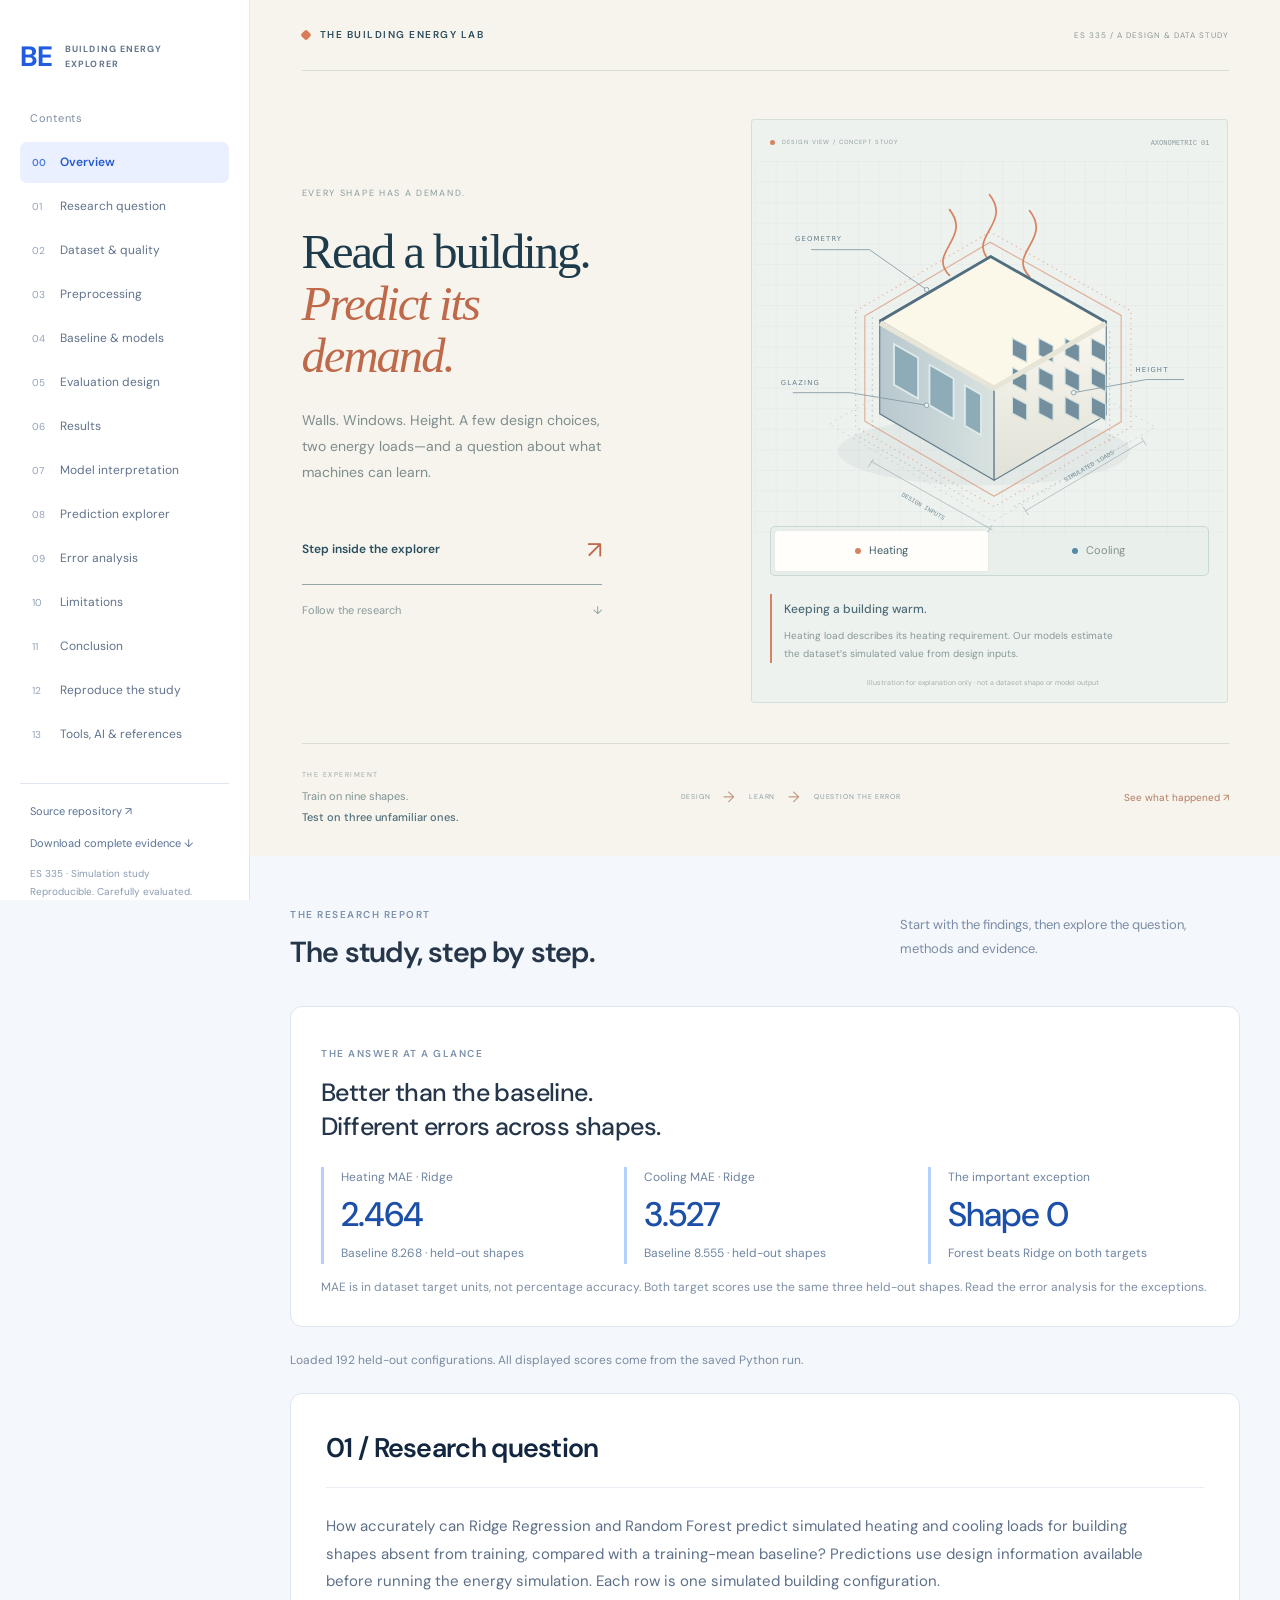
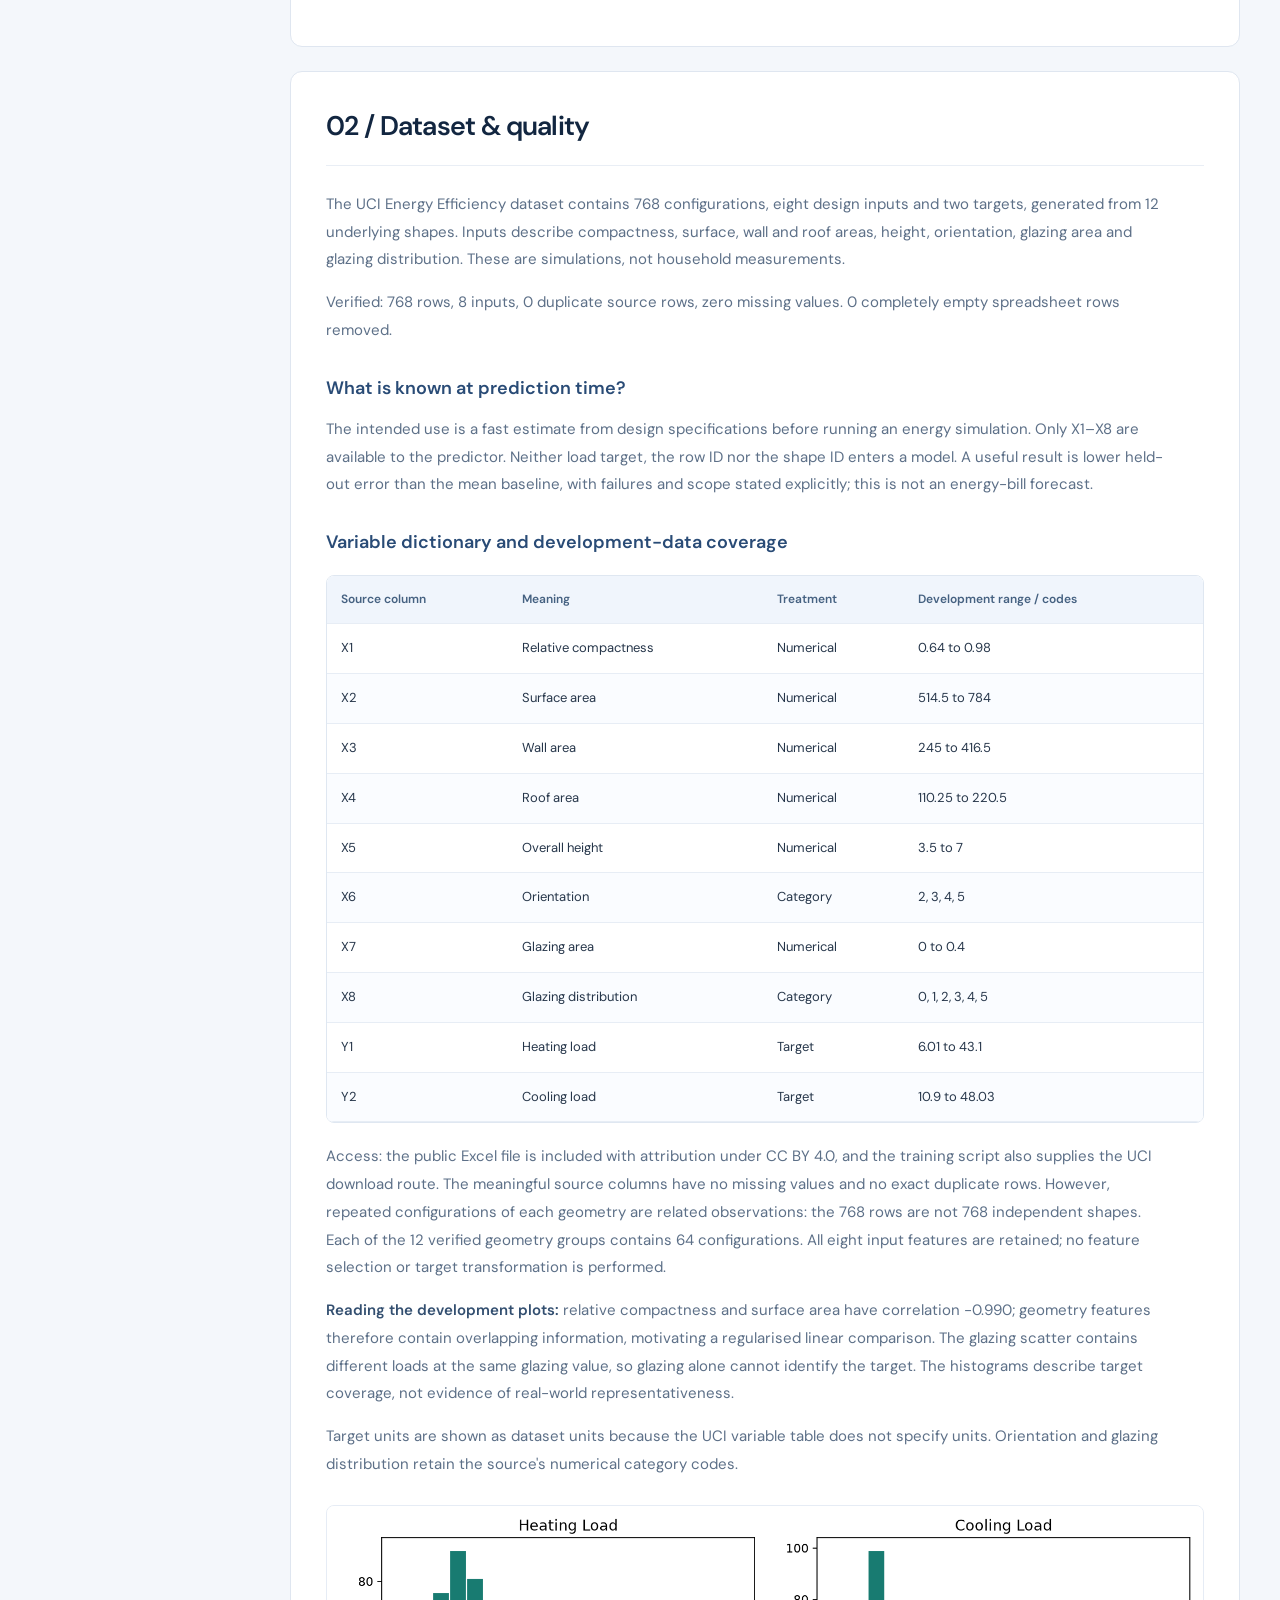
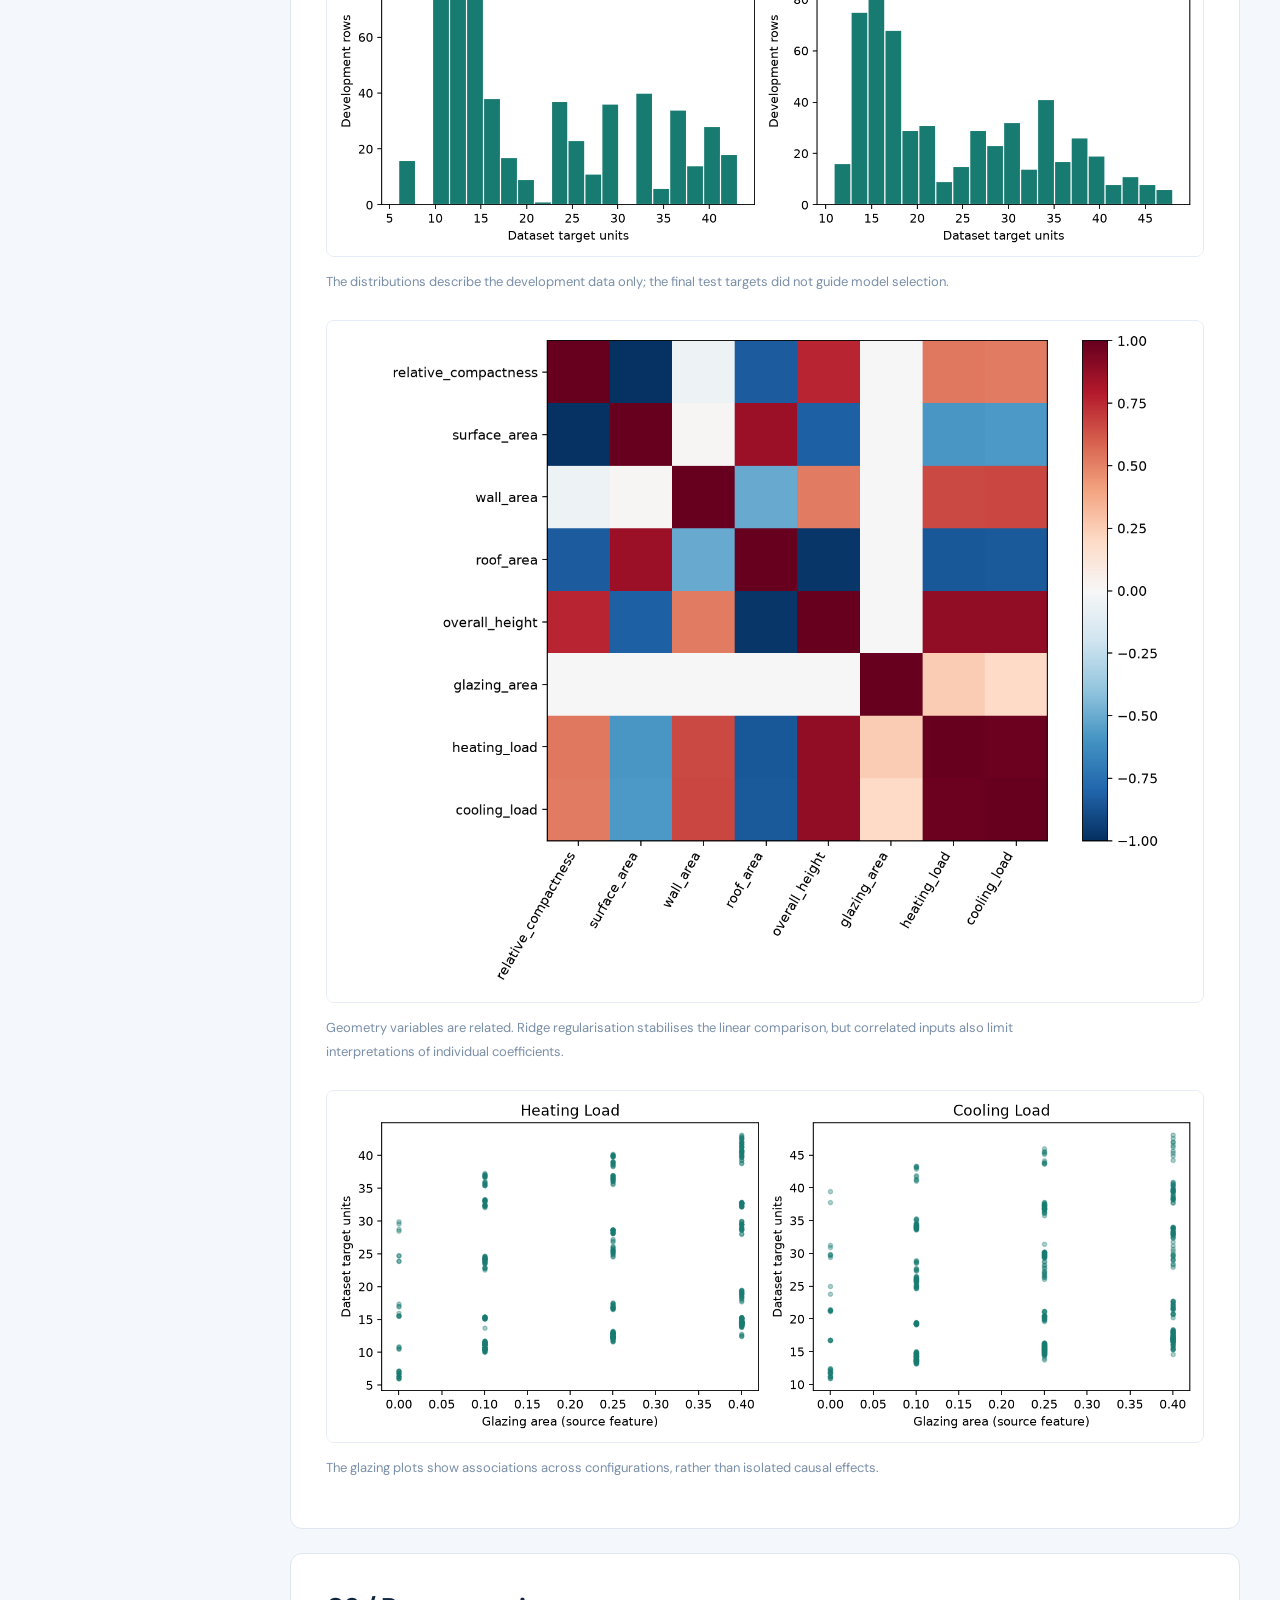
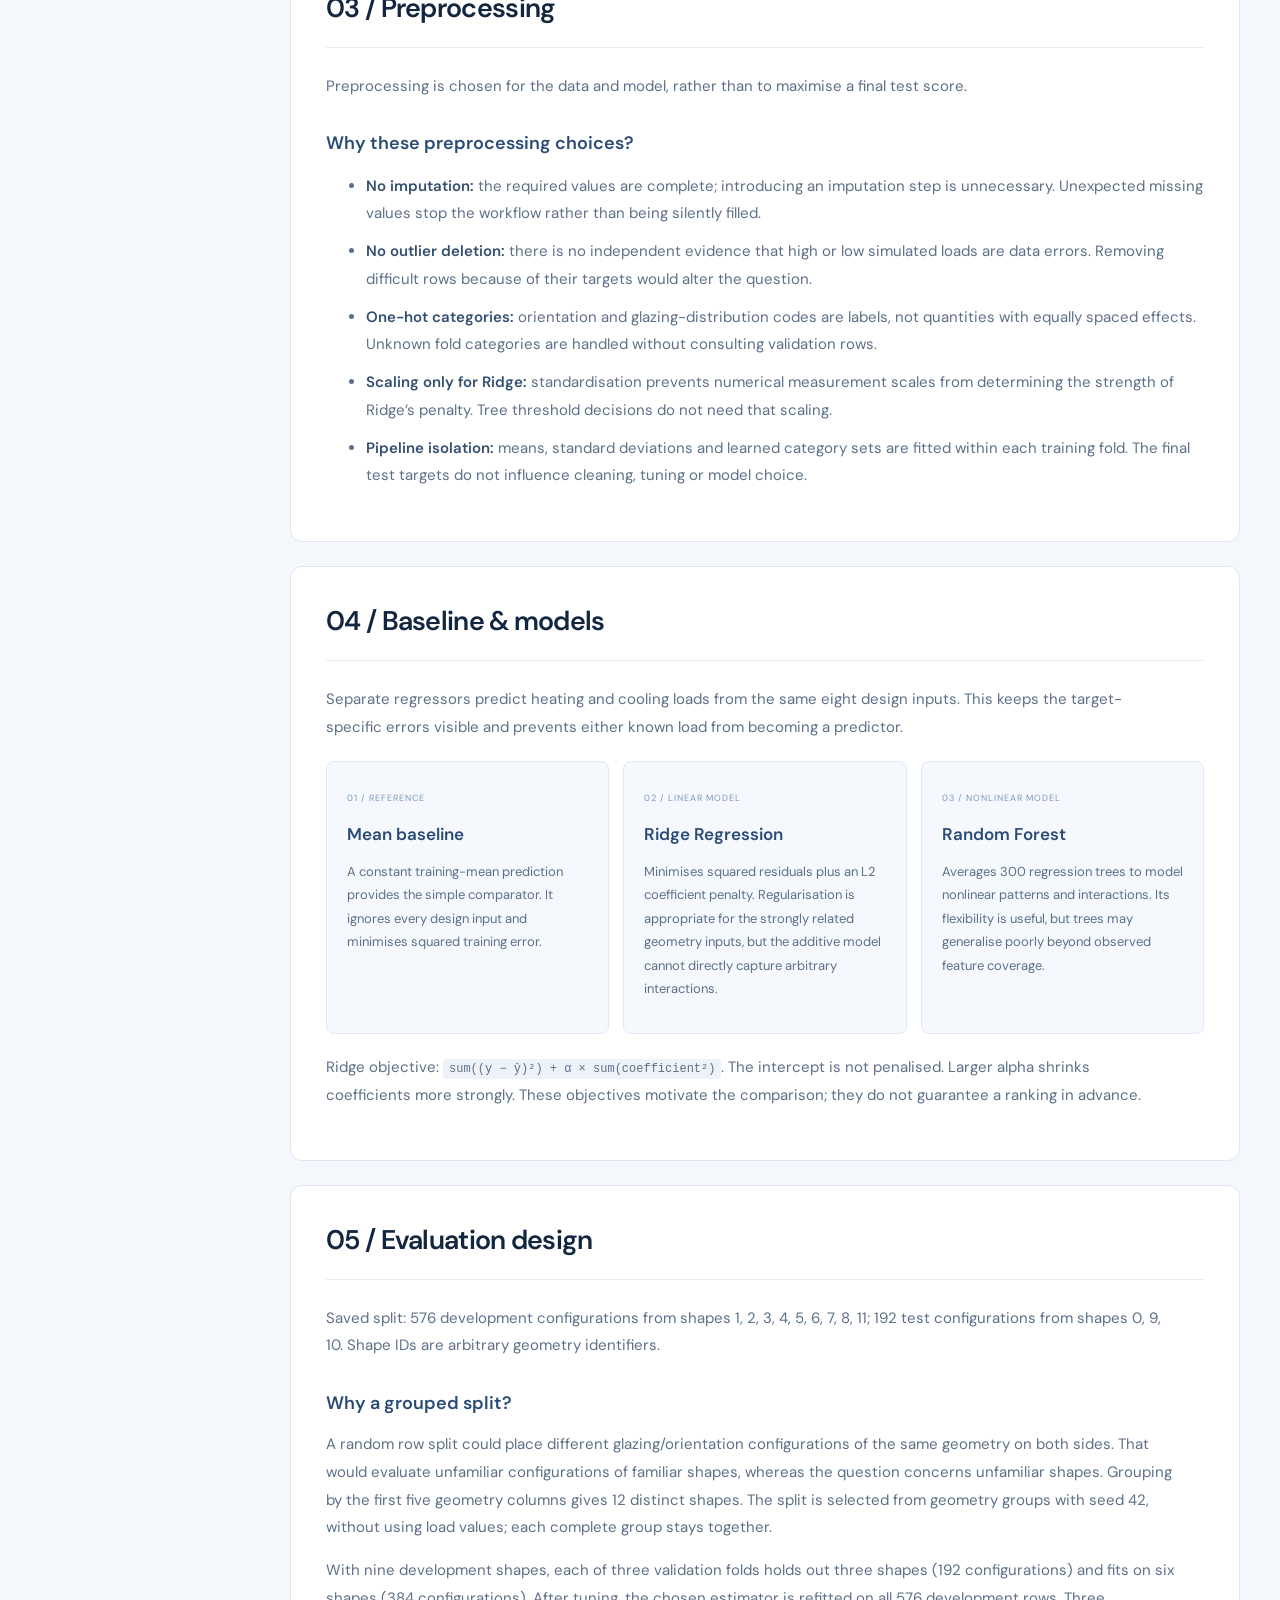
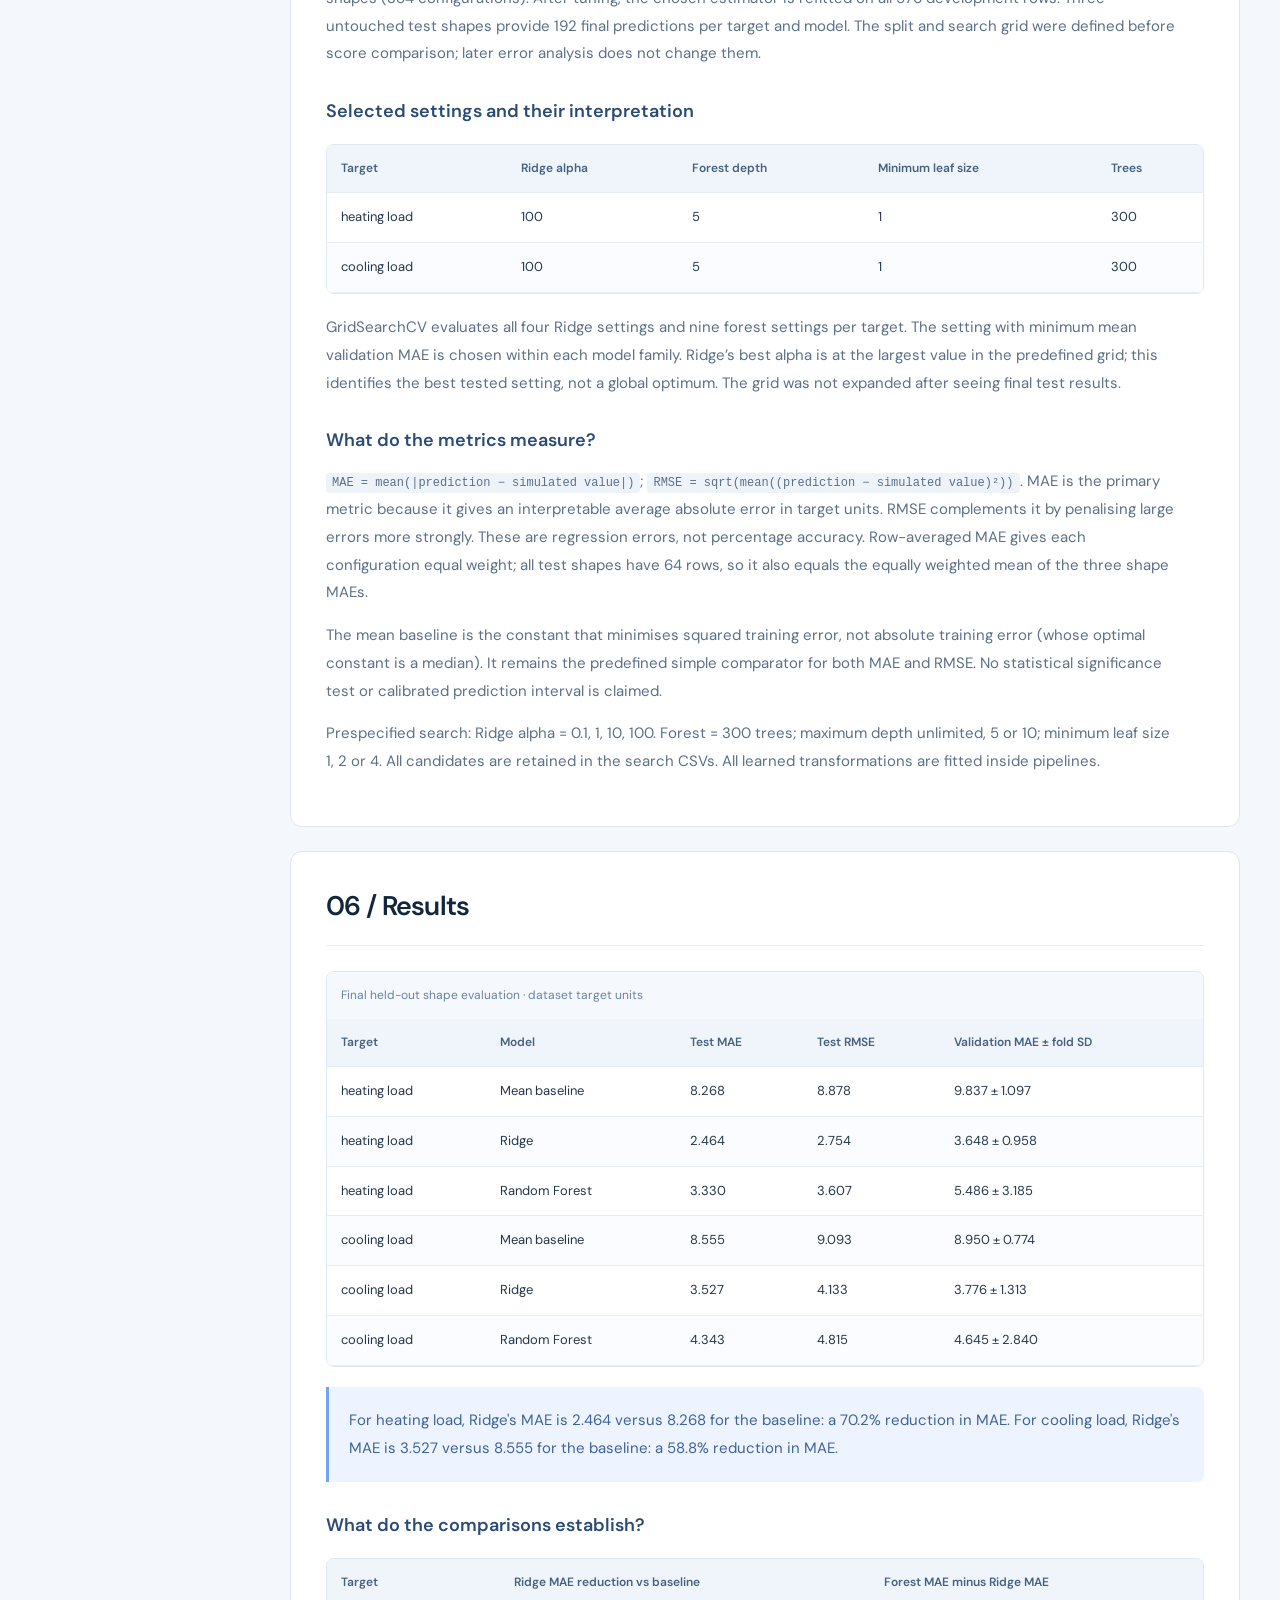
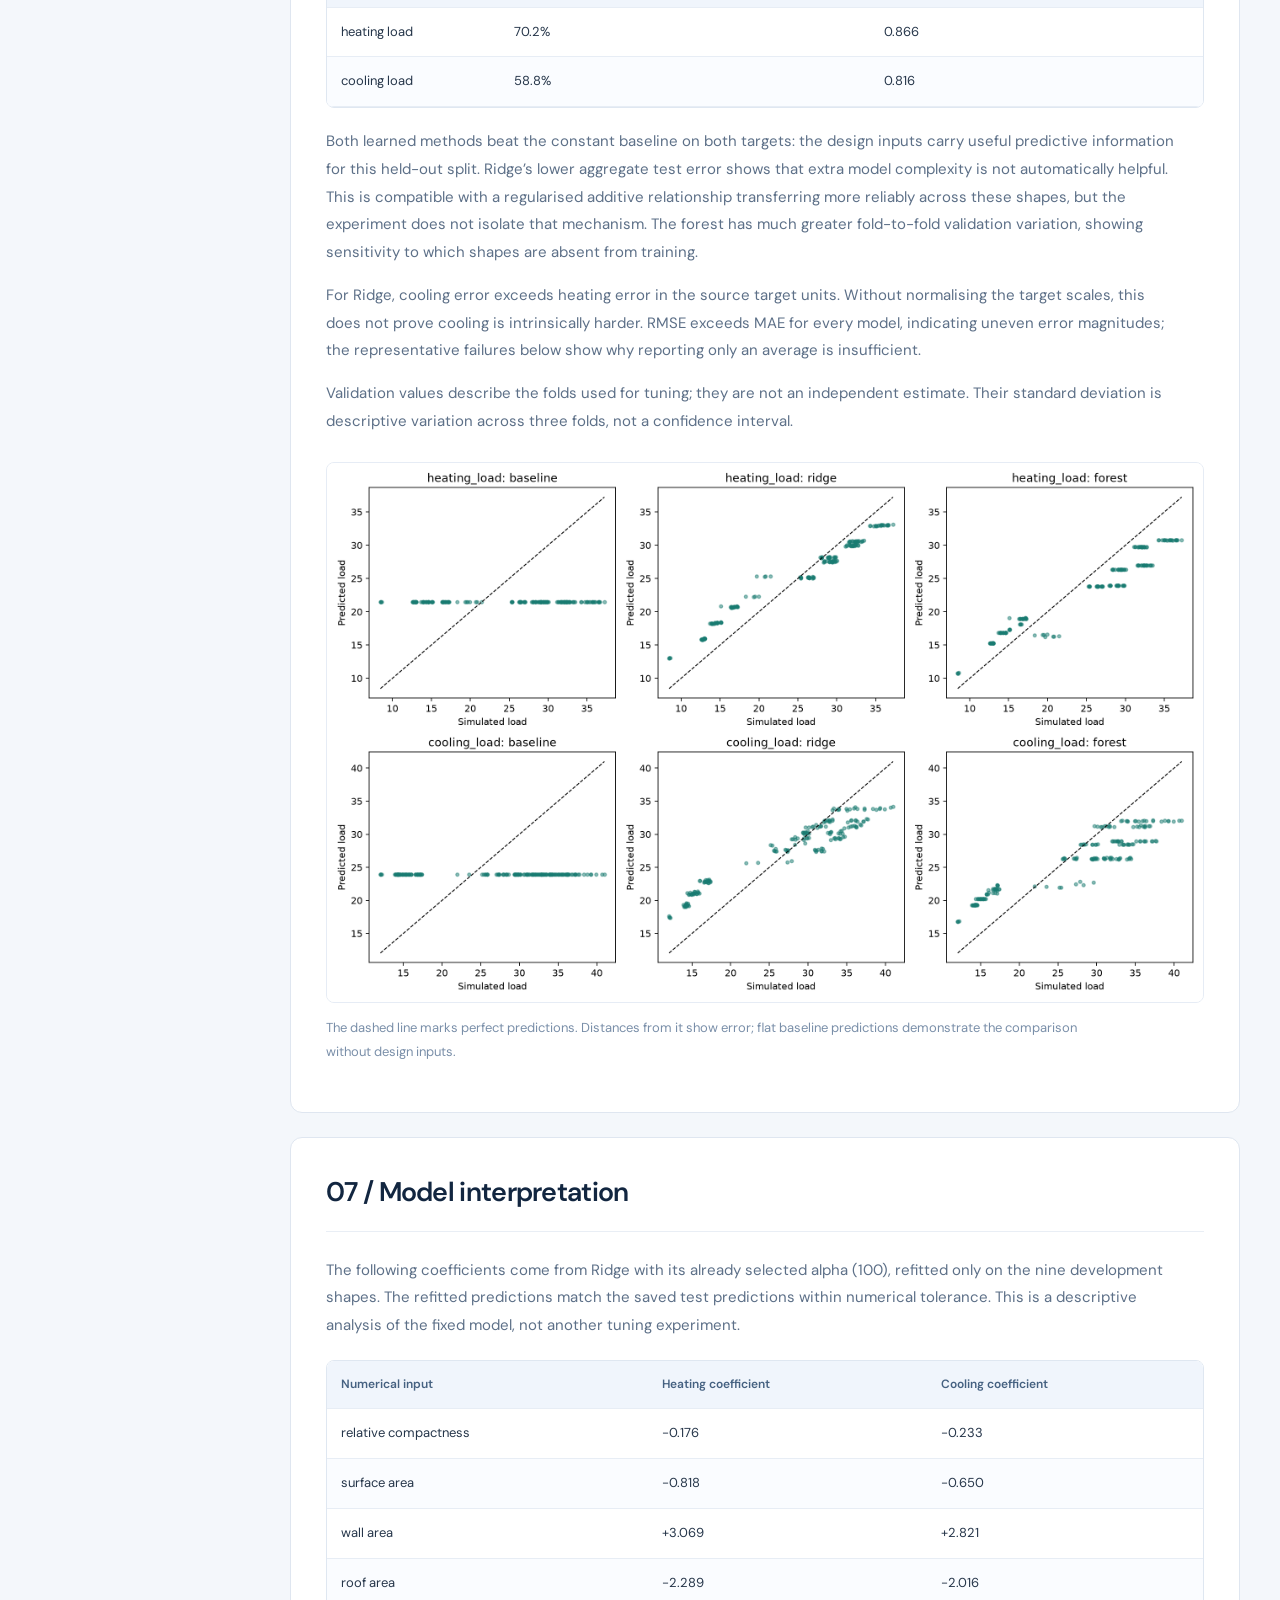
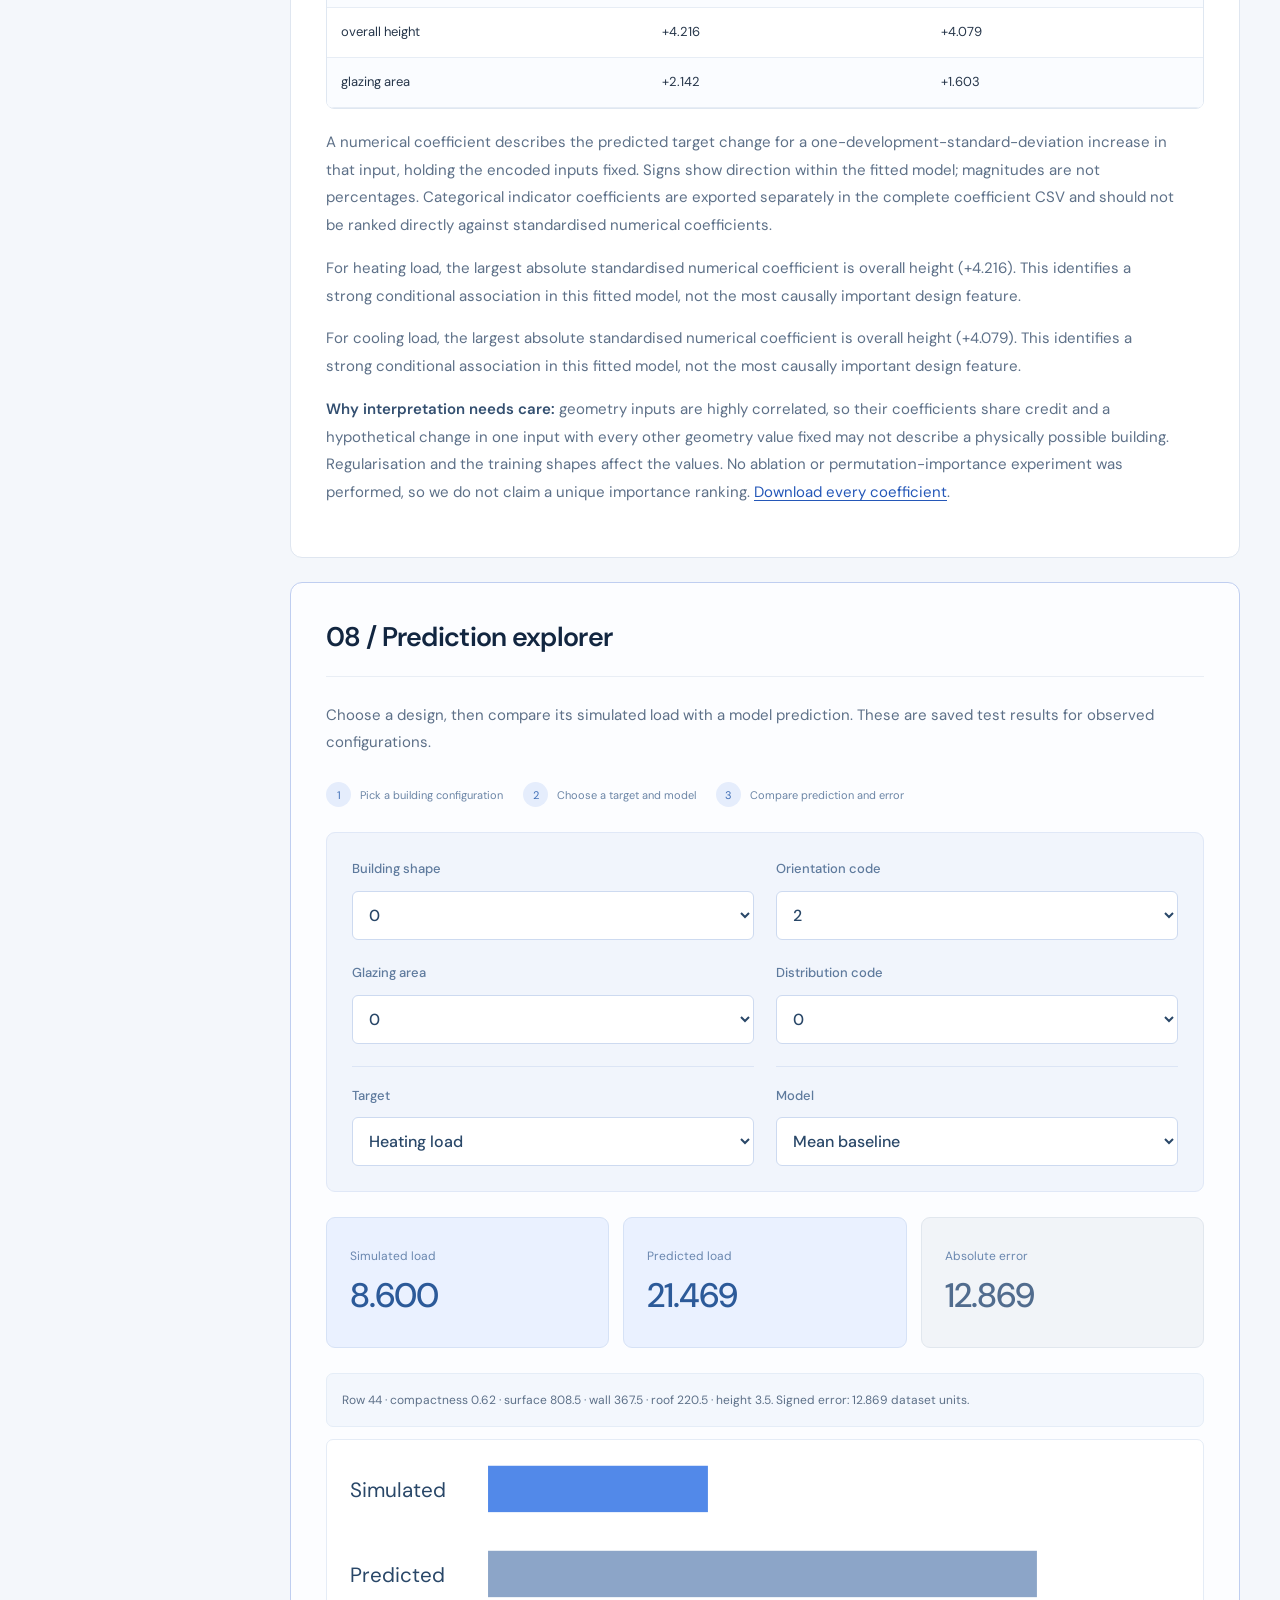
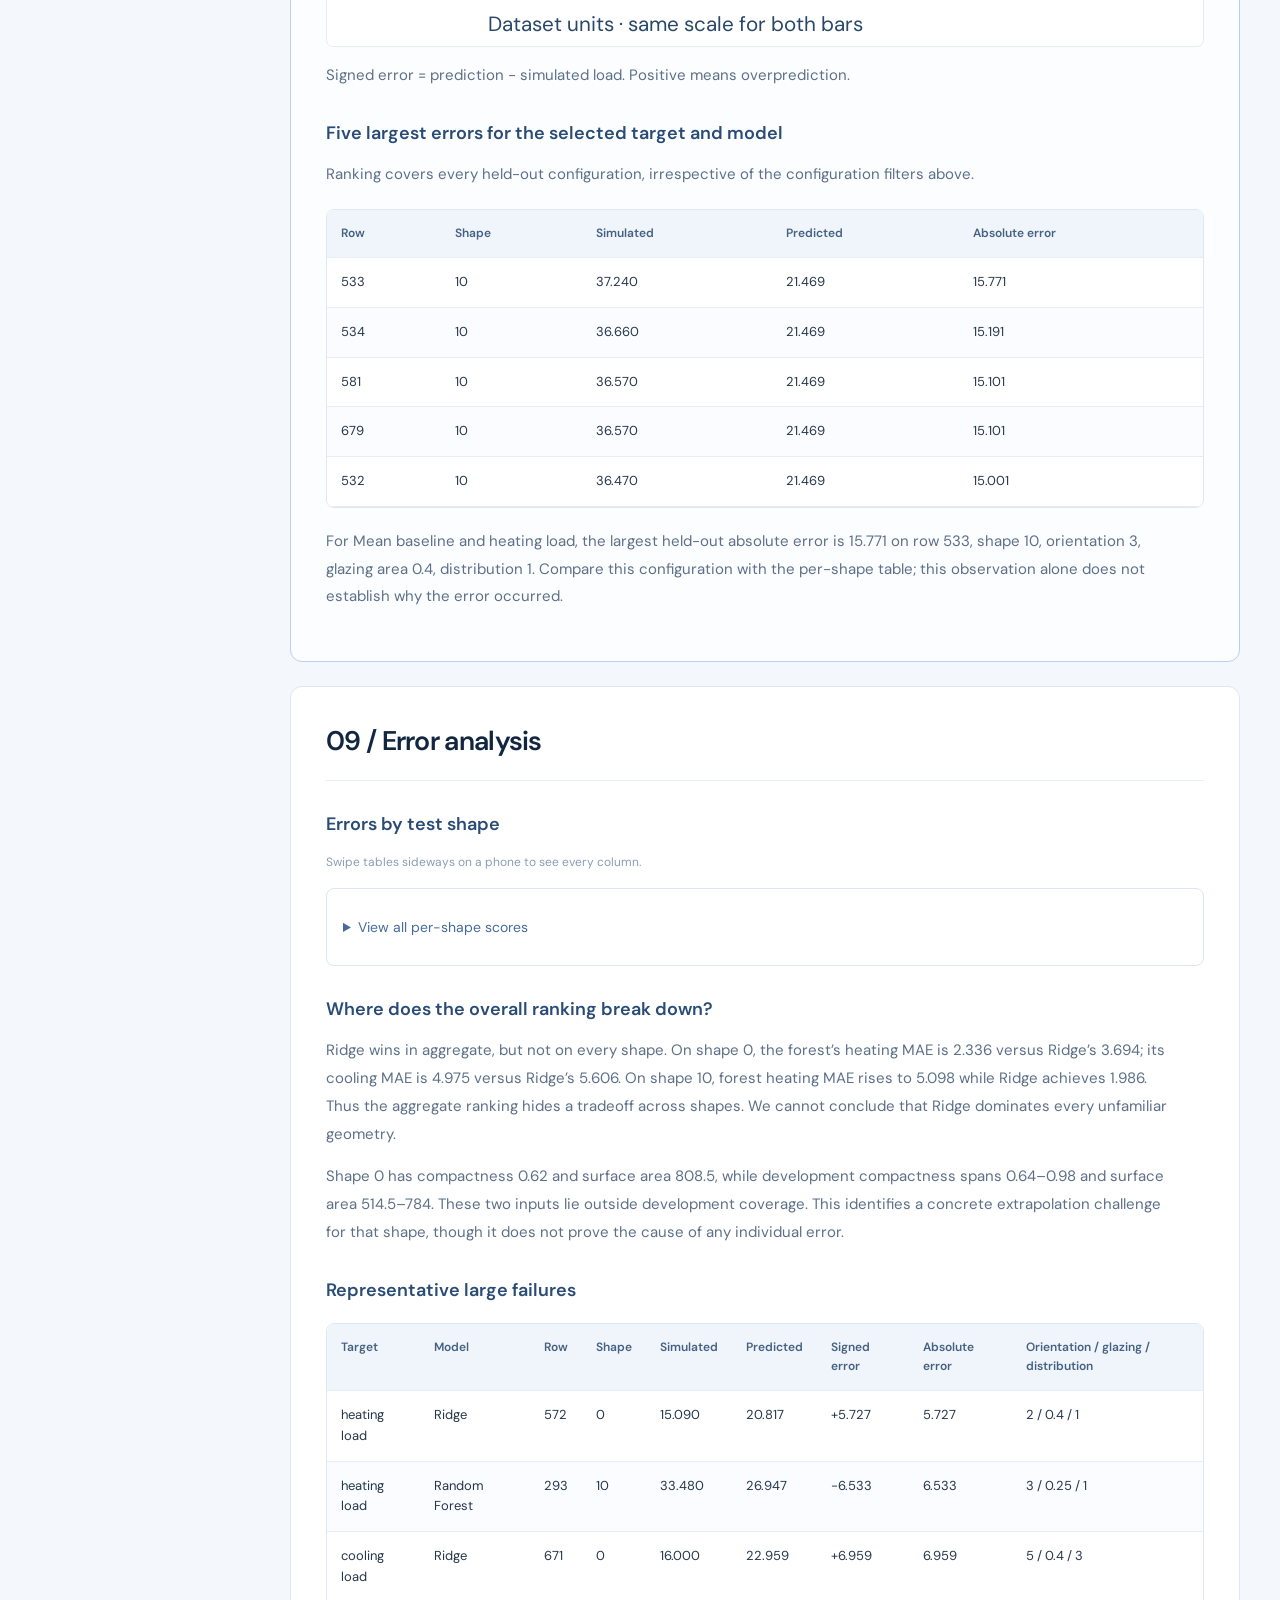
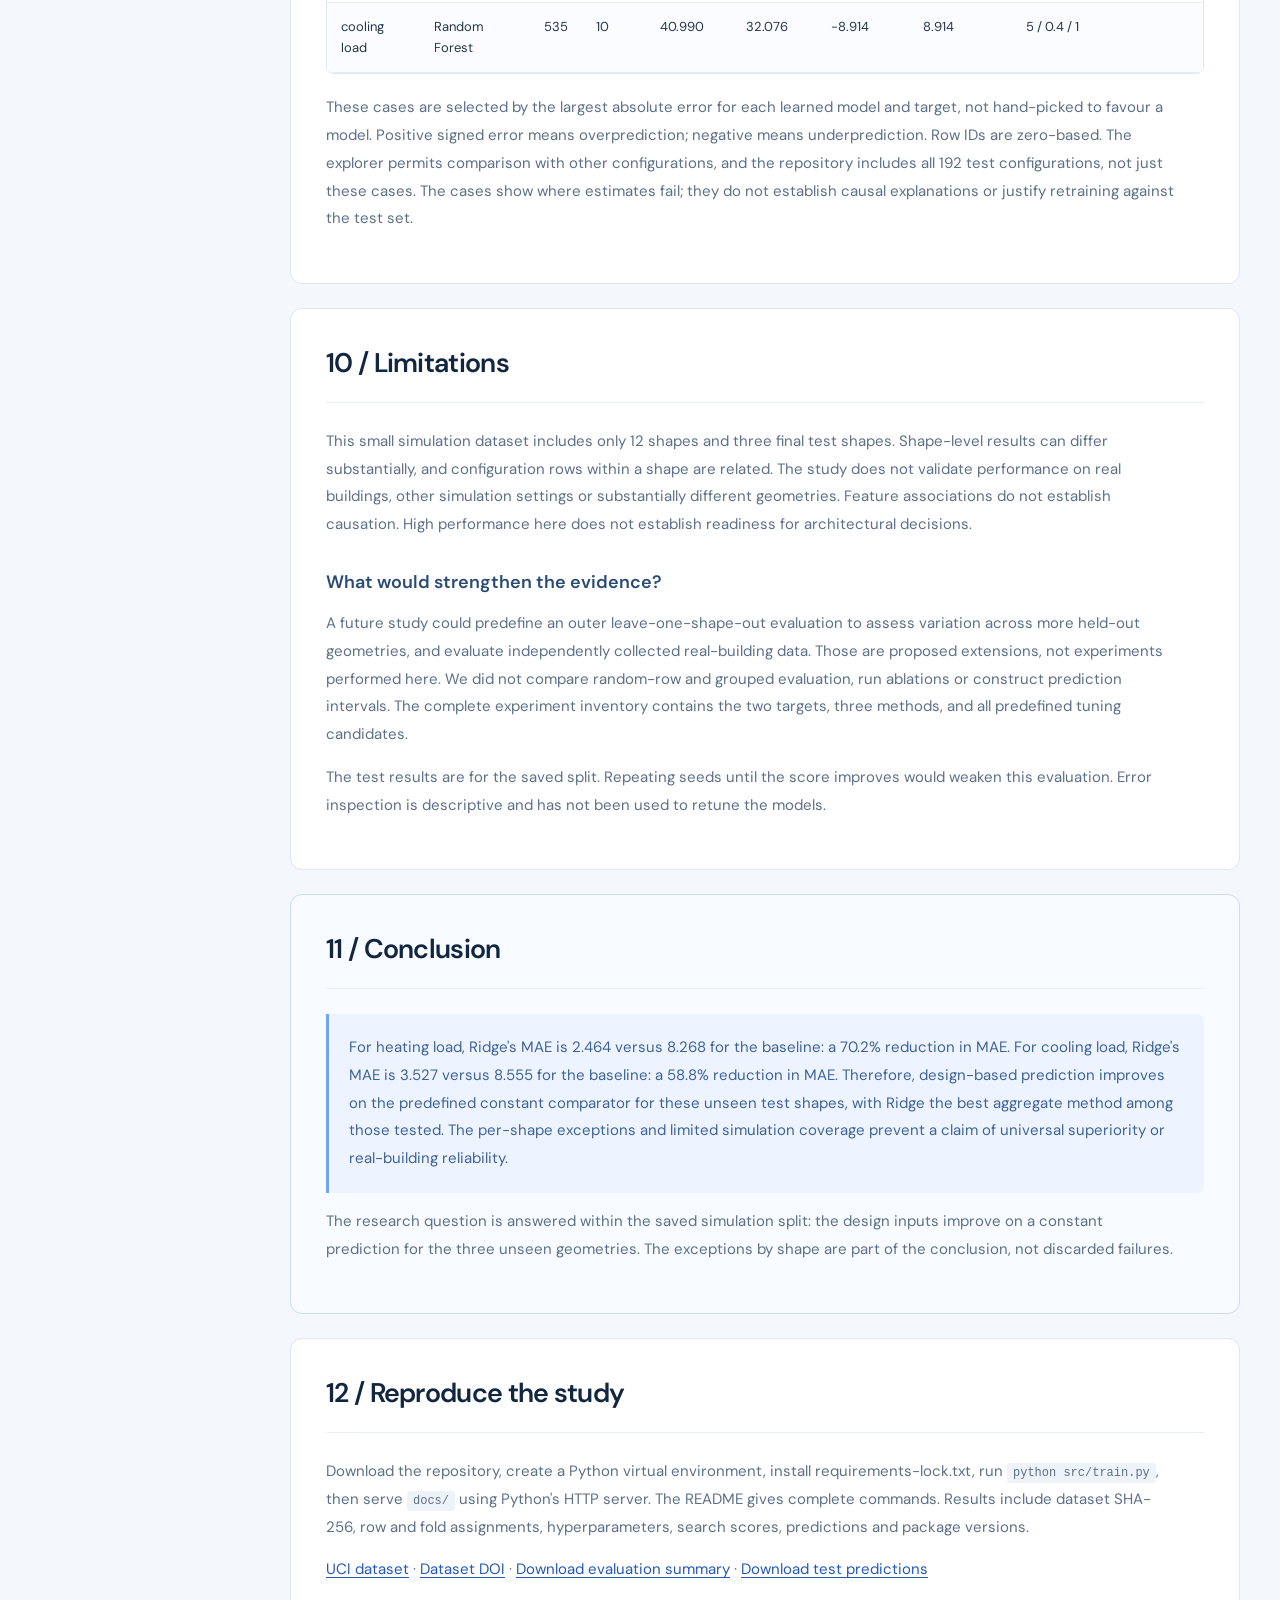
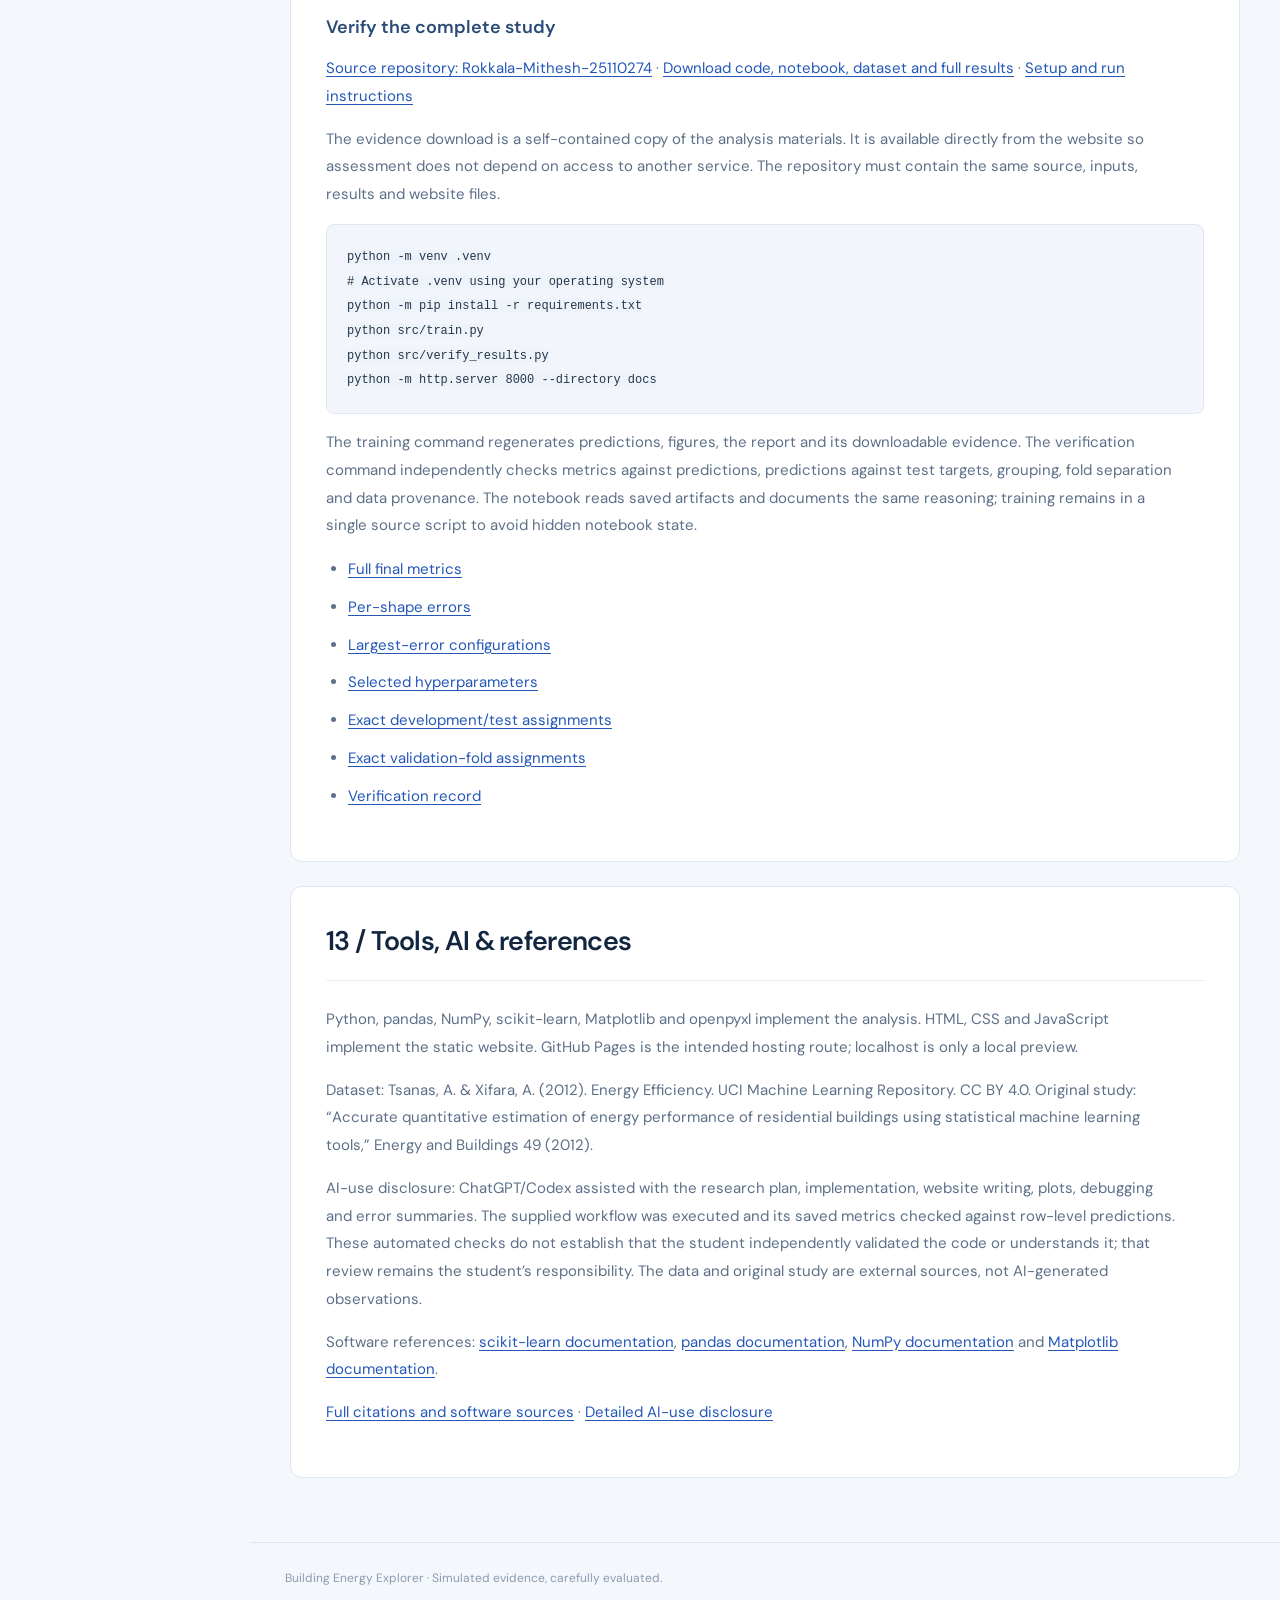
==== commit 4dd8c18b: "Create original interactive building energy lab landing" ====
--- a/docs/index.html
+++ b/docs/index.html
@@ -1,6 +1,6 @@
 <!doctype html>
-<html lang="en"><head><meta charset="utf-8"><meta name="viewport" content="width=device-width,initial-scale=1"><title>Building Energy Explorer</title><link rel="stylesheet" href="style.css"><script src="app.js" defer></script><script src="navigation.js" defer></script></head>
-<body><a class="skip-link" href="#question">Skip to the report</a><aside class="project-sidebar"><a class="sidebar-brand" href="#home">BE<span>BUILDING ENERGY<br>EXPLORER</span></a><details id="sidebar-menu" open><summary>Contents <span>☰</span></summary><nav aria-label="Project sections"><a href="#home" class="sidebar-link"><span>00</span>Overview</a><a href="#question" class="sidebar-link"><span>01</span>Research question</a><a href="#data" class="sidebar-link"><span>02</span>Dataset & quality</a><a href="#preprocessing" class="sidebar-link"><span>03</span>Preprocessing</a><a href="#methods" class="sidebar-link"><span>04</span>Baseline & models</a><a href="#evaluation" class="sidebar-link"><span>05</span>Evaluation design</a><a href="#results" class="sidebar-link"><span>06</span>Results</a><a href="#interpretation" class="sidebar-link"><span>07</span>Model interpretation</a><a href="#explorer" class="sidebar-link"><span>08</span>Prediction explorer</a><a href="#errors" class="sidebar-link"><span>09</span>Error analysis</a><a href="#limits" class="sidebar-link"><span>10</span>Limitations</a><a href="#conclusions" class="sidebar-link"><span>11</span>Conclusion</a><a href="#reproduce" class="sidebar-link"><span>12</span>Reproduce the study</a><a href="#transparency" class="sidebar-link"><span>13</span>Tools, AI & references</a></nav></details><div class="sidebar-footer"><a href="https://github.com/rokkalababu-dotcom/Rokkala-Mithesh-25110274">Source repository ↗</a><a href="evidence/reproducibility.zip">Download complete evidence ↓</a><p>ES 335 · Simulation study<br>Reproducible. Carefully evaluated.</p></div></aside><div class="site-shell"><header id="home" class="project-header"><div class="header-top"><span class="project-label">ES 335 / MACHINE LEARNING</span><a href="https://github.com/rokkalababu-dotcom/Rokkala-Mithesh-25110274">Source code ↗</a></div><div class="header-content"><p class="eyebrow">BUILDING ENERGY EXPLORER</p><h1>Better predictions.<br><span>Clearer understanding.</span></h1><p class="header-description">How well can machine learning estimate heating and cooling loads for building shapes it has never seen?</p><div class="header-actions"><a class="button-primary" href="#explorer">Try the explorer <span>↗</span></a><a class="button-secondary" href="#question">Read the research ↓</a></div><div class="dataset-strip"><div><strong>768</strong><span>configurations</span></div><div><strong>12</strong><span>building shapes</span></div><div><strong>3</strong><span>models compared</span></div></div></div><p class="header-note">A reproducible study of simulated heating and cooling loads.</p></header><main><div class="report-intro"><div><p class="eyebrow">THE RESEARCH REPORT</p><h2>The study, step by step.</h2></div><p>Start with the findings, then explore the question, methods and evidence.</p></div><aside class="key-findings" aria-label="Key findings"><p class="eyebrow">THE ANSWER AT A GLANCE</p><h2>Better than the baseline.<br>Different errors across shapes.</h2><div class="finding-grid"><div><span>Heating MAE · Ridge</span><strong>2.464</strong><small>Baseline 8.268 · held-out shapes</small></div><div><span>Cooling MAE · Ridge</span><strong>3.527</strong><small>Baseline 8.555 · held-out shapes</small></div><div><span>The important exception</span><strong>Shape 0</strong><small>Forest beats Ridge on both targets</small></div></div><p>MAE is in dataset target units, not percentage accuracy. Both target scores use the same three held-out shapes. Read the error analysis for the exceptions.</p></aside><p id="status" role="status">Interactive results are loading; the full report is available below.</p>
+<html lang="en"><head><meta charset="utf-8"><meta name="viewport" content="width=device-width,initial-scale=1"><title>Building Energy Explorer</title><link rel="stylesheet" href="style.css"><script src="app.js" defer></script><script src="navigation.js" defer></script><script src="landing.js" defer></script></head>
+<body><a class="skip-link" href="#question">Skip to the report</a><aside class="project-sidebar"><a class="sidebar-brand" href="#home">BE<span>BUILDING ENERGY<br>EXPLORER</span></a><details id="sidebar-menu" open><summary>Contents <span>☰</span></summary><nav aria-label="Project sections"><a href="#home" class="sidebar-link"><span>00</span>Overview</a><a href="#question" class="sidebar-link"><span>01</span>Research question</a><a href="#data" class="sidebar-link"><span>02</span>Dataset & quality</a><a href="#preprocessing" class="sidebar-link"><span>03</span>Preprocessing</a><a href="#methods" class="sidebar-link"><span>04</span>Baseline & models</a><a href="#evaluation" class="sidebar-link"><span>05</span>Evaluation design</a><a href="#results" class="sidebar-link"><span>06</span>Results</a><a href="#interpretation" class="sidebar-link"><span>07</span>Model interpretation</a><a href="#explorer" class="sidebar-link"><span>08</span>Prediction explorer</a><a href="#errors" class="sidebar-link"><span>09</span>Error analysis</a><a href="#limits" class="sidebar-link"><span>10</span>Limitations</a><a href="#conclusions" class="sidebar-link"><span>11</span>Conclusion</a><a href="#reproduce" class="sidebar-link"><span>12</span>Reproduce the study</a><a href="#transparency" class="sidebar-link"><span>13</span>Tools, AI & references</a></nav></details><div class="sidebar-footer"><a href="https://github.com/rokkalababu-dotcom/Rokkala-Mithesh-25110274">Source repository ↗</a><a href="evidence/reproducibility.zip">Download complete evidence ↓</a><p>ES 335 · Simulation study<br>Reproducible. Carefully evaluated.</p></div></aside><div class="site-shell"><header id="home" class="energy-studio"><div class="studio-top"><a href="#home" class="studio-label"><span class="studio-dot"></span> THE BUILDING ENERGY LAB</a><span>ES 335 / A DESIGN & DATA STUDY</span></div><div class="studio-layout"><div class="studio-copy"><p class="studio-eyebrow">EVERY SHAPE HAS A DEMAND.</p><h1>Read a building.<br><em>Predict its<br>demand.</em></h1><p class="studio-description">Walls. Windows. Height. A few design choices, two energy loads—and a question about what machines can learn.</p><a class="studio-cta" href="#explorer"><span>Step inside the explorer</span><b>↗</b></a><a class="studio-research" href="#question">Follow the research <span>↓</span></a></div><div class="building-lab" data-mode="heating"><div class="lab-head"><span class="lab-live"></span><span>DESIGN VIEW / CONCEPT STUDY</span><span class="lab-view">AXONOMETRIC 01</span></div><div class="lab-drawing"><svg viewBox="0 0 820 650" role="img" aria-labelledby="building-title building-desc"><title id="building-title">A building, viewed as an energy problem</title><desc id="building-desc">Conceptual building illustration. Choose heating or cooling to learn about the two prediction targets. This is not a reconstructed dataset shape or a prediction.</desc><defs><pattern id="blueprint-grid" width="36" height="36" patternUnits="userSpaceOnUse"><path d="M36 0H0V36" fill="none" stroke="#cfd9dc" stroke-width=".7"/></pattern><linearGradient id="wall-light" x2="0" y2="1"><stop stop-color="#faf7ef"/><stop offset="1" stop-color="#e0e1d7"/></linearGradient><linearGradient id="wall-shade"><stop stop-color="#b8c8ce"/><stop offset="1" stop-color="#d8e2e0"/></linearGradient></defs><rect width="820" height="650" fill="url(#blueprint-grid)"/><ellipse cx="400" cy="507" rx="255" ry="60" fill="#24384c" opacity=".05"/><path d="M130 460L403 300 700 465 416 630Z" fill="none" stroke="#b8c5cd" stroke-dasharray="4 7"/><g fill="none" stroke="#8f9faa" stroke-width="1"><path d="M205 465V267M620 490V292M175 478L380 595M652 493L451 605" stroke-dasharray="3 6"/><path d="M203 525L415 645M207 521l-9 14M414 637l-8 14M678 490L472 612M675 483l9 14M469 605l9 14"/></g><g class="thermal-air" fill="none" stroke-width="3" stroke-linecap="round"><path d="M340 200C300 160 380 135 340 85"/><path d="M410 174C370 134 450 109 410 59"/><path d="M480 202C440 162 520 137 480 87"/></g><path d="M218 279L412 166 614 281 418 395Z" fill="#fbf7e9" stroke="#647d8b" stroke-width="2"/><path d="M218 279L418 395V558L218 442Z" fill="url(#wall-shade)" stroke="#647d8b" stroke-width="2"/><path d="M418 395L614 281V444L418 558Z" fill="url(#wall-light)" stroke="#647d8b" stroke-width="2"/><g fill="#738f9e" stroke="#d3e1e1" stroke-width="2"><path d="M450 310l25 13v29l-25-13z"/><path d="M450 361l25 13v29l-25-13z"/><path d="M450 412l25 13v29l-25-13z"/><path d="M496 310l25 13v29l-25-13z"/><path d="M496 361l25 13v29l-25-13z"/><path d="M496 412l25 13v29l-25-13z"/><path d="M542 310l25 13v29l-25-13z"/><path d="M542 361l25 13v29l-25-13z"/><path d="M542 412l25 13v29l-25-13z"/><path d="M588 310l25 13v29l-25-13z"/><path d="M588 361l25 13v29l-25-13z"/><path d="M588 412l25 13v29l-25-13z"/></g><g class="front-glazing" fill="#8eacb7" stroke="#e0ebeb" stroke-width="3"><path d="M243 320l42 24v71l-42-24z"/><path d="M305 356l42 24v71l-42-24z"/><path d="M367 392l28 16v71l-28-16z"/></g><path d="M218 280L412 167 614 282" stroke="#516f80" stroke-width="5" fill="none"/><path d="M219 283L418 397 613 284" stroke="#e7e5d7" stroke-width="9" fill="none"/><g class="load-contour" fill="none" stroke-width="2" opacity=".6"><path d="M192 271L411 142 640 270V456L418 586 192 455Z"/><path d="M176 262L411 124 657 262V465L418 604 176 465Z" stroke-dasharray="2 7"/></g><g stroke="#8499a4" stroke-width="1.5" fill="none"><path d="M300 225L200 155H98"/><circle cx="300" cy="225" r="4" fill="#eff4f2"/><path d="M557 405L684 382H750"/><circle cx="557" cy="405" r="4" fill="#eff4f2"/><path d="M300 427L166 405H66"/><circle cx="300" cy="427" r="4" fill="#eff4f2"/></g><g fill="#657d8a" font-family="system-ui,sans-serif" font-size="12" letter-spacing="2"><text x="70" y="140">GEOMETRY</text><text x="665" y="368">HEIGHT</text><text x="45" y="391">GLAZING</text></g><g fill="#718b97" font-family="monospace" font-size="11"><text x="255" y="585" transform="rotate(30 255 585)">DESIGN INPUTS</text><text x="543" y="561" transform="rotate(-30 543 561)">SIMULATED LOADS</text></g></svg></div><div class="target-switch" role="group" aria-label="Learn about the prediction targets"><button id="intro-heating" aria-pressed="true"><span class="target-dot heating"></span>Heating</button><button id="intro-cooling" aria-pressed="false"><span class="target-dot cooling"></span>Cooling</button></div><div class="target-note" aria-live="polite"><strong id="intro-target-name">Keeping a building warm.</strong><p id="intro-target-description">Heating load describes its heating requirement. Our models estimate the dataset’s simulated value from design inputs.</p></div><p class="drawing-note">Illustration for explanation only · not a dataset shape or model output</p></div></div><div class="studio-bottom"><p><span>THE EXPERIMENT</span>Train on nine shapes.<br><strong>Test on three unfamiliar ones.</strong></p><div class="studio-flow"><span>DESIGN</span><i>→</i><span>LEARN</span><i>→</i><span>QUESTION THE ERROR</span></div><a href="#results">See what happened ↗</a></div></header><main><div class="report-intro"><div><p class="eyebrow">THE RESEARCH REPORT</p><h2>The study, step by step.</h2></div><p>Start with the findings, then explore the question, methods and evidence.</p></div><aside class="key-findings" aria-label="Key findings"><p class="eyebrow">THE ANSWER AT A GLANCE</p><h2>Better than the baseline.<br>Different errors across shapes.</h2><div class="finding-grid"><div><span>Heating MAE · Ridge</span><strong>2.464</strong><small>Baseline 8.268 · held-out shapes</small></div><div><span>Cooling MAE · Ridge</span><strong>3.527</strong><small>Baseline 8.555 · held-out shapes</small></div><div><span>The important exception</span><strong>Shape 0</strong><small>Forest beats Ridge on both targets</small></div></div><p>MAE is in dataset target units, not percentage accuracy. Both target scores use the same three held-out shapes. Read the error analysis for the exceptions.</p></aside><p id="status" role="status">Interactive results are loading; the full report is available below.</p>
 <section id="question"><h2>01 / Research question</h2><p>How accurately can Ridge Regression and Random Forest predict simulated heating and cooling loads for building shapes absent from training, compared with a training-mean baseline? Predictions use design information available before running the energy simulation. Each row is one simulated building configuration.</p></section><section id="data"><h2>02 / Dataset & quality</h2><p>The UCI Energy Efficiency dataset contains 768 configurations, eight design inputs and two targets, generated from 12 underlying shapes. Inputs describe compactness, surface, wall and roof areas, height, orientation, glazing area and glazing distribution. These are simulations, not household measurements.</p><p id="audit">Verified 768 configurations, eight predictors, two targets, 12 geometry groups of 64 rows, zero missing values and zero duplicate source rows.</p><h3>What is known at prediction time?</h3><p>The intended use is a fast estimate from design specifications before running an energy simulation. Only X1–X8 are available to the predictor. Neither load target, the row ID nor the shape ID enters a model. A useful result is lower held-out error than the mean baseline, with failures and scope stated explicitly; this is not an energy-bill forecast.</p><h3>Variable dictionary and development-data coverage</h3><div class="scroll"><table><thead><tr><th scope="col">Source column</th><th scope="col">Meaning</th><th scope="col">Treatment</th><th scope="col">Development range / codes</th></tr></thead><tbody><tr><td>X1</td><td>Relative compactness</td><td>Numerical</td><td>0.64 to 0.98</td></tr><tr><td>X2</td><td>Surface area</td><td>Numerical</td><td>514.5 to 784</td></tr><tr><td>X3</td><td>Wall area</td><td>Numerical</td><td>245 to 416.5</td></tr><tr><td>X4</td><td>Roof area</td><td>Numerical</td><td>110.25 to 220.5</td></tr><tr><td>X5</td><td>Overall height</td><td>Numerical</td><td>3.5 to 7</td></tr><tr><td>X6</td><td>Orientation</td><td>Category</td><td>2, 3, 4, 5</td></tr><tr><td>X7</td><td>Glazing area</td><td>Numerical</td><td>0 to 0.4</td></tr><tr><td>X8</td><td>Glazing distribution</td><td>Category</td><td>0, 1, 2, 3, 4, 5</td></tr><tr><td>Y1</td><td>Heating load</td><td>Target</td><td>6.01 to 43.1</td></tr><tr><td>Y2</td><td>Cooling load</td><td>Target</td><td>10.9 to 48.03</td></tr></tbody></table></div><p>Access: the public Excel file is included with attribution under CC BY 4.0, and the training script also supplies the UCI download route. The meaningful source columns have no missing values and no exact duplicate rows. However, repeated configurations of each geometry are related observations: the 768 rows are not 768 independent shapes. Each of the 12 verified geometry groups contains 64 configurations. All eight input features are retained; no feature selection or target transformation is performed.</p><p><strong>Reading the development plots:</strong> relative compactness and surface area have correlation -0.990; geometry features therefore contain overlapping information, motivating a regularised linear comparison. The glazing scatter contains different loads at the same glazing value, so glazing alone cannot identify the target. The histograms describe target coverage, not evidence of real-world representativeness.</p><p>Target units are shown as dataset units because the UCI variable table does not specify units. Orientation and glazing distribution retain the source's numerical category codes.</p><img src="figures/distributions.png" alt="Development-set heating and cooling load distributions"><p>The distributions describe the development data only; the final test targets did not guide model selection.</p><img src="figures/correlations.png" alt="Development-set numerical correlations"><p>Geometry variables are related. Ridge regularisation stabilises the linear comparison, but correlated inputs also limit interpretations of individual coefficients.</p><img src="figures/glazing.png" alt="Development-set glazing area versus loads"><p>The glazing plots show associations across configurations, rather than isolated causal effects.</p></section>
 <section id="preprocessing"><h2>03 / Preprocessing</h2><p>Preprocessing is chosen for the data and model, rather than to maximise a final test score.</p><h3>Why these preprocessing choices?</h3><ul><li><strong>No imputation:</strong> the required values are complete; introducing an imputation step is unnecessary. Unexpected missing values stop the workflow rather than being silently filled.</li><li><strong>No outlier deletion:</strong> there is no independent evidence that high or low simulated loads are data errors. Removing difficult rows because of their targets would alter the question.</li><li><strong>One-hot categories:</strong> orientation and glazing-distribution codes are labels, not quantities with equally spaced effects. Unknown fold categories are handled without consulting validation rows.</li><li><strong>Scaling only for Ridge:</strong> standardisation prevents numerical measurement scales from determining the strength of Ridge’s penalty. Tree threshold decisions do not need that scaling.</li><li><strong>Pipeline isolation:</strong> means, standard deviations and learned category sets are fitted within each training fold. The final test targets do not influence cleaning, tuning or model choice.</li></ul></section>
 <section id="methods"><h2>04 / Baseline & models</h2><p>Separate regressors predict heating and cooling loads from the same eight design inputs. This keeps the target-specific errors visible and prevents either known load from becoming a predictor.</p><div class="method-grid"><article><span>01 / REFERENCE</span><h3>Mean baseline</h3><p>A constant training-mean prediction provides the simple comparator. It ignores every design input and minimises squared training error.</p></article><article><span>02 / LINEAR MODEL</span><h3>Ridge Regression</h3><p>Minimises squared residuals plus an L2 coefficient penalty. Regularisation is appropriate for the strongly related geometry inputs, but the additive model cannot directly capture arbitrary interactions.</p></article><article><span>03 / NONLINEAR MODEL</span><h3>Random Forest</h3><p>Averages 300 regression trees to model nonlinear patterns and interactions. Its flexibility is useful, but trees may generalise poorly beyond observed feature coverage.</p></article></div><p>Ridge objective: <code>sum((y − ŷ)²) + α × sum(coefficient²)</code>. The intercept is not penalised. Larger alpha shrinks coefficients more strongly. These objectives motivate the comparison; they do not guarantee a ranking in advance.</p></section>
--- a/docs/style.css
+++ b/docs/style.css
@@ -6,3 +6,10 @@
 @media(max-width:600px){body{padding-bottom:73px}.project-sidebar{padding:11px 17px}.sidebar-brand{font-size:23px}.sidebar-brand>span{font-size:6px}.project-sidebar summary{right:14px;top:8px;font-size:12px;padding:8px 12px}.project-sidebar nav{grid-template-columns:1fr;gap:1px;padding-top:17px;max-height:70dvh}.sidebar-link{font-size:14px;padding:12px 14px}.sidebar-link>span{font-size:11px}.project-header{padding:0 24px 24px}.header-top{padding:22px 0}.project-label{font-size:8px;letter-spacing:.8px}.header-top>a{font-size:11px}.header-content{padding:34px 0 22px}.header-content .eyebrow{font-size:9px;margin-bottom:18px}h1{font-size:37px;line-height:1.13;letter-spacing:-1.6px;margin-bottom:22px}.header-description{font-size:16px;line-height:1.75}.header-actions{display:flex;flex-direction:column;align-items:stretch;gap:12px;margin-top:27px}.button-primary{font-size:15px;padding:14px 18px;min-height:50px}.button-secondary{font-size:14px;justify-content:center;padding:10px}.dataset-strip{display:grid;grid-template-columns:repeat(3,1fr);gap:12px;margin-top:25px;padding-top:22px}.dataset-strip>div{display:block}.dataset-strip strong{font-size:26px}.dataset-strip span{font-size:10px;line-height:1.6}.header-note{font-size:10px;line-height:1.7}main{padding:26px 14px}.report-intro{padding:0 9px;margin-bottom:22px}.report-intro h2{font-size:26px;letter-spacing:-.8px}.report-intro>p{font-size:14px;line-height:1.75}.eyebrow{font-size:9px}.key-findings{padding:22px 20px}.key-findings h2{font-size:23px;margin-bottom:22px}.finding-grid{grid-template-columns:1fr;gap:20px}.finding-grid>div{display:grid;grid-template-columns:1fr auto;align-items:center;gap:3px 12px;padding-left:14px}.finding-grid strong{grid-column:2;grid-row:1/3;font-size:29px}.finding-grid span{font-size:12px}.finding-grid small{font-size:11px}.key-findings>p:last-child{margin-top:24px;font-size:12px}#status{font-size:11px;padding:0 8px;line-height:1.7}main section{padding:25px 20px;border-radius:10px;margin-bottom:18px}main section h2{font-size:24px;line-height:1.35;letter-spacing:-.6px;padding-bottom:17px;margin-bottom:22px}h3{font-size:18px;line-height:1.4;margin-top:26px}p,li{font-size:15px;line-height:1.8}ul,ol{padding-left:20px}li{margin:12px 0}main img{margin-top:22px}main img+p{font-size:13px;line-height:1.7}.method-grid p{font-size:14px}.method-grid h3{font-size:18px}.method-grid article>span{font-size:10px}.scroll{margin:18px 0}table{min-width:480px;font-size:13px}th{font-size:12px}th,td{padding:13px;min-width:90px}#finding,#conclusion{padding:16px;font-size:15px}.explorer-steps{display:block;margin:20px 0}.explorer-steps li{font-size:12px;margin:12px 0;gap:12px}.filters{grid-template-columns:1fr;padding:18px;gap:18px;margin-top:20px}label{font-size:14px;gap:9px}select{font-size:16px;min-height:50px;padding:13px}.filters .model-control{padding-top:0;border:0}.filters .target-control{padding-top:20px;margin-top:2px}.cards{grid-template-columns:1fr;gap:10px;margin:20px 0}.card{display:flex;align-items:center;justify-content:space-between;gap:15px;padding:16px 18px}.card span{font-size:14px}.card strong{font-size:31px;line-height:1.3;letter-spacing:-.7px}#configuration{font-size:12px;line-height:1.8;padding:13px}svg#bars{min-height:120px}.table-hint{font-size:12px}.evidence-details{padding:12px}.evidence-details summary{font-size:14px;line-height:1.6}pre{padding:15px;font-size:12px}code{font-size:12px}footer{padding:25px 22px;font-size:11px}.mobile-shortcuts{position:fixed;bottom:0;left:0;right:0;z-index:25;background:#fffffffa;border-top:1px solid #dfe7f4;display:grid;grid-template-columns:repeat(3,1fr);padding:9px 12px calc(9px + env(safe-area-inset-bottom));backdrop-filter:blur(12px)}.mobile-shortcuts a{display:flex;flex-direction:column;align-items:center;justify-content:center;gap:1px;min-height:44px;font-size:18px;color:#6081b2;text-decoration:none}.mobile-shortcuts span{font-size:10px;font-weight:500}.mobile-shortcuts a:nth-child(2){color:#245ee8}.mobile-cards{display:block;min-width:0;background:transparent}.mobile-cards caption{display:block;font-size:12px;line-height:1.6}.mobile-cards thead{position:absolute;width:1px;height:1px;overflow:hidden;clip-path:inset(50%)}.mobile-cards tbody{display:grid;gap:12px;padding:12px}.mobile-cards tr{display:block;background:#fff!important;border:1px solid #dee7f4;border-radius:7px;overflow:hidden}.mobile-cards td{display:flex;justify-content:space-between;align-items:baseline;gap:16px;min-width:0;font-size:13px;padding:10px 13px;border-bottom:1px solid #edf1f7;text-align:right}.mobile-cards td:before{content:attr(data-label);font-size:11px;color:#7a8fa9;text-align:left;max-width:50%;flex-shrink:0}.mobile-cards td:last-child{border:0}.mobile-cards td:first-child{background:#f2f6fd;color:#456a9d;font-weight:600}.mobile-cards td:nth-child(2){font-weight:600;color:#294f83}}
 @media(max-width:360px){h1{font-size:32px}.project-header{padding-left:20px;padding-right:20px}main section{padding:22px 17px}.finding-grid strong{font-size:25px}}
 @media(prefers-reduced-motion:reduce){html{scroll-behavior:auto}}
+
+/* Original design-lab landing page */
+.energy-studio{background:#f6f4ed;color:#213b4e;padding:0 5%;overflow:hidden}.studio-top{display:flex;justify-content:space-between;align-items:center;gap:20px;padding:26px 0;border-bottom:1px solid #daddd4}.studio-label{display:flex;align-items:center;gap:10px;text-decoration:none;color:#2c4c5c;font-size:10px;letter-spacing:1.5px;font-weight:600}.studio-dot{width:8px;height:8px;border-radius:2px;background:#d87c59;transform:rotate(45deg)}.studio-top>span{font-size:8px;letter-spacing:1px;color:#8d998f}.studio-layout{display:grid;grid-template-columns:1fr 1.15fr;gap:35px;align-items:center;padding:48px 0 40px}.studio-eyebrow{font-size:9px;letter-spacing:1.7px;color:#8b9c9e;margin:0 0 24px}.studio-copy h1{font-family:Georgia,serif;font-weight:400;font-size:clamp(38px,3.8vw,62px);line-height:1.07;letter-spacing:-2px;color:#1e3b4b;margin-bottom:26px}.studio-copy h1 em{font-style:italic;color:#bf694b;font-weight:400}.studio-description{font-size:14px;max-width:325px;color:#7e8d8d;line-height:1.85;margin-bottom:30px}.studio-cta{display:flex;align-items:center;justify-content:space-between;max-width:300px;gap:20px;border-bottom:1px solid #93a5a9;padding:13px 0;text-decoration:none;color:#294e5e;font-size:12px;font-weight:600}.studio-cta b{font-size:24px;font-weight:400;color:#bf694b}.studio-research{display:flex;justify-content:space-between;align-items:center;font-size:11px;color:#899a9b;text-decoration:none;padding:16px 0;max-width:300px}.building-lab{--thermal:#d78361;background:#eef2ee;border:1px solid #d6dfd9;border-radius:3px;padding:17px 18px 12px;position:relative}.building-lab[data-mode="cooling"]{--thermal:#538aa6}.lab-head{display:flex;align-items:center;gap:7px;font-size:6px;letter-spacing:1px;color:#8c9da2}.lab-live{width:5px;height:5px;background:var(--thermal);border-radius:50%}.lab-view{margin-left:auto;font-family:monospace;font-size:7px;letter-spacing:0}.lab-drawing{margin:12px -15px -15px}.lab-drawing svg{width:100%;height:auto;display:block}.thermal-air,.load-contour{stroke:var(--thermal);transition:stroke .35s}.front-glazing{transition:fill .35s}.building-lab[data-mode="cooling"] .front-glazing{fill:#75acc5}.target-switch{display:flex;border:1px solid #c9d7d5;padding:4px;background:#e9efeb;gap:4px;margin:8px 0 15px;border-radius:5px}.target-switch button{display:flex;justify-content:center;align-items:center;gap:8px;flex:1;padding:9px 12px;background:transparent;border:0;color:#81918f;font-size:11px;border-radius:3px;cursor:pointer;min-height:40px}.target-switch button[aria-pressed="true"]{background:#fffefa;color:#425e68;box-shadow:0 1px 4px #203b3d0a}.target-dot{width:6px;height:6px;border-radius:50%}.target-dot.heating{background:#d78361}.target-dot.cooling{background:#538aa6}.target-note{border-left:2px solid var(--thermal);padding:0 12px;margin:18px 0 14px}.target-note strong{font-size:12px;font-weight:500;color:#4d6b76}.target-note p{font-size:10px;line-height:1.8;margin:5px 0 0;max-width:340px;color:#879898}.drawing-note{font-size:7px;color:#a2afaa;margin:12px 0 0;text-align:center}.studio-bottom{border-top:1px solid #daddd4;padding:24px 0 28px;display:flex;align-items:center;justify-content:space-between;gap:25px}.studio-bottom p{font-size:11px;color:#7f9293;line-height:1.9;margin:0}.studio-bottom p>span{font-size:7px;color:#9ca8a1;letter-spacing:1.5px;display:block;margin-bottom:5px}.studio-bottom strong{font-weight:500;color:#4f6e79}.studio-flow{display:flex;align-items:center;gap:13px;font-size:7px;letter-spacing:.8px;color:#8b9fa3}.studio-flow i{font-size:15px;font-style:normal;color:#c3987f}.studio-bottom>a{text-decoration:none;color:#b27b61;font-size:10px;white-space:nowrap}
+@media(max-width:1200px){.studio-layout{gap:25px}.studio-copy h1{font-size:43px;letter-spacing:-1.6px}.studio-description{font-size:13px}.studio-flow{display:none}.lab-head{font-size:5px}.lab-view{font-size:6px}}
+@media(max-width:1000px){.studio-layout{grid-template-columns:1fr 1fr;gap:35px}.studio-copy h1{font-size:48px}.studio-flow{display:flex}.studio-top>span{font-size:7px}}
+@media(max-width:650px){.energy-studio{padding:0 24px}.studio-top{padding:23px 0}.studio-label{font-size:8px;letter-spacing:.9px}.studio-top>span{max-width:85px;text-align:right;font-size:6px;line-height:1.8}.studio-layout{grid-template-columns:1fr;padding:32px 0 27px;gap:25px}.studio-eyebrow{font-size:8px;margin-bottom:20px}.studio-copy h1{font-size:47px;line-height:1.06;letter-spacing:-1.8px;margin-bottom:22px}.studio-copy h1 br:first-child{display:block}.studio-description{font-size:15px;line-height:1.8;max-width:100%;margin-bottom:18px}.studio-cta{max-width:none;font-size:14px;padding:12px 0;min-height:48px}.studio-research{max-width:none;font-size:12px;padding:13px 0;min-height:44px}.building-lab{padding:15px 15px 12px}.lab-head{font-size:6px;letter-spacing:.4px}.lab-view{font-size:6px}.lab-drawing{margin:5px -12px -10px}.target-switch{margin:10px 0}.target-switch button{font-size:13px;min-height:44px}.target-note strong{font-size:14px}.target-note p{font-size:12px;line-height:1.75}.drawing-note{font-size:8px;line-height:1.6}.studio-bottom{display:block;padding:23px 0}.studio-bottom p{font-size:12px}.studio-bottom p>span{font-size:8px}.studio-flow{display:flex;margin:20px 0 15px;font-size:8px;gap:10px}.studio-bottom>a{font-size:12px;display:block;padding:8px 0;min-height:44px}.studio-layout .studio-copy h1{color:#1e3b4b}}
+@media(max-width:360px){.energy-studio{padding:0 20px}.studio-copy h1{font-size:40px}.studio-top>span{font-size:5px}.lab-view{display:none}}
